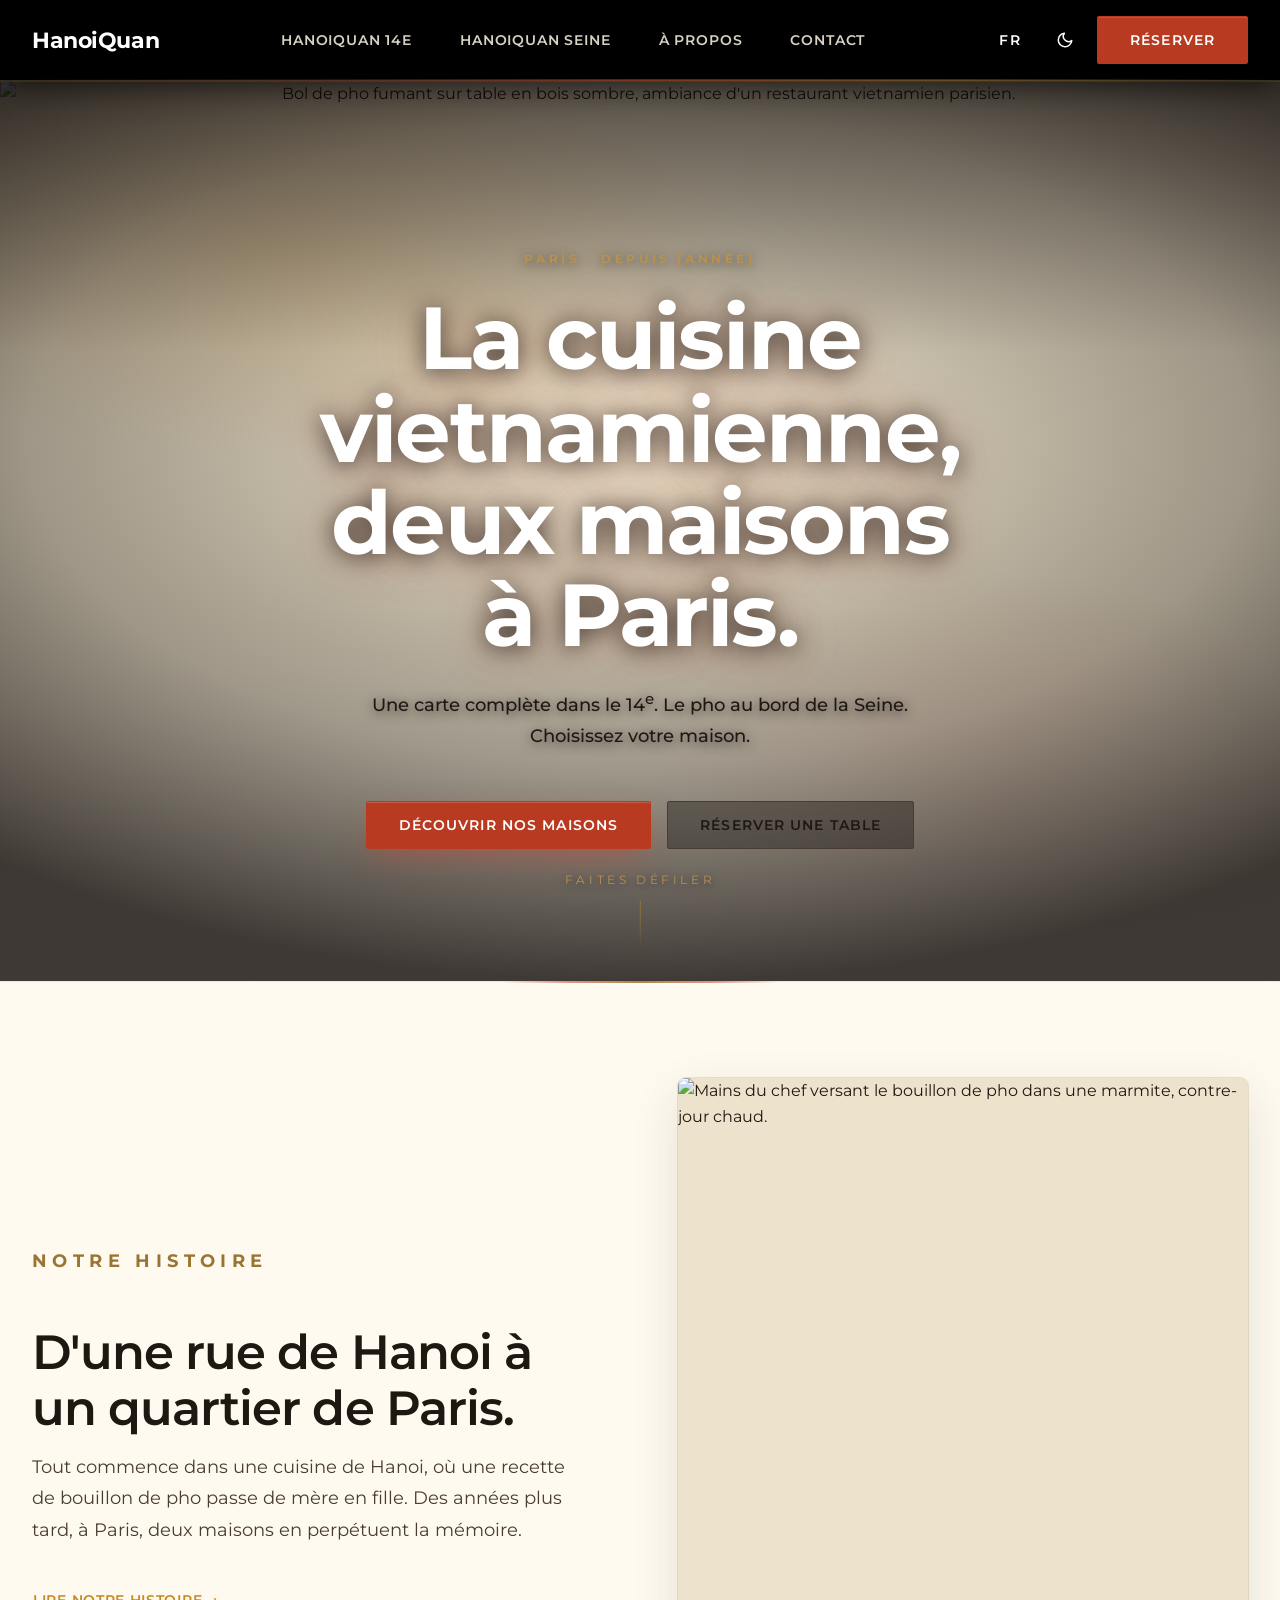
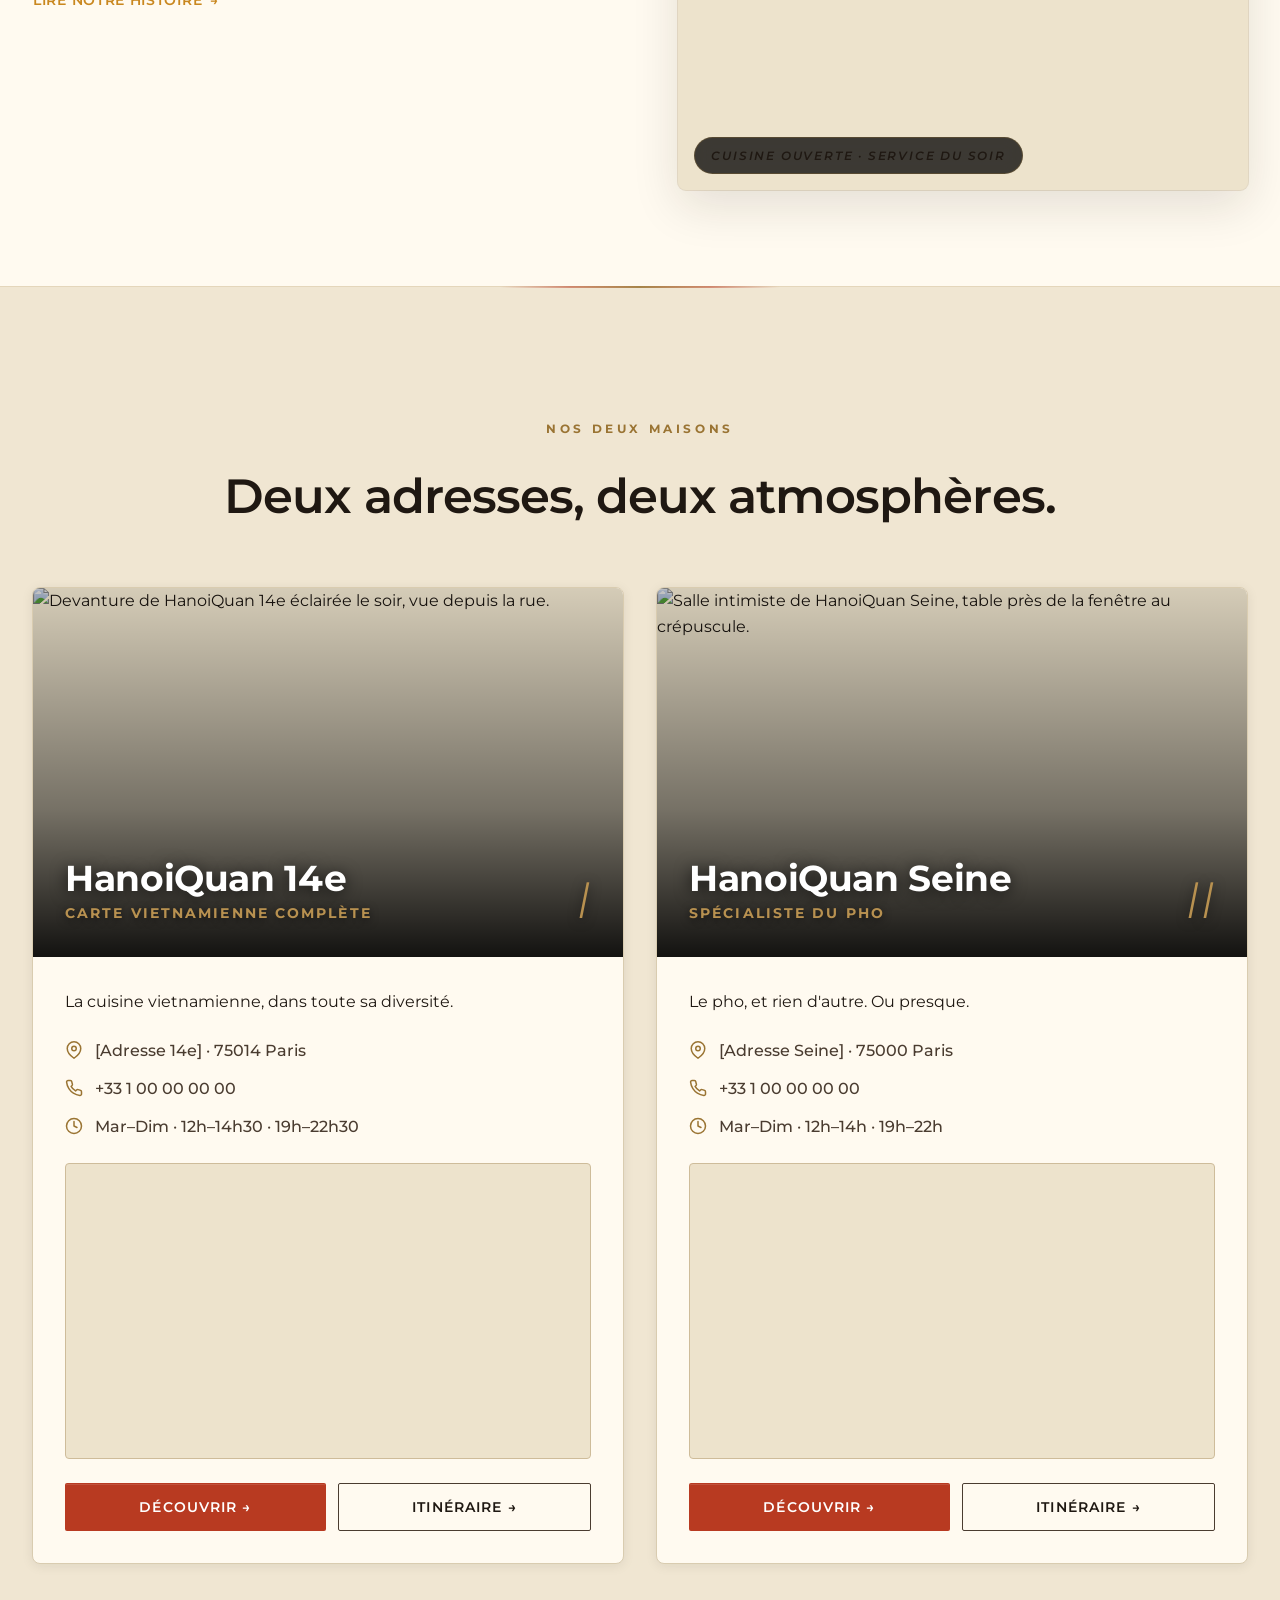
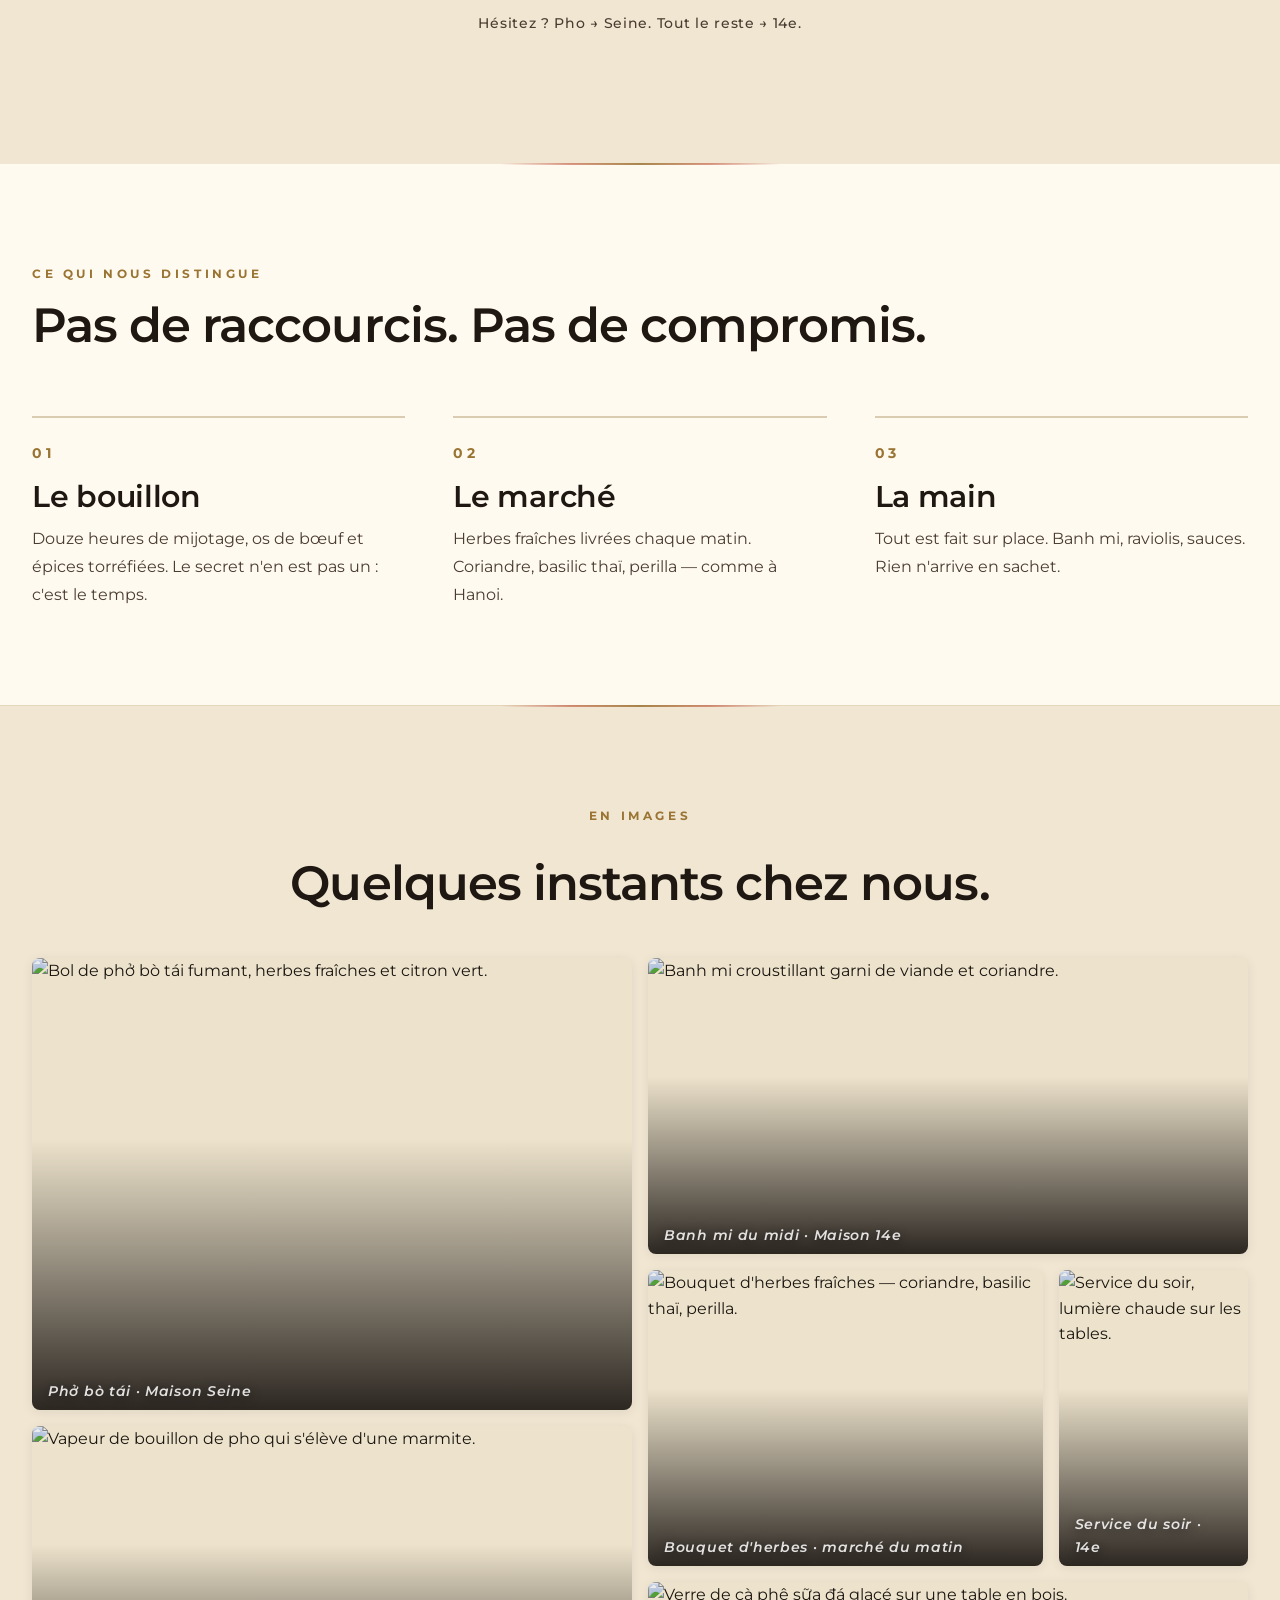
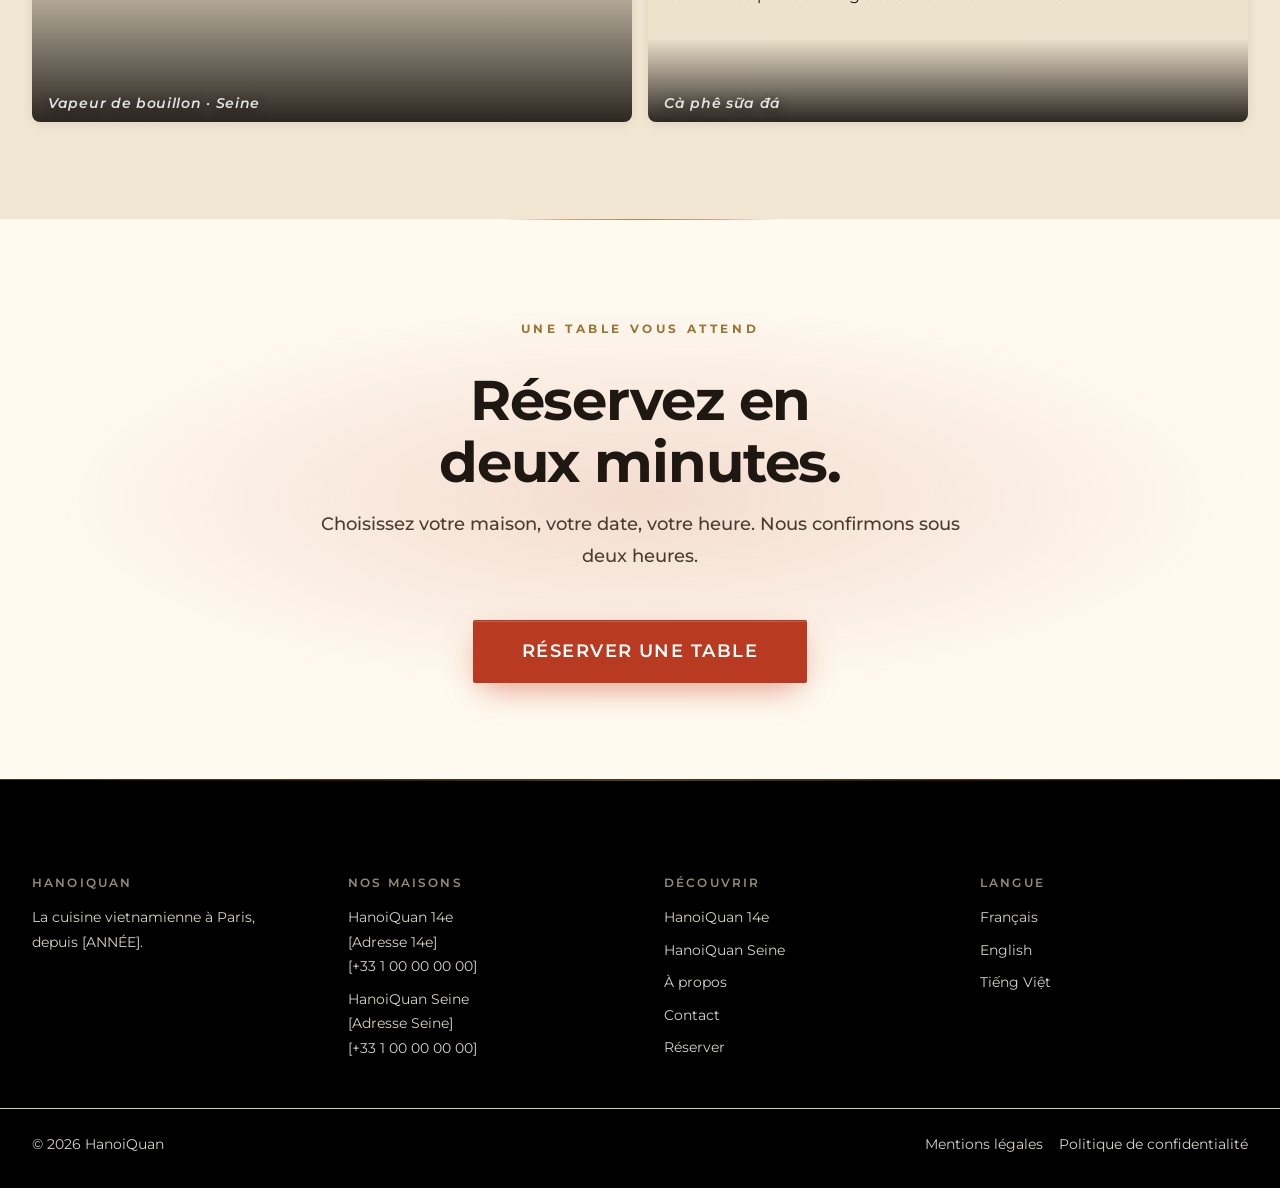
==== index.html @ 3be4f63a "Initial commit: HanoiQuan static site Multilingual (FR/EN/VI) static site for HanoiQuan — Vietnamese" ====
<!DOCTYPE html>
<html lang="fr" data-theme="dark">
<head>
  <meta charset="UTF-8">
  <meta name="viewport" content="width=device-width, initial-scale=1">
  <meta name="theme-color" content="#1A1310">
  <title>HanoiQuan · Restaurant vietnamien à Paris — 14e & Seine</title>
  <meta name="description" data-i18n-attr="content:meta.home.description" content="Deux maisons, une même cuisine vietnamienne. HanoiQuan 14e pour la carte complète, HanoiQuan Seine pour le pho. Réservez votre table à Paris.">

  <link rel="canonical" href="https://hanoiquan.fr/">
  <link rel="alternate" hreflang="fr" href="https://hanoiquan.fr/">
  <link rel="alternate" hreflang="en" href="https://hanoiquan.fr/en/">
  <link rel="alternate" hreflang="vi" href="https://hanoiquan.fr/vi/">
  <link rel="alternate" hreflang="x-default" href="https://hanoiquan.fr/">

  <meta property="og:type" content="website">
  <meta property="og:title" content="HanoiQuan — La cuisine vietnamienne à Paris">
  <meta property="og:description" content="Deux maisons, une même cuisine vietnamienne. Réservez votre table.">
  <meta property="og:url" content="https://hanoiquan.fr/">
  <meta property="og:locale" content="fr_FR">
  <meta property="og:locale:alternate" content="en_US">
  <meta property="og:locale:alternate" content="vi_VN">
  <meta property="og:site_name" content="HanoiQuan">
  <meta name="twitter:card" content="summary_large_image">

  <link rel="icon" type="image/svg+xml" href="/assets/images/favicon.svg">

  <link rel="preconnect" href="https://fonts.googleapis.com">
  <link rel="preconnect" href="https://fonts.gstatic.com" crossorigin>
  <link rel="stylesheet" href="https://fonts.googleapis.com/css2?family=Montserrat:ital,wght@0,300..900;1,300..900&display=swap">

  <link rel="stylesheet" href="/assets/css/base.css">
  <link rel="stylesheet" href="/assets/css/home.css">

  <script>
    /* Set theme + color-scheme + meta theme-color BEFORE first paint
       to avoid flash of incorrect theme. */
    (function () {
      try {
        var t = localStorage.getItem('hanoiquan-theme')
          || (window.matchMedia('(prefers-color-scheme: light)').matches ? 'light' : 'dark');
        var root = document.documentElement;
        root.setAttribute('data-theme', t);
        root.style.colorScheme = t;
        if (t === 'light') {
          var meta = document.querySelector('meta[name="theme-color"]');
          if (meta) meta.setAttribute('content', '#F7F1E3');
        }
      } catch (e) {
        document.documentElement.setAttribute('data-theme', 'dark');
      }
    })();
  </script>

  <script type="application/ld+json">
  {
    "@context": "https://schema.org",
    "@graph": [
      {
        "@type": "Organization",
        "@id": "https://hanoiquan.fr/#organization",
        "name": "HanoiQuan",
        "url": "https://hanoiquan.fr/",
        "description": "Cuisine vietnamienne à Paris — deux maisons.",
        "sameAs": []
      },
      {
        "@type": "WebSite",
        "@id": "https://hanoiquan.fr/#website",
        "url": "https://hanoiquan.fr/",
        "name": "HanoiQuan",
        "inLanguage": ["fr-FR", "en-US", "vi-VN"],
        "publisher": { "@id": "https://hanoiquan.fr/#organization" }
      },
      {
        "@type": "Restaurant",
        "@id": "https://hanoiquan.fr/14e/#restaurant",
        "name": "HanoiQuan 14e",
        "url": "https://hanoiquan.fr/14e/",
        "servesCuisine": "Vietnamese",
        "priceRange": "€€",
        "address": {
          "@type": "PostalAddress",
          "streetAddress": "[Adresse 14e]",
          "postalCode": "75014",
          "addressLocality": "Paris",
          "addressCountry": "FR"
        },
        "telephone": "+33-1-00-00-00-00",
        "openingHoursSpecification": [
          { "@type": "OpeningHoursSpecification", "dayOfWeek": ["Tuesday","Wednesday","Thursday","Friday","Saturday","Sunday"], "opens": "12:00", "closes": "14:30" },
          { "@type": "OpeningHoursSpecification", "dayOfWeek": ["Tuesday","Wednesday","Thursday","Friday","Saturday","Sunday"], "opens": "19:00", "closes": "22:30" }
        ],
        "acceptsReservations": true,
        "parentOrganization": { "@id": "https://hanoiquan.fr/#organization" }
      },
      {
        "@type": "Restaurant",
        "@id": "https://hanoiquan.fr/seine/#restaurant",
        "name": "HanoiQuan Seine",
        "url": "https://hanoiquan.fr/seine/",
        "servesCuisine": "Vietnamese",
        "priceRange": "€€",
        "address": {
          "@type": "PostalAddress",
          "streetAddress": "[Adresse Seine]",
          "postalCode": "75000",
          "addressLocality": "Paris",
          "addressCountry": "FR"
        },
        "telephone": "+33-1-00-00-00-00",
        "openingHoursSpecification": [
          { "@type": "OpeningHoursSpecification", "dayOfWeek": ["Tuesday","Wednesday","Thursday","Friday","Saturday","Sunday"], "opens": "12:00", "closes": "14:00" },
          { "@type": "OpeningHoursSpecification", "dayOfWeek": ["Tuesday","Wednesday","Thursday","Friday","Saturday","Sunday"], "opens": "19:00", "closes": "22:00" }
        ],
        "acceptsReservations": true,
        "parentOrganization": { "@id": "https://hanoiquan.fr/#organization" }
      }
    ]
  }
  </script>
</head>
<body data-page="home">
  <a class="skip-link" href="#main" data-i18n="common.skipLink">Aller au contenu principal</a>

  <header class="site-header">
    <div class="site-header__inner">
      <a href="/" class="logo" data-i18n-attr="aria-label:common.logoAria" aria-label="HanoiQuan — accueil">HanoiQuan</a>

      <button class="nav-toggle" data-i18n-attr="aria-label:common.nav.menuOpen" aria-label="Ouvrir le menu" aria-expanded="false" aria-controls="nav-main">☰</button>

      <nav class="nav-main" id="nav-main" data-i18n-attr="aria-label:common.nav.label" aria-label="Principal">
        <ul>
          <li><a href="/14e/" data-i18n="common.nav.branch14e">HanoiQuan 14e</a></li>
          <li><a href="/seine/" data-i18n="common.nav.branchSeine">HanoiQuan Seine</a></li>
          <li><a href="/about/" data-i18n="common.nav.about">À propos</a></li>
          <li><a href="/contact/" data-i18n="common.nav.contact">Contact</a></li>
        </ul>
      </nav>

      <div class="site-header__actions">
        <div class="lang-switcher">
          <button class="lang-switcher__toggle" data-i18n-attr="aria-label:common.lang.switch" aria-label="Changer de langue" aria-haspopup="true" aria-expanded="false">FR</button>
          <ul class="lang-switcher__menu" role="menu">
            <li><button data-lang="fr" role="menuitem" data-i18n="common.lang.fr">Français</button></li>
            <li><button data-lang="en" role="menuitem" data-i18n="common.lang.en">English</button></li>
            <li><button data-lang="vi" role="menuitem" data-i18n="common.lang.vi">Tiếng Việt</button></li>
          </ul>
        </div>
        <button class="theme-toggle" type="button" aria-label="Activer le thème clair" aria-pressed="false">
          <svg class="theme-toggle__icon theme-toggle__icon--sun" viewBox="0 0 24 24" width="18" height="18" fill="none" stroke="currentColor" stroke-width="2" stroke-linecap="round" stroke-linejoin="round" aria-hidden="true" focusable="false">
            <circle cx="12" cy="12" r="4"/>
            <path d="M12 2v2M12 20v2M4.93 4.93l1.41 1.41M17.66 17.66l1.41 1.41M2 12h2M20 12h2M4.93 19.07l1.41-1.41M17.66 6.34l1.41-1.41"/>
          </svg>
          <svg class="theme-toggle__icon theme-toggle__icon--moon" viewBox="0 0 24 24" width="18" height="18" fill="none" stroke="currentColor" stroke-width="2" stroke-linecap="round" stroke-linejoin="round" aria-hidden="true" focusable="false">
            <path d="M21 12.79A9 9 0 1 1 11.21 3 7 7 0 0 0 21 12.79z"/>
          </svg>
        </button>
        <a href="/reservation/" class="btn btn--primary" data-i18n="common.nav.reserve">Réserver</a>
      </div>
    </div>
  </header>

  <main id="main">

    <!-- 1 · Hero -->
    <section class="home-hero" data-reveal aria-labelledby="hero-title">
      <div class="home-hero__media">
        <img
          src="https://images.unsplash.com/photo-1582878826629-29b7ad1cdc43?auto=format&fit=crop&w=2400&q=85"
          onerror="this.onerror=null;this.src='https://picsum.photos/seed/hanoiquan-hero/2400/1400'"
          alt="Bol de pho fumant sur table en bois sombre, ambiance d'un restaurant vietnamien parisien."
          data-i18n-attr="alt:pages.home.hero.imageAlt"
          loading="eager"
          decoding="async"
          fetchpriority="high">
      </div>
      <div class="container home-hero__content">
        <p class="overline" data-i18n="pages.home.hero.eyebrow">Paris · depuis [ANNÉE]</p>
        <h1 id="hero-title" data-i18n="pages.home.hero.h1">La cuisine vietnamienne, deux maisons à Paris.</h1>
        <p class="lead home-hero__sub" data-i18n-html="pages.home.hero.subHtml">Une carte complète dans le 14<sup>e</sup>. Le pho au bord de la Seine. Choisissez votre maison.</p>
        <div class="home-hero__cta">
          <a href="#branches" class="btn btn--primary" data-i18n="pages.home.hero.ctaPrimary">Découvrir nos maisons</a>
          <a href="/reservation/" class="btn btn--ghost" data-i18n="pages.home.hero.ctaSecondary">Réserver une table</a>
        </div>
      </div>
      <a href="#story" class="home-hero__scroll" data-i18n-attr="aria-label:pages.home.hero.scrollHint" aria-label="Faites défiler">
        <span data-i18n="pages.home.hero.scrollHint">Faites défiler</span>
        <span class="home-hero__scroll-line" aria-hidden="true"></span>
      </a>
    </section>

    <!-- 2 · Brand story -->
    <section id="story" class="home-story" data-reveal aria-labelledby="story-title">
      <div class="container home-story__inner">
        <div class="home-story__text">
          <p class="overline" data-i18n="pages.home.story.overline">Notre histoire</p>
          <h2 id="story-title" data-i18n="pages.home.story.h2">D'une rue de Hanoi à un quartier de Paris.</h2>
          <p data-i18n="pages.home.story.body">Tout commence dans une cuisine de Hanoi, où une recette de bouillon de pho passe de mère en fille. Des années plus tard, à Paris, deux maisons en perpétuent la mémoire.</p>
          <a href="/about/" class="btn btn--text" data-i18n="pages.home.story.cta">Lire notre histoire</a>
        </div>
        <figure class="home-story__media">
          <img
            src="https://images.unsplash.com/photo-1525755662778-989d0524087e?auto=format&fit=crop&w=1400&q=85"
            onerror="this.onerror=null;this.src='https://picsum.photos/seed/hanoiquan-story/1400/1750'"
            alt="Mains du chef versant le bouillon de pho dans une marmite, contre-jour chaud."
            data-i18n-attr="alt:pages.home.story.imageAlt"
            loading="lazy"
            decoding="async">
          <figcaption data-i18n="pages.home.story.figcaption">Cuisine ouverte · service du soir</figcaption>
        </figure>
      </div>
    </section>

    <!-- 3 · Houses — branches + maps + addresses combined -->
    <section id="branches" class="home-houses" data-reveal aria-labelledby="houses-title">
      <div class="home-houses__head">
        <p class="overline" data-i18n="pages.home.branches.overline">Nos deux maisons</p>
        <h2 id="houses-title" data-i18n="pages.home.branches.h2">Deux adresses, deux atmosphères.</h2>
      </div>

      <div class="home-houses__grid">

        <article class="house-card" aria-labelledby="hc-14e-title">
          <div class="house-card__hero">
            <img
              src="https://images.unsplash.com/photo-1559339352-11d035aa65de?auto=format&fit=crop&w=1600&q=85"
              onerror="this.onerror=null;this.src='https://picsum.photos/seed/hanoiquan-14e/1600/1000'"
              alt="Devanture de HanoiQuan 14e éclairée le soir, vue depuis la rue."
              data-i18n-attr="alt:pages.home.branches.imageAlt14e"
              loading="lazy" decoding="async">
            <div class="house-card__hero-body">
              <div>
                <h3 id="hc-14e-title" class="house-card__title" data-i18n="pages.home.branches.card14eTitle">HanoiQuan 14e</h3>
                <p class="house-card__tagline" data-i18n="pages.home.locations.tagline14e">Carte vietnamienne complète</p>
              </div>
              <span class="house-card__num" aria-hidden="true">I</span>
            </div>
          </div>

          <div class="house-card__body">
            <p class="house-card__description" data-i18n="pages.home.branches.card14eTagline">La cuisine vietnamienne, dans toute sa diversité.</p>

            <div class="house-card__info">
              <div>
                <svg width="18" height="18" viewBox="0 0 24 24" fill="none" stroke="currentColor" stroke-width="2" stroke-linecap="round" stroke-linejoin="round" aria-hidden="true"><path d="M21 10c0 7-9 13-9 13s-9-6-9-13a9 9 0 0 1 18 0z"/><circle cx="12" cy="10" r="3"/></svg>
                <span>[Adresse 14e] · 75014 Paris</span>
              </div>
              <div>
                <svg width="18" height="18" viewBox="0 0 24 24" fill="none" stroke="currentColor" stroke-width="2" stroke-linecap="round" stroke-linejoin="round" aria-hidden="true"><path d="M22 16.92v3a2 2 0 0 1-2.18 2 19.79 19.79 0 0 1-8.63-3.07 19.5 19.5 0 0 1-6-6 19.79 19.79 0 0 1-3.07-8.67A2 2 0 0 1 4.11 2h3a2 2 0 0 1 2 1.72c.13.96.37 1.9.72 2.81a2 2 0 0 1-.45 2.11L8.09 9.91a16 16 0 0 0 6 6l1.27-1.27a2 2 0 0 1 2.11-.45c.91.35 1.85.59 2.81.72A2 2 0 0 1 22 16.92z"/></svg>
                <span>+33 1 00 00 00 00</span>
              </div>
              <div>
                <svg width="18" height="18" viewBox="0 0 24 24" fill="none" stroke="currentColor" stroke-width="2" stroke-linecap="round" stroke-linejoin="round" aria-hidden="true"><circle cx="12" cy="12" r="10"/><path d="M12 6v6l4 2"/></svg>
                <span data-i18n="pages.home.locations.hours">Mar–Dim · 12h–14h30 · 19h–22h30</span>
              </div>
            </div>

            <div class="house-card__map">
              <iframe
                src="https://www.google.com/maps?q=Restaurant+vietnamien+Paris+14&output=embed"
                title="Carte HanoiQuan 14e"
                loading="lazy"
                referrerpolicy="no-referrer-when-downgrade"
                allowfullscreen></iframe>
            </div>

            <div class="house-card__ctas">
              <a href="/14e/" class="btn btn--primary" data-i18n="pages.home.branches.discover">Découvrir →</a>
              <a href="https://www.google.com/maps/search/?api=1&query=Restaurant+vietnamien+Paris+14" target="_blank" rel="noopener" class="btn btn--ghost" data-i18n="pages.home.locations.directions">Itinéraire →</a>
            </div>
          </div>
        </article>

        <article class="house-card" aria-labelledby="hc-seine-title">
          <div class="house-card__hero">
            <img
              src="https://images.unsplash.com/photo-1576577445504-6af96477db52?auto=format&fit=crop&w=1600&q=85"
              onerror="this.onerror=null;this.src='https://picsum.photos/seed/hanoiquan-seine/1600/1000'"
              alt="Salle intimiste de HanoiQuan Seine, table près de la fenêtre au crépuscule."
              data-i18n-attr="alt:pages.home.branches.imageAltSeine"
              loading="lazy" decoding="async">
            <div class="house-card__hero-body">
              <div>
                <h3 id="hc-seine-title" class="house-card__title" data-i18n="pages.home.branches.cardSeineTitle">HanoiQuan Seine</h3>
                <p class="house-card__tagline" data-i18n="pages.home.locations.taglineSeine">Spécialiste du pho</p>
              </div>
              <span class="house-card__num" aria-hidden="true">II</span>
            </div>
          </div>

          <div class="house-card__body">
            <p class="house-card__description" data-i18n="pages.home.branches.cardSeineTagline">Le pho, et rien d'autre. Ou presque.</p>

            <div class="house-card__info">
              <div>
                <svg width="18" height="18" viewBox="0 0 24 24" fill="none" stroke="currentColor" stroke-width="2" stroke-linecap="round" stroke-linejoin="round" aria-hidden="true"><path d="M21 10c0 7-9 13-9 13s-9-6-9-13a9 9 0 0 1 18 0z"/><circle cx="12" cy="10" r="3"/></svg>
                <span>[Adresse Seine] · 75000 Paris</span>
              </div>
              <div>
                <svg width="18" height="18" viewBox="0 0 24 24" fill="none" stroke="currentColor" stroke-width="2" stroke-linecap="round" stroke-linejoin="round" aria-hidden="true"><path d="M22 16.92v3a2 2 0 0 1-2.18 2 19.79 19.79 0 0 1-8.63-3.07 19.5 19.5 0 0 1-6-6 19.79 19.79 0 0 1-3.07-8.67A2 2 0 0 1 4.11 2h3a2 2 0 0 1 2 1.72c.13.96.37 1.9.72 2.81a2 2 0 0 1-.45 2.11L8.09 9.91a16 16 0 0 0 6 6l1.27-1.27a2 2 0 0 1 2.11-.45c.91.35 1.85.59 2.81.72A2 2 0 0 1 22 16.92z"/></svg>
                <span>+33 1 00 00 00 00</span>
              </div>
              <div>
                <svg width="18" height="18" viewBox="0 0 24 24" fill="none" stroke="currentColor" stroke-width="2" stroke-linecap="round" stroke-linejoin="round" aria-hidden="true"><circle cx="12" cy="12" r="10"/><path d="M12 6v6l4 2"/></svg>
                <span data-i18n="pages.home.locations.hoursSeine">Mar–Dim · 12h–14h · 19h–22h</span>
              </div>
            </div>

            <div class="house-card__map">
              <iframe
                src="https://www.google.com/maps?q=Restaurant+pho+Paris+Seine&output=embed"
                title="Carte HanoiQuan Seine"
                loading="lazy"
                referrerpolicy="no-referrer-when-downgrade"
                allowfullscreen></iframe>
            </div>

            <div class="house-card__ctas">
              <a href="/seine/" class="btn btn--primary" data-i18n="pages.home.branches.discover">Découvrir →</a>
              <a href="https://www.google.com/maps/search/?api=1&query=Restaurant+pho+Paris+Seine" target="_blank" rel="noopener" class="btn btn--ghost" data-i18n="pages.home.locations.directions">Itinéraire →</a>
            </div>
          </div>
        </article>

      </div>

      <p class="home-houses__help" data-i18n="pages.home.branches.helpLine">Hésitez ? Pho → Seine. Tout le reste → 14e.</p>
    </section>

    <!-- 4 · Signature experience -->
    <section class="home-signature" data-reveal aria-labelledby="sig-title">
      <div class="container">
        <p class="overline" data-i18n="pages.home.signature.overline">Ce qui nous distingue</p>
        <h2 id="sig-title" data-i18n="pages.home.signature.h2">Pas de raccourcis. Pas de compromis.</h2>
        <div class="home-signature__cols">
          <article class="signature-col">
            <span class="signature-col__num" aria-hidden="true"></span>
            <h3 data-i18n="pages.home.signature.brothTitle">Le bouillon</h3>
            <p data-i18n="pages.home.signature.brothBody">Douze heures de mijotage, os de bœuf et épices torréfiées. Le secret n'en est pas un&nbsp;: c'est le temps.</p>
          </article>
          <article class="signature-col">
            <span class="signature-col__num" aria-hidden="true"></span>
            <h3 data-i18n="pages.home.signature.marketTitle">Le marché</h3>
            <p data-i18n="pages.home.signature.marketBody">Herbes fraîches livrées chaque matin. Coriandre, basilic thaï, perilla — comme à Hanoi.</p>
          </article>
          <article class="signature-col">
            <span class="signature-col__num" aria-hidden="true"></span>
            <h3 data-i18n="pages.home.signature.handTitle">La main</h3>
            <p data-i18n="pages.home.signature.handBody">Tout est fait sur place. Banh mi, raviolis, sauces. Rien n'arrive en sachet.</p>
          </article>
        </div>
      </div>
    </section>

    <!-- 5 · Bento gallery -->
    <section class="home-gallery" data-reveal aria-labelledby="gal-title">
      <div class="container home-gallery__head">
        <p class="overline" data-i18n="pages.home.gallery.overline">En images</p>
        <h2 id="gal-title" data-i18n="pages.home.gallery.h2">Quelques instants chez nous.</h2>
      </div>
      <div class="home-bento" role="list">
        <figure class="bento-item" role="listitem">
          <img
            src="https://images.unsplash.com/photo-1583224964978-2c2bb83f1ec3?auto=format&fit=crop&w=1600&q=85"
            onerror="this.onerror=null;this.src='https://picsum.photos/seed/hanoi-pho-tai/1600/1600'"
            alt="Bol de phở bò tái fumant, herbes fraîches et citron vert."
            loading="lazy" decoding="async">
          <figcaption data-i18n="pages.home.gallery.cap1">Phở bò tái · Maison Seine</figcaption>
        </figure>
        <figure class="bento-item" role="listitem">
          <img
            src="https://images.unsplash.com/photo-1558030006-450675393462?auto=format&fit=crop&w=1400&q=85"
            onerror="this.onerror=null;this.src='https://picsum.photos/seed/hanoi-banh-mi/1400/1000'"
            alt="Banh mi croustillant garni de viande et coriandre."
            loading="lazy" decoding="async">
          <figcaption data-i18n="pages.home.gallery.cap2">Banh mi du midi · Maison 14e</figcaption>
        </figure>
        <figure class="bento-item" role="listitem">
          <img
            src="https://images.unsplash.com/photo-1515872474884-c6dca87a4b4d?auto=format&fit=crop&w=1200&q=85"
            onerror="this.onerror=null;this.src='https://picsum.photos/seed/hanoi-herbs/1000/1400'"
            alt="Bouquet d'herbes fraîches — coriandre, basilic thaï, perilla."
            loading="lazy" decoding="async">
          <figcaption data-i18n="pages.home.gallery.cap3">Bouquet d'herbes · marché du matin</figcaption>
        </figure>
        <figure class="bento-item" role="listitem">
          <img
            src="https://images.unsplash.com/photo-1414235077428-338989a2e8c0?auto=format&fit=crop&w=900&q=85"
            onerror="this.onerror=null;this.src='https://picsum.photos/seed/hanoi-service/600/1200'"
            alt="Service du soir, lumière chaude sur les tables."
            loading="lazy" decoding="async">
          <figcaption data-i18n="pages.home.gallery.cap4">Service du soir · 14e</figcaption>
        </figure>
        <figure class="bento-item" role="listitem">
          <img
            src="https://images.unsplash.com/photo-1569718212165-3a8278d5f624?auto=format&fit=crop&w=1400&q=85"
            onerror="this.onerror=null;this.src='https://picsum.photos/seed/hanoi-broth/1400/1000'"
            alt="Vapeur de bouillon de pho qui s'élève d'une marmite."
            loading="lazy" decoding="async">
          <figcaption data-i18n="pages.home.gallery.cap5">Vapeur de bouillon · Seine</figcaption>
        </figure>
        <figure class="bento-item" role="listitem">
          <img
            src="https://images.unsplash.com/photo-1497636577773-f1231844b336?auto=format&fit=crop&w=1600&q=85"
            onerror="this.onerror=null;this.src='https://picsum.photos/seed/hanoi-coffee/1600/600'"
            alt="Verre de cà phê sữa đá glacé sur une table en bois."
            loading="lazy" decoding="async">
          <figcaption data-i18n="pages.home.gallery.cap6">Cà phê sữa đá</figcaption>
        </figure>
      </div>
    </section>


    <!-- 6 · Reservation CTA -->
    <section class="home-cta" data-reveal aria-labelledby="cta-title">
      <div class="container container--narrow">
        <p class="overline" data-i18n="pages.home.cta.overline">Une table vous attend</p>
        <h2 id="cta-title" data-i18n="pages.home.cta.h2">Réservez en deux minutes.</h2>
        <p class="lead" data-i18n="pages.home.cta.sub">Choisissez votre maison, votre date, votre heure. Nous confirmons sous deux heures.</p>
        <a href="/reservation/" class="btn btn--primary" data-i18n="pages.home.cta.button">Réserver une table</a>
      </div>
    </section>

  </main>

  <footer class="site-footer">
    <div class="site-footer__inner">
      <div class="footer-col">
        <h3 data-i18n="common.footer.brandTitle">HanoiQuan</h3>
        <p data-i18n="common.footer.brandTagline">La cuisine vietnamienne à Paris, depuis [ANNÉE].</p>
      </div>
      <div class="footer-col">
        <h3 data-i18n="common.footer.houses">Nos maisons</h3>
        <ul>
          <li>HanoiQuan 14e<br>[Adresse 14e]<br>[+33 1 00 00 00 00]</li>
          <li>HanoiQuan Seine<br>[Adresse Seine]<br>[+33 1 00 00 00 00]</li>
        </ul>
      </div>
      <div class="footer-col">
        <h3 data-i18n="common.footer.discover">Découvrir</h3>
        <ul>
          <li><a href="/14e/" data-i18n="common.nav.branch14e">HanoiQuan 14e</a></li>
          <li><a href="/seine/" data-i18n="common.nav.branchSeine">HanoiQuan Seine</a></li>
          <li><a href="/about/" data-i18n="common.nav.about">À propos</a></li>
          <li><a href="/contact/" data-i18n="common.nav.contact">Contact</a></li>
          <li><a href="/reservation/" data-i18n="common.nav.reserve">Réserver</a></li>
        </ul>
      </div>
      <div class="footer-col">
        <h3 data-i18n="common.footer.language">Langue</h3>
        <ul>
          <li><a href="/" hreflang="fr" data-i18n="common.lang.fr">Français</a></li>
          <li><a href="/en/" hreflang="en" data-i18n="common.lang.en">English</a></li>
          <li><a href="/vi/" hreflang="vi" data-i18n="common.lang.vi">Tiếng Việt</a></li>
        </ul>
      </div>
    </div>
    <div class="site-footer__bottom">
      <p data-i18n="common.footer.copyright">© 2026 HanoiQuan</p>
      <ul>
        <li><a href="/mentions-legales/" data-i18n="common.footer.legal">Mentions légales</a></li>
        <li><a href="/politique-confidentialite/" data-i18n="common.footer.privacy">Politique de confidentialité</a></li>
      </ul>
    </div>
  </footer>

  <script type="module" src="/assets/js/main.js"></script>
</body>
</html>
---- assets/css/base.css ----
/* ============================================================
   HanoiQuan — Base
   Design tokens · reset · typography · layout · components
   shared across every page.
   ============================================================
   Layer order:
     1. Tokens          (CSS variables, dark default + light)
     2. Reset
     3. Typography
     4. Layout          (container, section)
     5. Utilities
     6. Motion          (reveal, fade, slide)
     7. Header          (sticky, nav, lang, theme, mobile)
     8. Buttons
     9. Cards
    10. Forms
    11. Media           (figure, picture, aspect)
    12. Footer
    13. Reduced motion
   ============================================================ */


/* ============================================================
   1. Tokens — Dark (default)
   Ấm, tương phản cao, không pure black.
   ============================================================ */
:root {
  color-scheme: dark;

  /* Surfaces — header/footer pure đen, content gradient xám→đen */
  --bg-deep:       #000000;     /* header + footer — pure black */
  --bg-base:       #1A1410;     /* content base — warm dark gray */
  --bg-section-a:  #221813;     /* lighter section variant (warm gray) */
  --bg-section-b:  #14100C;     /* darker section variant (near black) */
  --bg-elevated:   #2C201A;     /* card, panel */
  --bg-overlay:    #382820;     /* hover, dropdown */
  --bg-inset:      #0A0705;     /* input, code, deep accents */
  --bg-tint-warm:  rgba(232, 163, 61, 0.06);
  --bg-tint-gold:  rgba(201, 166, 107, 0.05);

  /* Ink — contrast cao hơn cho dễ đọc */
  --ink-primary:   #FBF6EA;     /* ≥ 16:1 vs bg-base */
  --ink-secondary: #DDC9AC;
  --ink-muted:     #998264;
  --ink-on-accent: #FFFFFF;

  /* Accents — gold thêm cho luxury */
  --accent-vermillion:    #C8442B;
  --accent-vermillion-h:  #DC5B40;
  --accent-saffron:       #E8A33D;
  --accent-saffron-soft:  #F0BC6E;
  --accent-gold:          #C9A66B;     /* luxury accent */
  --accent-gold-soft:     #DEC08D;
  --accent-jade:          #5B8C7B;
  --accent-rice:          #EFE3C8;

  /* Borders */
  --border-subtle: #3A2D24;
  --border-strong: #5A4636;
  --border-accent: var(--accent-vermillion);

  /* Shadow & glow */
  --shadow-warm:   0 8px 24px rgba(200, 68, 43, 0.18);
  --shadow-soft:   0 2px 12px rgba(0, 0, 0, 0.35);
  --shadow-deep:   0 16px 48px rgba(0, 0, 0, 0.5);

  /* Typography stacks — unified on Montserrat */
  --font-display: "Montserrat", system-ui, -apple-system, "Segoe UI", sans-serif;
  --font-body:    "Montserrat", system-ui, -apple-system, "Segoe UI", sans-serif;
  --font-accent:  "Montserrat", system-ui, -apple-system, "Segoe UI", sans-serif;
  --font-mono:    "Montserrat", system-ui, -apple-system, "Segoe UI", sans-serif;

  /* Type scale (modular 1.25, fluid) */
  --fs-display:  clamp(3rem, 7vw, 6rem);
  --fs-h1:       clamp(2.5rem, 5vw, 4rem);
  --fs-h2:       clamp(2rem, 4vw, 3rem);
  --fs-h3:       clamp(1.5rem, 3vw, 2rem);
  --fs-h4:       1.5rem;
  --fs-body-lg:  1.125rem;
  --fs-body:     1rem;
  --fs-caption:  0.875rem;
  --fs-overline: 0.75rem;

  /* Line heights */
  --lh-tight:   1.1;
  --lh-snug:    1.25;
  --lh-base:    1.6;
  --lh-relaxed: 1.75;

  /* Spacing scale */
  --space-2xs: 0.25rem;
  --space-xs:  0.5rem;
  --space-sm:  0.75rem;
  --space-md:  1rem;
  --space-lg:  1.5rem;
  --space-xl:  2rem;
  --space-2xl: 3rem;
  --space-3xl: 4rem;
  --space-4xl: 6rem;
  --space-5xl: 8rem;

  /* Layout */
  --container-max:    1280px;
  --container-narrow: 720px;
  --container-wide:   1440px;
  --gutter:           clamp(1rem, 4vw, 2rem);

  /* Radius — vuông vắn, không quá tròn */
  --radius-xs:   2px;
  --radius-sm:   4px;
  --radius-md:   8px;
  --radius-lg:   16px;
  --radius-pill: 999px;

  /* Motion */
  --motion-instant: 100ms;
  --motion-fast:    200ms;
  --motion-base:    300ms;
  --motion-medium:  500ms;
  --motion-slow:    800ms;
  --motion-cinema: 1200ms;

  --ease-standard:    cubic-bezier(0.4, 0, 0.2, 1);
  --ease-emphasized:  cubic-bezier(0.65, 0, 0.35, 1);
  --ease-expo-out:    cubic-bezier(0.16, 1, 0.3, 1);
  --ease-decelerate:  cubic-bezier(0, 0, 0.2, 1);
  --ease-accelerate:  cubic-bezier(0.4, 0, 1, 1);

  /* Z-index scale */
  --z-base:    1;
  --z-sticky:  100;
  --z-header:  200;
  --z-drawer:  300;
  --z-modal:   400;
  --z-toast:   500;
}

/* ---------- Light mode override ---------- */
[data-theme="light"] {
  color-scheme: light;

  --bg-deep:       #000000;     /* header/footer luôn đen tuyền */
  --bg-base:       #F7F1E3;
  --bg-section-a:  #FFFAF0;
  --bg-section-b:  #F0E6D2;
  --bg-elevated:   #FFFAF0;
  --bg-overlay:    #F0E6D2;
  --bg-inset:      #EDE3CC;
  --bg-tint-warm:  rgba(184, 58, 33, 0.05);
  --bg-tint-gold:  rgba(154, 116, 51, 0.05);

  --ink-primary:   #1F1812;
  --ink-secondary: #4A3C30;
  --ink-muted:     #7A6A55;
  --ink-on-accent: #FFFFFF;
  /* Header/footer is dark in light mode → invert ink for those surfaces */
  --ink-on-deep-primary:   #FBF6EA;
  --ink-on-deep-secondary: #DDC9AC;
  --ink-on-deep-muted:     #998264;

  --accent-vermillion:    #B83A21;
  --accent-vermillion-h:  #C8442B;
  --accent-saffron:       #C9871F;
  --accent-saffron-soft:  #E0A04A;
  --accent-gold:          #9A7433;
  --accent-gold-soft:     #B89150;
  --accent-jade:          #3F6D5C;

  --border-subtle: #D9CCB0;
  --border-strong: #A89579;

  --shadow-warm:   0 8px 24px rgba(184, 58, 33, 0.15);
  --shadow-soft:   0 2px 12px rgba(31, 24, 18, 0.08);
  --shadow-deep:   0 16px 48px rgba(31, 24, 18, 0.12);
}


/* ============================================================
   2. Reset
   ============================================================ */
*, *::before, *::after { box-sizing: border-box; }
* { margin: 0; }

html {
  scroll-behavior: smooth;
  -webkit-text-size-adjust: 100%;
  text-size-adjust: 100%;
  scroll-padding-top: 80px;
}

body {
  min-height: 100vh;
  line-height: var(--lh-base);
  font-family: var(--font-body);
  font-size: var(--fs-body);
  font-weight: 400;
  color: var(--ink-primary);
  background:
    radial-gradient(ellipse 80% 50% at 50% 0%, color-mix(in srgb, var(--accent-gold) 5%, transparent) 0%, transparent 60%),
    linear-gradient(180deg, #2A1F18 0%, var(--bg-base) 35%, var(--bg-section-b) 100%);
  background-attachment: fixed;
  -webkit-font-smoothing: antialiased;
  -moz-osx-font-smoothing: grayscale;
  text-rendering: optimizeLegibility;
  font-synthesis: none;
  transition: background var(--motion-base) var(--ease-standard),
              color      var(--motion-base) var(--ease-standard);
}

img, picture, video, canvas, svg {
  display: block;
  max-width: 100%;
  height: auto;
}

input, button, textarea, select { font: inherit; color: inherit; }
button { background: none; border: none; cursor: pointer; padding: 0; color: inherit; }
a { color: inherit; text-decoration: none; }
ul, ol { list-style: none; padding: 0; }

h1, h2, h3, h4, h5, h6 {
  font-family: var(--font-display);
  font-weight: 600;
  line-height: var(--lh-tight);
  letter-spacing: -0.01em;
  color: var(--ink-primary);
}

p { line-height: var(--lh-base); }

::selection {
  background: var(--accent-vermillion);
  color: var(--ink-on-accent);
}


/* ============================================================
   3. Typography helpers
   ============================================================ */
.overline {
  display: inline-block;
  font-family: var(--font-body);
  font-size: var(--fs-overline);
  text-transform: uppercase;
  letter-spacing: 0.18em;
  color: var(--ink-muted);
  font-weight: 600;
  margin-bottom: var(--space-md);
}

.eyebrow {
  font-family: var(--font-mono);
  font-size: var(--fs-overline);
  letter-spacing: 0.15em;
  color: var(--accent-saffron);
  text-transform: uppercase;
}

.lead {
  font-size: var(--fs-body-lg);
  color: var(--ink-secondary);
  line-height: var(--lh-relaxed);
  max-width: 60ch;
}

.display {
  font-family: var(--font-display);
  font-size: var(--fs-display);
  font-weight: 300;
  font-style: italic;
  line-height: var(--lh-tight);
}

.handwritten {
  font-family: var(--font-accent);
  font-weight: 400;
}

.mono {
  font-family: var(--font-mono);
  letter-spacing: 0;
}

blockquote {
  font-family: var(--font-display);
  font-style: italic;
  font-size: var(--fs-h3);
  color: var(--accent-saffron);
  border-left: 2px solid var(--accent-vermillion);
  padding-left: var(--space-lg);
  margin-block: var(--space-xl);
  max-width: 30ch;
}


/* ============================================================
   4. Layout
   ============================================================ */
.container {
  width: 100%;
  max-width: var(--container-max);
  margin-inline: auto;
  padding-inline: var(--gutter);
}
.container--narrow { max-width: var(--container-narrow); }
.container--wide   { max-width: var(--container-wide); }

section { padding-block: var(--space-4xl); }
section.section--tight { padding-block: var(--space-2xl); }
section.section--loose { padding-block: var(--space-5xl); }

/* Block separator on home — clear gold/vermillion divider line between sections */
[data-page="home"] main > section + section {
  position: relative;
  border-top: 1px solid color-mix(in srgb, var(--accent-gold) 14%, transparent);
}
[data-page="home"] main > section + section::before {
  content: '';
  position: absolute;
  top: -1px;
  left: 50%;
  transform: translateX(-50%);
  width: clamp(140px, 22vw, 280px);
  height: 2px;
  background: linear-gradient(
    90deg,
    transparent 0%,
    color-mix(in srgb, var(--accent-vermillion) 60%, transparent) 25%,
    var(--accent-gold) 50%,
    color-mix(in srgb, var(--accent-vermillion) 60%, transparent) 75%,
    transparent 100%
  );
  opacity: 0.85;
  pointer-events: none;
}


/* ============================================================
   5. Utilities
   ============================================================ */
.u-sr-only {
  position: absolute;
  width: 1px; height: 1px;
  padding: 0; margin: -1px;
  overflow: hidden;
  clip: rect(0, 0, 0, 0);
  white-space: nowrap;
  border: 0;
}

.u-text-center { text-align: center; }
.u-text-balance { text-wrap: balance; }
.u-text-pretty  { text-wrap: pretty; }

.u-flow > * + * { margin-top: var(--space-md); }
.u-flow-lg > * + * { margin-top: var(--space-lg); }

.u-stack {
  display: flex;
  flex-direction: column;
  gap: var(--space-md);
}
.u-row {
  display: flex;
  gap: var(--space-md);
  flex-wrap: wrap;
  align-items: center;
}

/* Responsive show/hide */
@media (max-width: 767px) {
  .u-hide-mobile { display: none !important; }
}
@media (min-width: 768px) {
  .u-show-mobile-only { display: none !important; }
}
@media (max-width: 1023px) {
  .u-hide-tablet-down { display: none !important; }
}
@media (min-width: 1024px) {
  .u-hide-desktop { display: none !important; }
}

/* Skip link */
.skip-link {
  position: absolute;
  top: -100px; left: var(--space-md);
  padding: var(--space-sm) var(--space-md);
  background: var(--accent-vermillion);
  color: var(--ink-on-accent);
  border-radius: var(--radius-xs);
  font-weight: 600;
  font-size: var(--fs-caption);
  z-index: 1000;
  transition: top var(--motion-fast) var(--ease-standard);
}
.skip-link:focus {
  top: var(--space-md);
  outline: 2px solid var(--accent-saffron);
  outline-offset: 3px;
}

/* Focus */
:focus-visible {
  outline: 2px solid var(--accent-saffron);
  outline-offset: 3px;
  border-radius: var(--radius-xs);
}
:focus:not(:focus-visible) { outline: none; }


/* ============================================================
   6. Motion primitives
   ============================================================ */

/* Reveal — JS adds .is-revealed when in view */
[data-reveal] {
  opacity: 0;
  transform: translateY(48px) scale(0.98);
  filter: blur(6px);
  transition: opacity var(--motion-cinema) var(--ease-expo-out),
              transform var(--motion-cinema) var(--ease-expo-out),
              filter var(--motion-slow) var(--ease-expo-out);
  will-change: opacity, transform, filter;
}
[data-reveal].is-revealed {
  opacity: 1;
  transform: none;
  filter: blur(0);
}

/* Stagger children */
[data-reveal-stagger] > * {
  opacity: 0;
  transform: translateY(16px);
  transition: opacity var(--motion-medium) var(--ease-expo-out),
              transform var(--motion-medium) var(--ease-expo-out);
}
[data-reveal-stagger].is-revealed > * {
  opacity: 1;
  transform: none;
}
[data-reveal-stagger].is-revealed > *:nth-child(1) { transition-delay: 0ms; }
[data-reveal-stagger].is-revealed > *:nth-child(2) { transition-delay: 80ms; }
[data-reveal-stagger].is-revealed > *:nth-child(3) { transition-delay: 160ms; }
[data-reveal-stagger].is-revealed > *:nth-child(4) { transition-delay: 240ms; }
[data-reveal-stagger].is-revealed > *:nth-child(5) { transition-delay: 320ms; }
[data-reveal-stagger].is-revealed > *:nth-child(6) { transition-delay: 400ms; }

/* Standalone fade / slide variants */
.fade-in {
  animation: fadeIn var(--motion-medium) var(--ease-decelerate) both;
}
.slide-up {
  animation: slideUp var(--motion-medium) var(--ease-expo-out) both;
}

@keyframes fadeIn {
  from { opacity: 0; }
  to   { opacity: 1; }
}
@keyframes slideUp {
  from { opacity: 0; transform: translateY(24px); }
  to   { opacity: 1; transform: none; }
}


/* ============================================================
   7. Header
   ============================================================ */
.site-header {
  position: sticky;
  top: 0;
  z-index: var(--z-header);
  background: #000000;
  color: #FFFFFF;
  border-bottom: 1px solid color-mix(in srgb, var(--accent-gold) 22%, #1a1a1a);
  box-shadow: 0 1px 0 0 color-mix(in srgb, var(--accent-gold) 18%, transparent),
              0 12px 32px -10px rgba(0, 0, 0, 0.7);
  transition: border-color var(--motion-base) var(--ease-standard),
              box-shadow var(--motion-base) var(--ease-standard),
              padding var(--motion-base) var(--ease-standard);
}
/* Force white-ink palette inside header regardless of theme */
.site-header {
  --ink-primary:   #FFFFFF;
  --ink-secondary: #D8D2C4;
  --ink-muted:     #948A7A;
}
.site-header .logo,
.site-header .nav-main a,
.site-header .lang-switcher__toggle,
.site-header .theme-toggle,
.site-header .nav-toggle { color: #FFFFFF; }
.site-header .nav-main a { color: #D8D2C4; }
.site-header .nav-main a:hover,
.site-header .nav-main a[aria-current="page"] { color: #FFFFFF; }
/* Accent gradient hairline always visible at the bottom — strongest signal of separation */
.site-header::after {
  content: '';
  position: absolute;
  left: 0; right: 0; bottom: -1px;
  height: 2px;
  background: linear-gradient(
    90deg,
    transparent 0%,
    color-mix(in srgb, var(--accent-vermillion) 40%, transparent) 25%,
    var(--accent-vermillion) 50%,
    color-mix(in srgb, var(--accent-saffron) 60%, transparent) 75%,
    transparent 100%
  );
  opacity: 0.55;
  pointer-events: none;
  transition: opacity var(--motion-base) var(--ease-standard);
}
.site-header.is-scrolled {
  background: #000000;
  border-bottom-color: color-mix(in srgb, var(--accent-gold) 35%, #1a1a1a);
  box-shadow: 0 1px 0 0 color-mix(in srgb, var(--accent-gold) 28%, transparent),
              0 18px 44px -14px rgba(0, 0, 0, 0.85),
              0 4px 12px -4px rgba(200, 68, 43, 0.22);
}
.site-header.is-scrolled::after { opacity: 1; }

.site-header__inner {
  display: flex;
  align-items: center;
  justify-content: space-between;
  gap: var(--space-md);
  padding: var(--space-md) var(--gutter);
  max-width: var(--container-wide);
  margin-inline: auto;
  transition: padding var(--motion-base) var(--ease-standard);
}
.site-header.is-scrolled .site-header__inner {
  padding-block: var(--space-sm);
}

.logo {
  font-family: var(--font-display);
  font-size: 1.35rem;
  font-weight: 700;
  letter-spacing: -0.02em;
  color: var(--ink-primary);
  white-space: nowrap;
  transition: color var(--motion-fast) var(--ease-standard);
}
.logo:hover { color: var(--accent-vermillion); }

/* Main nav */
.nav-main ul {
  display: flex;
  gap: var(--space-md);
}
.nav-main a {
  position: relative;
  display: inline-block;
  font-size: var(--fs-caption);
  font-weight: 600;
  letter-spacing: 0.06em;
  text-transform: uppercase;
  color: var(--ink-secondary);
  padding: var(--space-xs) var(--space-md);
  border-radius: var(--radius-pill);
  transition: color var(--motion-fast) var(--ease-standard),
              background var(--motion-fast) var(--ease-standard);
}
/* Animated underline that slides in from the left on hover */
.nav-main a::before {
  content: '';
  position: absolute;
  left: var(--space-md);
  right: var(--space-md);
  bottom: 2px;
  height: 2px;
  background: var(--accent-vermillion);
  transform: scaleX(0);
  transform-origin: left center;
  transition: transform var(--motion-base) var(--ease-emphasized);
  border-radius: 2px;
}
.nav-main a:hover {
  color: var(--ink-primary);
  background: color-mix(in srgb, var(--accent-vermillion) 8%, transparent);
}
.nav-main a:hover::before { transform: scaleX(1); }

.nav-main a[aria-current="page"] {
  color: var(--ink-primary);
  background: color-mix(in srgb, var(--accent-vermillion) 12%, transparent);
}
.nav-main a[aria-current="page"]::before {
  transform: scaleX(1);
  background: linear-gradient(90deg, var(--accent-vermillion), var(--accent-saffron));
  height: 2px;
}

.site-header__actions {
  display: flex;
  align-items: center;
  gap: var(--space-sm);
}

/* Language switcher */
.lang-switcher { position: relative; }
.lang-switcher__toggle {
  padding: var(--space-xs) var(--space-sm);
  font-size: var(--fs-caption);
  font-weight: 600;
  text-transform: uppercase;
  letter-spacing: 0.1em;
  color: var(--ink-secondary);
  border-radius: var(--radius-xs);
  transition: color var(--motion-fast), background var(--motion-fast);
}
.lang-switcher__toggle:hover {
  color: var(--ink-primary);
  background: var(--bg-overlay);
}
.lang-switcher__menu {
  position: absolute;
  top: calc(100% + var(--space-xs));
  right: 0;
  min-width: 160px;
  background: var(--bg-elevated);
  border: 1px solid var(--border-subtle);
  border-radius: var(--radius-sm);
  padding: var(--space-xs);
  display: none;
  list-style: none;
  box-shadow: var(--shadow-soft);
}
.lang-switcher.is-open .lang-switcher__menu { display: block; }
.lang-switcher__menu button {
  display: block;
  width: 100%;
  padding: var(--space-sm);
  text-align: left;
  font-size: var(--fs-caption);
  border-radius: var(--radius-xs);
  color: var(--ink-secondary);
  transition: background var(--motion-fast), color var(--motion-fast);
}
.lang-switcher__menu button:hover {
  background: var(--bg-overlay);
  color: var(--ink-primary);
}

/* Theme toggle
 * Contains two SVG icons; CSS reveals the one matching the
 * NEXT theme (sun in dark mode → click to go light, etc). */
.theme-toggle {
  position: relative;
  width: 40px; height: 40px;
  border-radius: var(--radius-pill);
  display: inline-flex;
  align-items: center; justify-content: center;
  color: var(--ink-secondary);
  transition: background var(--motion-fast) var(--ease-standard),
              color      var(--motion-fast) var(--ease-standard);
}
.theme-toggle:hover {
  background: var(--bg-overlay);
  color: var(--ink-primary);
}
.theme-toggle__icon {
  display: none;
  transition: transform var(--motion-base) var(--ease-emphasized);
}
.theme-toggle:hover .theme-toggle__icon {
  transform: rotate(15deg);
}
[data-theme="dark"]  .theme-toggle__icon--sun  { display: block; }
[data-theme="light"] .theme-toggle__icon--moon { display: block; }

/* Mobile nav toggle */
.nav-toggle {
  display: none;
  width: 40px; height: 40px;
  align-items: center; justify-content: center;
  color: var(--ink-primary);
  font-size: 1.25rem;
}

@media (max-width: 767px) {
  .nav-toggle { display: inline-flex; }
  .nav-main {
    position: fixed;
    inset: 0;
    background: var(--bg-base);
    padding: var(--space-5xl) var(--gutter) var(--space-xl);
    transform: translateX(100%);
    transition: transform var(--motion-base) var(--ease-emphasized);
    z-index: var(--z-drawer);
    overflow-y: auto;
  }
  .nav-main.is-open { transform: translateX(0); }
  .nav-main ul {
    flex-direction: column;
    gap: var(--space-lg);
  }
  .nav-main a {
    font-size: var(--fs-h4);
    color: var(--ink-primary);
    font-family: var(--font-display);
  }
  .site-header__actions .btn { display: none; }
}


/* ============================================================
   8. Buttons
   ============================================================ */
.btn {
  display: inline-flex;
  align-items: center;
  justify-content: center;
  gap: var(--space-xs);
  padding: var(--space-sm) var(--space-xl);
  min-height: 44px;
  font-family: var(--font-body);
  font-size: var(--fs-caption);
  font-weight: 600;
  letter-spacing: 0.08em;
  text-transform: uppercase;
  border: 1px solid transparent;
  border-radius: var(--radius-xs);
  cursor: pointer;
  white-space: nowrap;
  transition: background var(--motion-fast) var(--ease-standard),
              color      var(--motion-fast) var(--ease-standard),
              transform  var(--motion-fast) var(--ease-emphasized),
              box-shadow var(--motion-fast) var(--ease-standard),
              border-color var(--motion-fast) var(--ease-standard);
}

.btn:active { transform: translateY(1px); }
.btn:disabled,
.btn[aria-disabled="true"] {
  opacity: 0.5;
  cursor: not-allowed;
  pointer-events: none;
}

.btn--primary {
  background: var(--accent-vermillion);
  color: var(--ink-on-accent);
  box-shadow: inset 0 1px 0 rgba(255, 255, 255, 0.12);
}
.btn--primary:hover {
  background: var(--accent-vermillion-h);
  transform: translateY(-2px);
  box-shadow: var(--shadow-warm), inset 0 1px 0 rgba(255, 255, 255, 0.12);
}

.btn--ghost {
  background: transparent;
  border-color: var(--ink-secondary);
  color: var(--ink-primary);
}
.btn--ghost:hover {
  background: var(--accent-vermillion);
  border-color: var(--accent-vermillion);
  color: var(--ink-on-accent);
}

.btn--text {
  padding: var(--space-xs) 0;
  background: none;
  color: var(--accent-saffron);
  letter-spacing: 0.05em;
}
.btn--text::after {
  content: '→';
  transition: transform var(--motion-fast) var(--ease-emphasized);
}
.btn--text:hover { color: var(--accent-saffron-soft); }
.btn--text:hover::after { transform: translateX(4px); }

.btn--icon {
  width: 40px;
  height: 40px;
  padding: 0;
  border-radius: var(--radius-pill);
  background: var(--bg-overlay);
  color: var(--ink-secondary);
}
.btn--icon:hover {
  background: var(--accent-vermillion);
  color: var(--ink-on-accent);
}


/* ============================================================
   9. Cards (base component)
   ============================================================ */
.card {
  background: var(--bg-elevated);
  border: 1px solid var(--border-subtle);
  border-radius: var(--radius-sm);
  padding: var(--space-xl);
  transition: border-color var(--motion-base) var(--ease-standard),
              transform    var(--motion-base) var(--ease-emphasized),
              box-shadow   var(--motion-base) var(--ease-standard);
}
.card:hover {
  border-color: var(--border-strong);
}

.card--interactive {
  cursor: pointer;
}
.card--interactive:hover {
  transform: translateY(-4px);
  box-shadow: var(--shadow-soft);
  border-color: var(--accent-vermillion);
}

.card--feature {
  background: linear-gradient(180deg, var(--bg-elevated), var(--bg-overlay));
}

.card--quiet {
  background: transparent;
  border-color: var(--border-subtle);
}

.card__title {
  font-size: var(--fs-h4);
  margin-bottom: var(--space-xs);
}
.card__meta {
  font-size: var(--fs-caption);
  color: var(--ink-muted);
  font-family: var(--font-mono);
}
.card__body {
  color: var(--ink-secondary);
  margin-block: var(--space-sm) var(--space-md);
}


/* ============================================================
   10. Forms (base)
   ============================================================ */
.form-grid {
  display: grid;
  gap: var(--space-md);
}
.form-grid--two-col {
  grid-template-columns: 1fr 1fr;
}
@media (max-width: 767px) {
  .form-grid--two-col { grid-template-columns: 1fr; }
}

.form-field {
  display: flex;
  flex-direction: column;
  gap: var(--space-xs);
}
.form-field--span-2 { grid-column: 1 / -1; }

.form-field label {
  font-size: var(--fs-caption);
  font-weight: 600;
  color: var(--ink-secondary);
  letter-spacing: 0.02em;
}
.form-field label .req {
  color: var(--accent-vermillion);
  margin-left: 2px;
}

.form-field input,
.form-field textarea,
.form-field select {
  width: 100%;
  padding: var(--space-sm) var(--space-md);
  min-height: 44px;
  background: var(--bg-inset);
  border: 1px solid var(--border-subtle);
  border-radius: var(--radius-sm);
  color: var(--ink-primary);
  font-size: var(--fs-body);
  line-height: var(--lh-snug);
  transition: border-color var(--motion-fast),
              background var(--motion-fast);
}
.form-field input::placeholder,
.form-field textarea::placeholder {
  color: var(--ink-muted);
  opacity: 1;
}
.form-field input:focus,
.form-field textarea:focus,
.form-field select:focus {
  outline: none;
  border-color: var(--accent-vermillion);
  background: var(--bg-base);
}
.form-field textarea {
  min-height: 120px;
  resize: vertical;
  font-family: var(--font-body);
}

.form-field__help {
  font-size: var(--fs-overline);
  color: var(--ink-muted);
  margin-top: var(--space-2xs);
}
.form-field__error {
  font-size: var(--fs-caption);
  color: var(--accent-vermillion);
  display: none;
}
.form-field.has-error input,
.form-field.has-error textarea,
.form-field.has-error select {
  border-color: var(--accent-vermillion);
}
.form-field.has-error .form-field__error { display: block; }

.form-checkbox {
  display: flex;
  align-items: flex-start;
  gap: var(--space-sm);
  font-size: var(--fs-caption);
  color: var(--ink-secondary);
  cursor: pointer;
}
.form-checkbox input {
  width: 18px; height: 18px;
  margin-top: 3px;
  accent-color: var(--accent-vermillion);
}

.form-submit { margin-top: var(--space-lg); }


/* ============================================================
   11. Media (figure, picture, aspect)
   ============================================================ */
.media {
  position: relative;
  overflow: hidden;
  background: var(--bg-overlay);
  border-radius: var(--radius-sm);
}
.media img,
.media picture,
.media video {
  width: 100%;
  height: 100%;
  object-fit: cover;
  display: block;
}
.media--portrait { aspect-ratio: 4 / 5; }
.media--square   { aspect-ratio: 1 / 1; }
.media--landscape { aspect-ratio: 16 / 10; }
.media--cinema   { aspect-ratio: 21 / 9; }

.media--zoom img {
  transition: transform var(--motion-medium) var(--ease-emphasized);
}
.media--zoom:hover img { transform: scale(1.05); }

figure { margin: 0; }
figcaption {
  margin-top: var(--space-sm);
  font-family: var(--font-mono);
  font-size: var(--fs-overline);
  font-style: italic;
  color: var(--ink-muted);
  letter-spacing: 0.05em;
}


/* ============================================================
   12. Footer
   ============================================================ */
.site-footer {
  padding-block: var(--space-4xl) var(--space-xl);
  background: #000000;
  color: #FFFFFF;
  border-top: 1px solid color-mix(in srgb, var(--accent-gold) 30%, #1a1a1a);
  position: relative;
  /* Force white-ink palette inside footer regardless of theme */
  --ink-primary:   #FFFFFF;
  --ink-secondary: #D8D2C4;
  --ink-muted:     #948A7A;
}
.site-footer h3,
.site-footer p,
.site-footer li,
.site-footer a { color: #D8D2C4; }
.site-footer h3 { color: #FFFFFF; }
.site-footer a:hover { color: var(--accent-gold-soft); }
.site-footer::before {
  content: '';
  position: absolute;
  top: 0; left: 0; right: 0;
  height: 1px;
  background: linear-gradient(
    90deg,
    transparent 0%,
    color-mix(in srgb, var(--accent-vermillion) 50%, transparent) 30%,
    var(--accent-gold) 50%,
    color-mix(in srgb, var(--accent-vermillion) 50%, transparent) 70%,
    transparent 100%
  );
  opacity: 0.6;
}
.site-footer__inner {
  display: grid;
  grid-template-columns: repeat(auto-fit, minmax(220px, 1fr));
  gap: var(--space-2xl);
  max-width: var(--container-max);
  margin-inline: auto;
  padding-inline: var(--gutter);
}
.footer-col h3 {
  font-family: var(--font-body);
  font-size: var(--fs-overline);
  text-transform: uppercase;
  letter-spacing: 0.18em;
  color: var(--ink-muted);
  margin-bottom: var(--space-md);
  font-weight: 600;
}
.footer-col p,
.footer-col li,
.footer-col a {
  color: var(--ink-secondary);
  font-size: var(--fs-caption);
  line-height: var(--lh-relaxed);
}
.footer-col a:hover { color: var(--ink-primary); }
.footer-col ul {
  display: flex;
  flex-direction: column;
  gap: var(--space-xs);
}

.site-footer__bottom {
  display: flex;
  justify-content: space-between;
  flex-wrap: wrap;
  gap: var(--space-md);
  max-width: var(--container-max);
  margin: var(--space-2xl) auto 0;
  padding: var(--space-lg) var(--gutter) 0;
  border-top: 1px solid var(--border-subtle);
  font-size: var(--fs-caption);
  color: var(--ink-muted);
}
.site-footer__bottom ul {
  display: flex;
  gap: var(--space-md);
  flex-wrap: wrap;
}
.site-footer__bottom a:hover { color: var(--ink-primary); }


/* ============================================================
   13. Reduced motion
   ============================================================ */
@media (prefers-reduced-motion: reduce) {
  *, *::before, *::after {
    animation-duration: 0.01ms !important;
    animation-iteration-count: 1 !important;
    transition-duration: 0.01ms !important;
    scroll-behavior: auto !important;
  }
  [data-reveal],
  [data-reveal-stagger] > * {
    opacity: 1 !important;
    transform: none !important;
  }
  .media--zoom:hover img { transform: none; }
  .btn--primary:hover,
  .card--interactive:hover { transform: none; }
}
---- assets/css/home.css ----
/* ============================================================
   HanoiQuan — Home page
   Editorial · cinematic · dual branch portal · 7 sections.
   ============================================================ */


/* ============================================================
   1 · Hero — full-bleed cinematic with real food photo
   ============================================================ */
.home-hero {
  position: relative;
  min-height: 100vh;
  display: grid;
  place-items: center;
  text-align: center;
  padding-block: var(--space-5xl) var(--space-4xl);
  padding-inline: var(--gutter);
  overflow: hidden;
  isolation: isolate;
}

/* Photo wrapper — Ken Burns slow zoom for cinematic feel */
.home-hero__media {
  position: absolute;
  inset: 0;
  z-index: -2;
  overflow: hidden;
  /* fallback warm gradient if image fails to load */
  background:
    radial-gradient(ellipse 60% 40% at 22% 18%, rgba(232, 163, 61, 0.22) 0%, transparent 60%),
    radial-gradient(ellipse 50% 50% at 78% 82%, rgba(200, 68, 43, 0.18) 0%, transparent 55%),
    var(--bg-inset);
}
.home-hero__media img {
  width: 100%;
  height: 100%;
  object-fit: cover;
  object-position: center;
  display: block;
  animation: heroKenBurns 24s ease-in-out infinite alternate;
  transform-origin: center;
}
@keyframes heroKenBurns {
  0%   { transform: scale(1.05) translate(0, 0); }
  100% { transform: scale(1.18) translate(-2%, -2%); }
}

/* Layered overlay: warm wash + bottom fade into bg-base */
.home-hero__media::after {
  content: "";
  position: absolute;
  inset: 0;
  background:
    radial-gradient(ellipse 80% 60% at 50% 40%, transparent 0%, rgba(11, 6, 4, 0.35) 60%, rgba(11, 6, 4, 0.78) 100%),
    linear-gradient(180deg, rgba(11, 6, 4, 0.45) 0%, transparent 30%, transparent 60%, var(--bg-base) 100%);
  pointer-events: none;
}

.home-hero__content {
  max-width: 64ch;
  margin-inline: auto;
  position: relative;
  z-index: 1;
}

.home-hero .overline {
  color: var(--accent-gold-soft);
  margin-bottom: var(--space-lg);
  font-weight: 700;
  letter-spacing: 0.3em;
  text-shadow: 0 2px 12px rgba(0, 0, 0, 0.6);
}

.home-hero h1 {
  font-family: var(--font-display);
  font-size: clamp(2.75rem, 7vw, 5.5rem);
  font-weight: 700;
  line-height: 1.05;
  letter-spacing: -0.02em;
  margin-bottom: var(--space-lg);
  text-wrap: balance;
  color: #FFFFFF;
  text-shadow:
    0 2px 24px rgba(0, 0, 0, 0.7),
    0 4px 48px rgba(200, 68, 43, 0.35);
}

.home-hero__sub {
  margin: 0 auto var(--space-2xl);
  max-width: 52ch;
  text-wrap: pretty;
  color: var(--ink-primary);
  font-size: var(--fs-body-lg);
  font-weight: 500;
  text-shadow: 0 2px 12px rgba(0, 0, 0, 0.7);
}

.home-hero__cta {
  display: flex;
  gap: var(--space-md);
  justify-content: center;
  flex-wrap: wrap;
}
.home-hero__cta .btn--primary {
  box-shadow:
    inset 0 1px 0 rgba(255, 255, 255, 0.18),
    0 12px 32px -8px rgba(200, 68, 43, 0.55),
    0 0 0 0 color-mix(in srgb, var(--accent-vermillion) 60%, transparent);
  transition: transform var(--motion-base) var(--ease-emphasized),
              box-shadow var(--motion-base) var(--ease-standard),
              background var(--motion-base) var(--ease-standard);
}
.home-hero__cta .btn--primary:hover {
  transform: translateY(-3px) scale(1.02);
  box-shadow:
    inset 0 1px 0 rgba(255, 255, 255, 0.18),
    0 18px 44px -8px rgba(200, 68, 43, 0.7),
    0 0 0 6px color-mix(in srgb, var(--accent-vermillion) 18%, transparent);
}
.home-hero__cta .btn--ghost {
  backdrop-filter: blur(8px);
  -webkit-backdrop-filter: blur(8px);
  background: rgba(11, 6, 4, 0.35);
}

/* Scroll indicator */
.home-hero__scroll {
  position: absolute;
  bottom: var(--space-xl);
  left: 50%;
  transform: translateX(-50%);
  display: inline-flex;
  flex-direction: column;
  align-items: center;
  gap: var(--space-sm);
  font-family: var(--font-mono);
  font-size: var(--fs-overline);
  letter-spacing: 0.3em;
  text-transform: uppercase;
  color: var(--accent-gold-soft);
  text-decoration: none;
  text-shadow: 0 2px 8px rgba(0, 0, 0, 0.6);
  z-index: 1;
}
.home-hero__scroll:hover { color: var(--accent-saffron); }
.home-hero__scroll-line {
  display: block;
  width: 1px;
  height: 48px;
  background: linear-gradient(to bottom, var(--accent-gold), transparent);
  animation: heroScrollHint 2.4s var(--ease-standard) infinite;
  transform-origin: top;
}
@keyframes heroScrollHint {
  0%   { transform: scaleY(0); transform-origin: top; }
  50%  { transform: scaleY(1); transform-origin: top; }
  51%  { transform: scaleY(1); transform-origin: bottom; }
  100% { transform: scaleY(0); transform-origin: bottom; }
}


/* ============================================================
   2 · Brand story — editorial 2-column
   ============================================================ */
.home-story {
  background: var(--bg-section-a);
  position: relative;
  padding-block: var(--space-4xl);
}
.home-story__inner {
  display: grid;
  grid-template-columns: 1fr 1fr;
  gap: clamp(2rem, 6vw, 5rem);
  align-items: center;
}
.home-story__text {
  max-width: 50ch;
}
.home-story__text .overline {
  color: var(--accent-gold);
  font-weight: 700;
  letter-spacing: 0.3em;
}
.home-story__text h2 {
  font-size: clamp(2rem, 4vw, 3rem);
  font-weight: 600;
  line-height: 1.15;
  letter-spacing: -0.02em;
  color: var(--ink-primary);
  margin-block: var(--space-md);
  text-wrap: balance;
}
.home-story__text p {
  color: var(--ink-secondary);
  font-size: var(--fs-body-lg);
  font-weight: 400;
  line-height: var(--lh-relaxed);
  margin-bottom: var(--space-xl);
}

.home-story__media {
  position: relative;
  aspect-ratio: 4 / 5;
  border-radius: var(--radius-md);
  overflow: hidden;
  box-shadow:
    var(--shadow-deep),
    0 0 0 1px color-mix(in srgb, var(--accent-gold) 18%, transparent);
  background: var(--bg-inset);
  isolation: isolate;
}
.home-story__media img {
  width: 100%;
  height: 100%;
  object-fit: cover;
  display: block;
  transition: transform var(--motion-cinema) var(--ease-expo-out);
}
.home-story__media:hover img { transform: scale(1.06); }

.home-story__media figcaption {
  position: absolute;
  bottom: var(--space-md);
  left: var(--space-md);
  font-family: var(--font-mono);
  font-size: var(--fs-overline);
  font-weight: 600;
  letter-spacing: 0.15em;
  text-transform: uppercase;
  color: var(--ink-primary);
  background: color-mix(in srgb, var(--bg-deep) 75%, transparent);
  padding: var(--space-xs) var(--space-md);
  border-radius: var(--radius-pill);
  border: 1px solid color-mix(in srgb, var(--accent-gold) 30%, transparent);
  backdrop-filter: blur(8px);
  margin: 0;
  z-index: 1;
}

@media (max-width: 767px) {
  .home-story__inner { grid-template-columns: 1fr; }
}


/* ============================================================
   3 · Houses — branch + map + address combined
   ============================================================ */
.home-houses {
  padding-block: var(--space-5xl);
  position: relative;
  background: var(--bg-section-b);
}
.home-houses__head { text-align: center; margin-bottom: var(--space-3xl); }
.home-houses__head .overline {
  color: var(--accent-gold);
  font-weight: 700;
  letter-spacing: 0.3em;
}
.home-houses__head h2 {
  font-size: clamp(2rem, 4vw, 3rem);
  font-weight: 600;
  letter-spacing: -0.02em;
  color: var(--ink-primary);
  margin-top: var(--space-md);
  text-wrap: balance;
}

.home-houses__grid {
  max-width: var(--container-wide);
  margin-inline: auto;
  padding-inline: var(--gutter);
  display: grid;
  grid-template-columns: 1fr 1fr;
  gap: var(--space-xl);
}
.home-houses__help {
  text-align: center;
  margin-top: var(--space-2xl);
  font-family: var(--font-mono);
  font-size: var(--fs-caption);
  font-weight: 500;
  letter-spacing: 0.05em;
  color: var(--ink-secondary);
}
@media (max-width: 899px) {
  .home-houses__grid { grid-template-columns: 1fr; }
}

/* House card: image hero + body (info + map + CTAs) */
.house-card {
  position: relative;
  display: flex;
  flex-direction: column;
  border: 1px solid var(--border-subtle);
  border-radius: var(--radius-md);
  overflow: hidden;
  background: var(--bg-elevated);
  box-shadow: var(--shadow-soft);
  transition: border-color var(--motion-base) var(--ease-standard),
              transform    var(--motion-base) var(--ease-emphasized),
              box-shadow   var(--motion-base) var(--ease-standard);
}
.house-card:hover {
  border-color: var(--accent-gold);
  transform: translateY(-6px);
  box-shadow:
    var(--shadow-deep),
    0 0 0 1px color-mix(in srgb, var(--accent-gold) 40%, transparent),
    0 24px 64px -20px rgba(200, 68, 43, 0.4);
}

/* Image hero */
.house-card__hero {
  position: relative;
  aspect-ratio: 16 / 10;
  overflow: hidden;
  isolation: isolate;
  background: var(--bg-inset);
}
.house-card__hero img {
  width: 100%;
  height: 100%;
  object-fit: cover;
  display: block;
  transition: transform var(--motion-cinema) var(--ease-expo-out),
              filter    var(--motion-base)   var(--ease-standard);
  filter: saturate(0.95) brightness(0.85);
}
.house-card:hover .house-card__hero img {
  transform: scale(1.06);
  filter: saturate(1.15) brightness(1);
}
.house-card__hero::after {
  content: '';
  position: absolute;
  inset: 0;
  background: linear-gradient(180deg, rgba(0, 0, 0, 0.1) 0%, rgba(0, 0, 0, 0.5) 60%, rgba(0, 0, 0, 0.92) 100%);
  pointer-events: none;
  z-index: 1;
}

.house-card__hero-body {
  position: absolute;
  left: 0; right: 0; bottom: 0;
  padding: var(--space-xl);
  z-index: 2;
  display: flex;
  align-items: flex-end;
  justify-content: space-between;
  gap: var(--space-md);
}
.house-card__num {
  font-family: var(--font-display);
  font-style: italic;
  font-weight: 300;
  font-size: clamp(2.5rem, 4vw, 3.25rem);
  line-height: 1;
  color: var(--accent-gold-soft);
  text-shadow: 0 2px 12px rgba(0, 0, 0, 0.6);
}
.house-card__title {
  font-family: var(--font-display);
  font-size: clamp(1.75rem, 3vw, 2.25rem);
  font-weight: 700;
  letter-spacing: -0.01em;
  margin-bottom: var(--space-2xs);
  color: #FFFFFF;
  text-shadow: 0 2px 16px rgba(0, 0, 0, 0.75);
}
.house-card__tagline {
  color: var(--accent-gold-soft);
  font-size: var(--fs-caption);
  font-weight: 700;
  letter-spacing: 0.15em;
  text-transform: uppercase;
  text-shadow: 0 2px 8px rgba(0, 0, 0, 0.7);
}

/* Body: info + map + CTAs */
.house-card__body {
  padding: var(--space-xl);
  display: flex;
  flex-direction: column;
  gap: var(--space-lg);
}

.house-card__info {
  display: flex;
  flex-direction: column;
  gap: var(--space-sm);
  color: var(--ink-secondary);
  font-weight: 500;
}
.house-card__info > div {
  display: flex;
  align-items: flex-start;
  gap: var(--space-sm);
  font-size: var(--fs-body);
}
.house-card__info svg {
  flex-shrink: 0;
  color: var(--accent-gold);
  margin-top: 3px;
}

.house-card__map {
  position: relative;
  aspect-ratio: 16 / 9;
  border-radius: var(--radius-sm);
  overflow: hidden;
  background: var(--bg-inset);
  border: 1px solid color-mix(in srgb, var(--accent-gold) 18%, var(--border-subtle));
}
.house-card__map iframe {
  width: 100%;
  height: 100%;
  border: 0;
  display: block;
  filter: saturate(1.05);
}

.house-card__ctas {
  display: flex;
  flex-wrap: wrap;
  gap: var(--space-sm);
}
.house-card__ctas .btn {
  flex: 1 1 auto;
  min-width: 140px;
  text-align: center;
  justify-content: center;
}


/* ============================================================
   4 · Signature experience — 3 chapter columns
   ============================================================ */
.home-signature { padding-block: var(--space-4xl); background: var(--bg-section-a); }
.home-signature > .container > .overline {
  color: var(--accent-gold);
  font-weight: 700;
  letter-spacing: 0.3em;
}
.home-signature > .container > h2 {
  font-size: clamp(2rem, 4vw, 3rem);
  font-weight: 600;
  letter-spacing: -0.02em;
  color: var(--ink-primary);
  margin-bottom: var(--space-md);
  text-wrap: balance;
}
.home-signature__cols {
  display: grid;
  grid-template-columns: repeat(3, 1fr);
  gap: var(--space-2xl);
  margin-top: var(--space-3xl);
  counter-reset: sig;
}
.signature-col {
  position: relative;
  padding-top: var(--space-lg);
  border-top: 2px solid var(--border-subtle);
  counter-increment: sig;
  transition: border-color var(--motion-base) var(--ease-standard),
              transform var(--motion-base) var(--ease-emphasized);
}
.signature-col:hover {
  border-top-color: var(--accent-gold);
  transform: translateY(-4px);
}
.signature-col__num {
  display: block;
  font-family: var(--font-mono);
  font-size: var(--fs-caption);
  font-weight: 700;
  letter-spacing: 0.25em;
  color: var(--accent-gold);
  margin-bottom: var(--space-md);
}
.signature-col__num::before {
  content: counter(sig, decimal-leading-zero);
}
.signature-col h3 {
  font-size: clamp(1.5rem, 2.5vw, 1.85rem);
  font-weight: 600;
  letter-spacing: -0.01em;
  color: var(--ink-primary);
  margin-bottom: var(--space-sm);
}
.signature-col p {
  color: var(--ink-secondary);
  font-weight: 400;
  font-size: var(--fs-body);
  line-height: var(--lh-relaxed);
}

@media (max-width: 767px) {
  .home-signature__cols { grid-template-columns: 1fr; gap: var(--space-xl); }
}


/* ============================================================
   5 · Bento gallery — asymmetric grid, no slider
   ============================================================ */
.home-gallery {
  padding-block: var(--space-4xl);
  position: relative;
  background: var(--bg-section-b);
}
.home-gallery__head { margin-bottom: var(--space-2xl); text-align: center; }
.home-gallery__head .overline {
  color: var(--accent-gold);
  font-weight: 700;
  letter-spacing: 0.3em;
}
.home-gallery__head h2 {
  font-size: clamp(2rem, 4vw, 3rem);
  font-weight: 600;
  letter-spacing: -0.02em;
  color: var(--ink-primary);
  margin-top: var(--space-md);
  text-wrap: balance;
}

.home-bento {
  max-width: var(--container-wide);
  margin-inline: auto;
  padding-inline: var(--gutter);
  display: grid;
  grid-template-columns: repeat(6, 1fr);
  grid-auto-rows: 140px;
  gap: var(--space-md);
}

/* 6 tiles — different sizes for an editorial bento */
.bento-item:nth-child(1) { grid-column: span 3; grid-row: span 3; }   /* large hero left */
.bento-item:nth-child(2) { grid-column: span 3; grid-row: span 2; }   /* wide top right */
.bento-item:nth-child(3) { grid-column: span 2; grid-row: span 2; }   /* mid-bottom-1 */
.bento-item:nth-child(4) { grid-column: span 1; grid-row: span 2; }   /* slim portrait */
.bento-item:nth-child(5) { grid-column: span 3; grid-row: span 2; }   /* wide bottom */
.bento-item:nth-child(6) { grid-column: span 3; grid-row: span 1; }   /* full-width banner */

.bento-item {
  position: relative;
  margin: 0;
  border-radius: var(--radius-md);
  overflow: hidden;
  box-shadow: var(--shadow-soft);
  isolation: isolate;
  background: var(--bg-inset);
  cursor: pointer;
  transition: transform var(--motion-base) var(--ease-emphasized),
              box-shadow var(--motion-base) var(--ease-standard);
}
.bento-item:hover {
  transform: translateY(-6px) scale(1.01);
  box-shadow:
    var(--shadow-deep),
    0 0 0 1px color-mix(in srgb, var(--accent-gold) 40%, transparent);
  z-index: 2;
}
.bento-item img {
  position: absolute;
  inset: 0;
  width: 100%;
  height: 100%;
  object-fit: cover;
  display: block;
  transition: transform var(--motion-cinema) var(--ease-expo-out),
              filter    var(--motion-base)   var(--ease-standard);
  filter: saturate(0.95) brightness(0.92);
}
.bento-item:hover img {
  transform: scale(1.1);
  filter: saturate(1.2) brightness(1.05);
}
.bento-item::after {
  content: '';
  position: absolute;
  inset: 0;
  background: linear-gradient(180deg, transparent 40%, rgba(11, 6, 4, 0.85) 100%);
  pointer-events: none;
  transition: background var(--motion-base) var(--ease-standard);
}
.bento-item:hover::after {
  background: linear-gradient(180deg, rgba(200, 68, 43, 0.1) 0%, rgba(11, 6, 4, 0.92) 100%);
}

.bento-item figcaption {
  position: absolute;
  left: var(--space-md);
  right: var(--space-md);
  bottom: var(--space-md);
  font-family: var(--font-body);
  font-size: var(--fs-caption);
  font-weight: 600;
  letter-spacing: 0.05em;
  color: #FFFFFF;
  text-shadow: 0 2px 12px rgba(0, 0, 0, 0.8);
  transform: translateY(8px);
  opacity: 0.85;
  transition: transform var(--motion-base) var(--ease-emphasized),
              opacity   var(--motion-base) var(--ease-standard);
  z-index: 1;
}
.bento-item:hover figcaption {
  transform: translateY(0);
  opacity: 1;
}

@media (max-width: 1023px) {
  .home-bento { grid-template-columns: repeat(4, 1fr); grid-auto-rows: 120px; }
  .bento-item:nth-child(1) { grid-column: span 4; grid-row: span 3; }
  .bento-item:nth-child(2) { grid-column: span 2; grid-row: span 2; }
  .bento-item:nth-child(3) { grid-column: span 2; grid-row: span 2; }
  .bento-item:nth-child(4) { grid-column: span 2; grid-row: span 2; }
  .bento-item:nth-child(5) { grid-column: span 2; grid-row: span 2; }
  .bento-item:nth-child(6) { grid-column: span 4; grid-row: span 2; }
}
@media (max-width: 599px) {
  .home-bento { grid-template-columns: repeat(2, 1fr); grid-auto-rows: 140px; }
  .bento-item,
  .bento-item:nth-child(n) { grid-column: span 2; grid-row: span 2; }
  .bento-item:nth-child(2),
  .bento-item:nth-child(4),
  .bento-item:nth-child(6) { grid-column: span 1; }
  .bento-item:nth-child(3),
  .bento-item:nth-child(5) { grid-column: span 1; }
}


/* ============================================================
   6 · Reservation CTA — final, centered
   ============================================================ */
.home-cta {
  text-align: center;
  background:
    radial-gradient(ellipse 80% 60% at 50% 50%, color-mix(in srgb, var(--accent-vermillion) 16%, transparent) 0%, transparent 60%),
    var(--bg-section-a);
  position: relative;
  overflow: hidden;
  padding-block: var(--space-4xl);
}
.home-cta::before {
  content: "";
  position: absolute;
  inset: 0;
  z-index: 0;
  background:
    radial-gradient(ellipse at 50% 0%, rgba(201, 166, 107, 0.12) 0%, transparent 60%);
  pointer-events: none;
}
.home-cta > * { position: relative; z-index: 1; }
.home-cta .overline {
  color: var(--accent-gold);
  font-weight: 700;
  letter-spacing: 0.3em;
}
.home-cta h2 {
  font-size: clamp(2.25rem, 5vw, 3.5rem);
  font-weight: 700;
  letter-spacing: -0.02em;
  color: var(--ink-primary);
  margin-block: var(--space-md);
  text-wrap: balance;
}
.home-cta .lead {
  color: var(--ink-secondary);
  margin: 0 auto var(--space-xl);
  font-weight: 500;
}
.home-cta .btn {
  margin-top: var(--space-md);
  font-size: var(--fs-body-lg);
  padding: var(--space-md) var(--space-2xl);
  box-shadow:
    inset 0 1px 0 rgba(255, 255, 255, 0.18),
    0 12px 32px -8px rgba(200, 68, 43, 0.55);
}
.home-cta .btn:hover {
  transform: translateY(-3px) scale(1.02);
  box-shadow:
    inset 0 1px 0 rgba(255, 255, 255, 0.18),
    0 18px 44px -8px rgba(200, 68, 43, 0.7),
    0 0 0 6px color-mix(in srgb, var(--accent-vermillion) 18%, transparent);
}


/* ============================================================
   Reduced motion overrides
   ============================================================ */
@media (prefers-reduced-motion: reduce) {
  .home-hero__media img { animation: none; }
  .home-hero__scroll-line { animation: none; }
  .house-card:hover,
  .signature-col:hover,
  .bento-item:hover { transform: none; }
  .house-card:hover .house-card__hero img,
  .home-story__media:hover img,
  .bento-item:hover img { transform: none; }
}
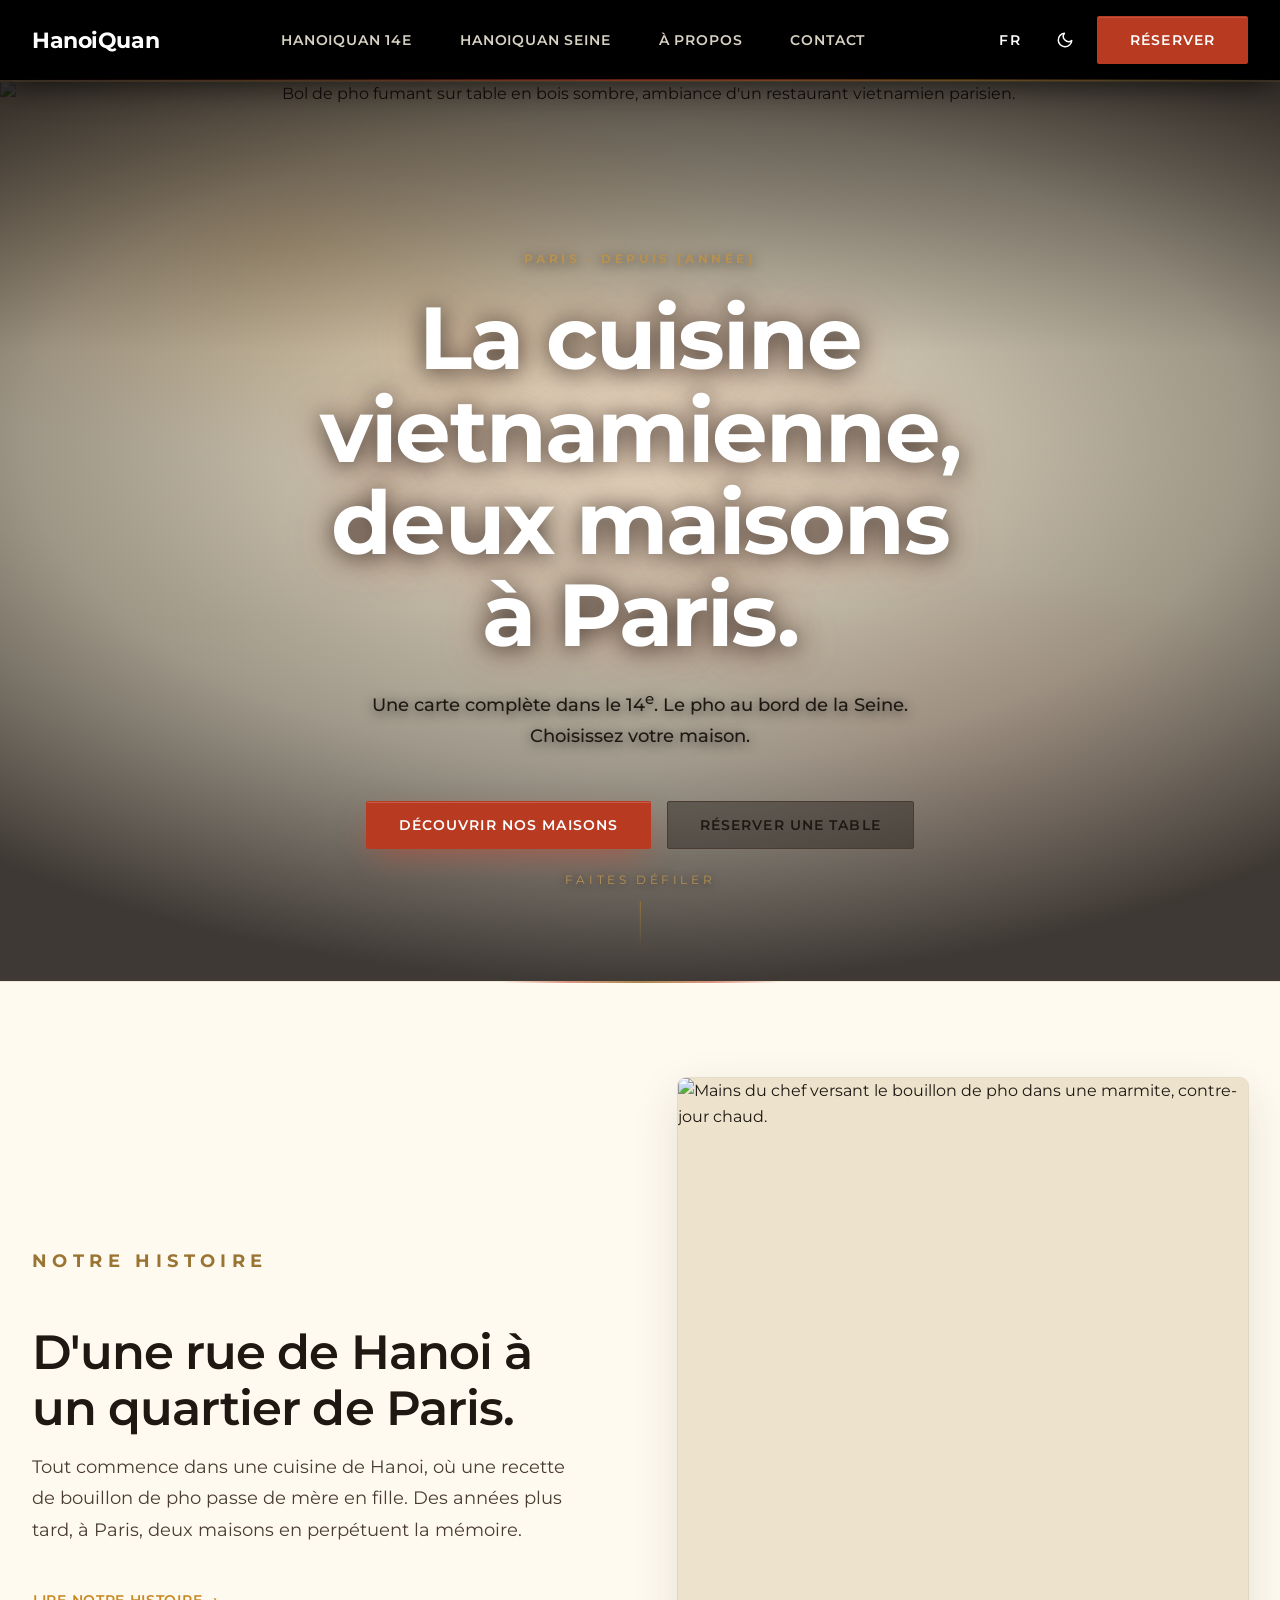
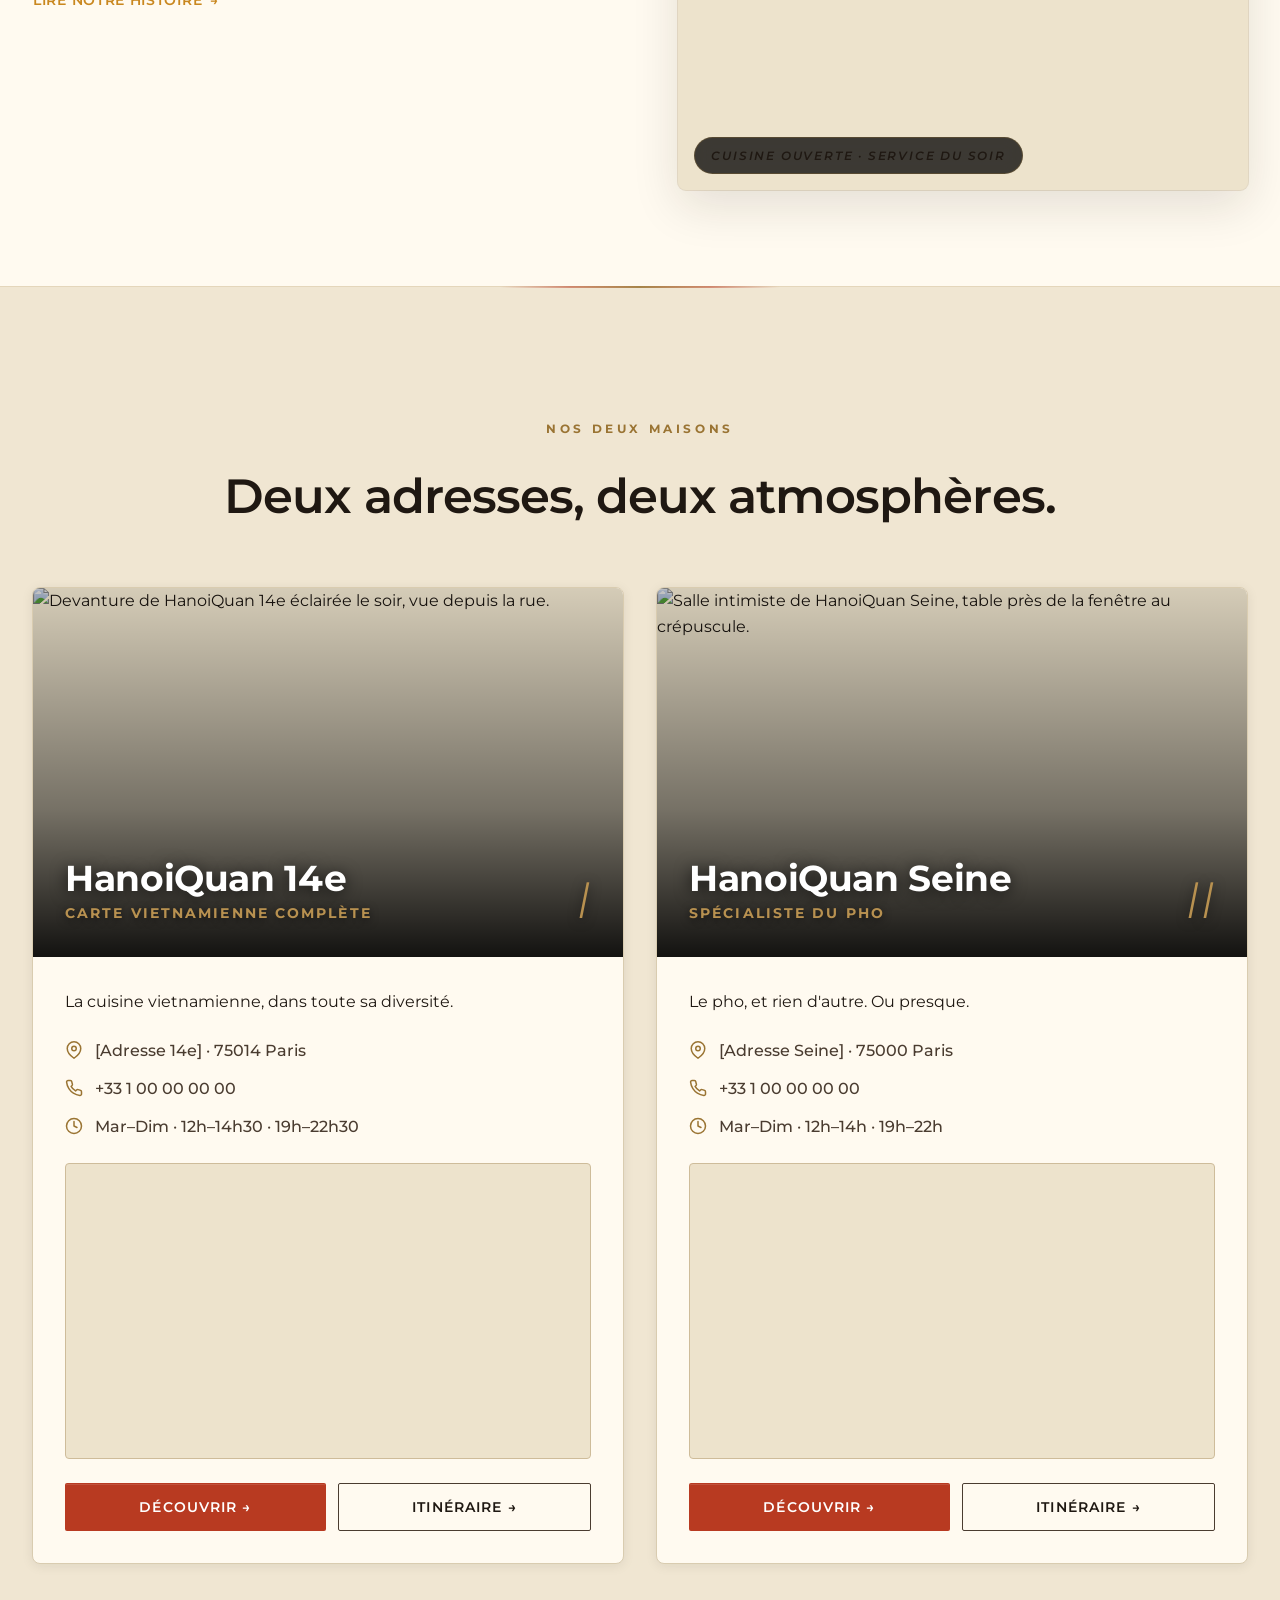
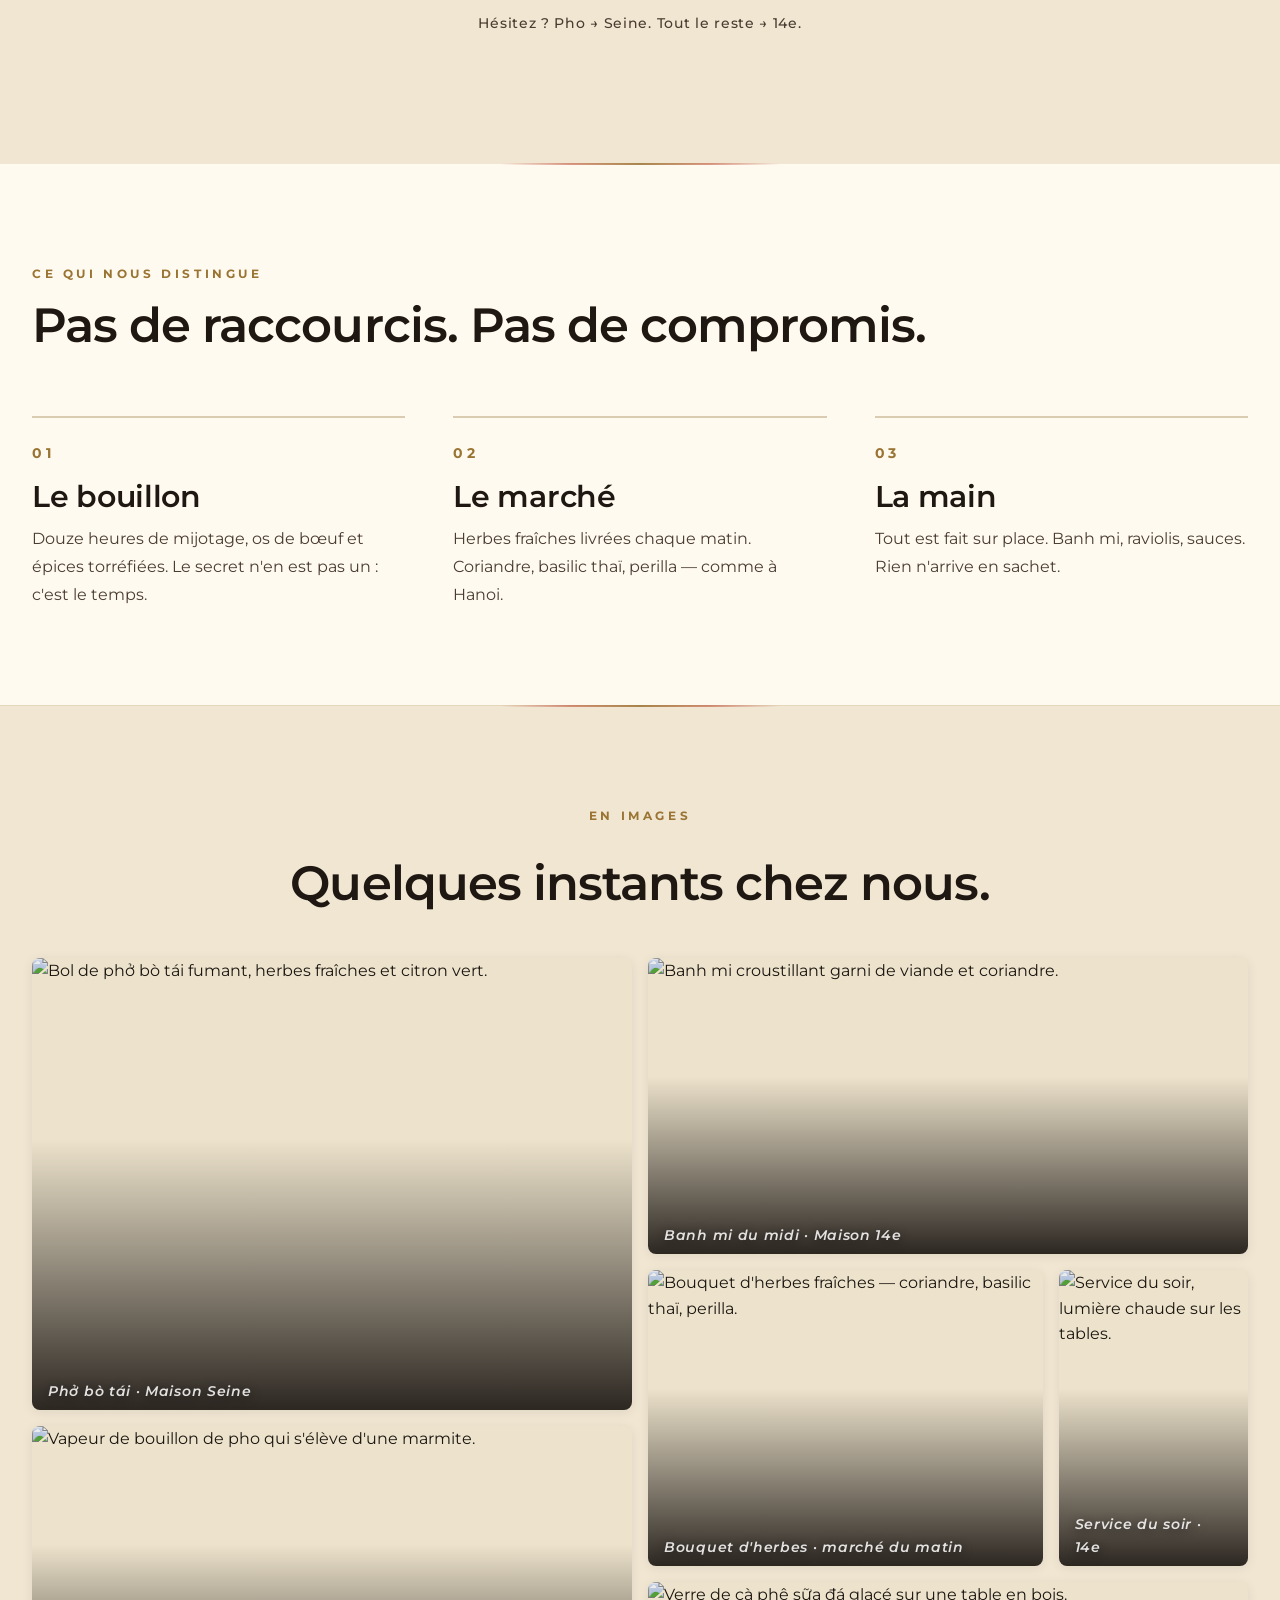
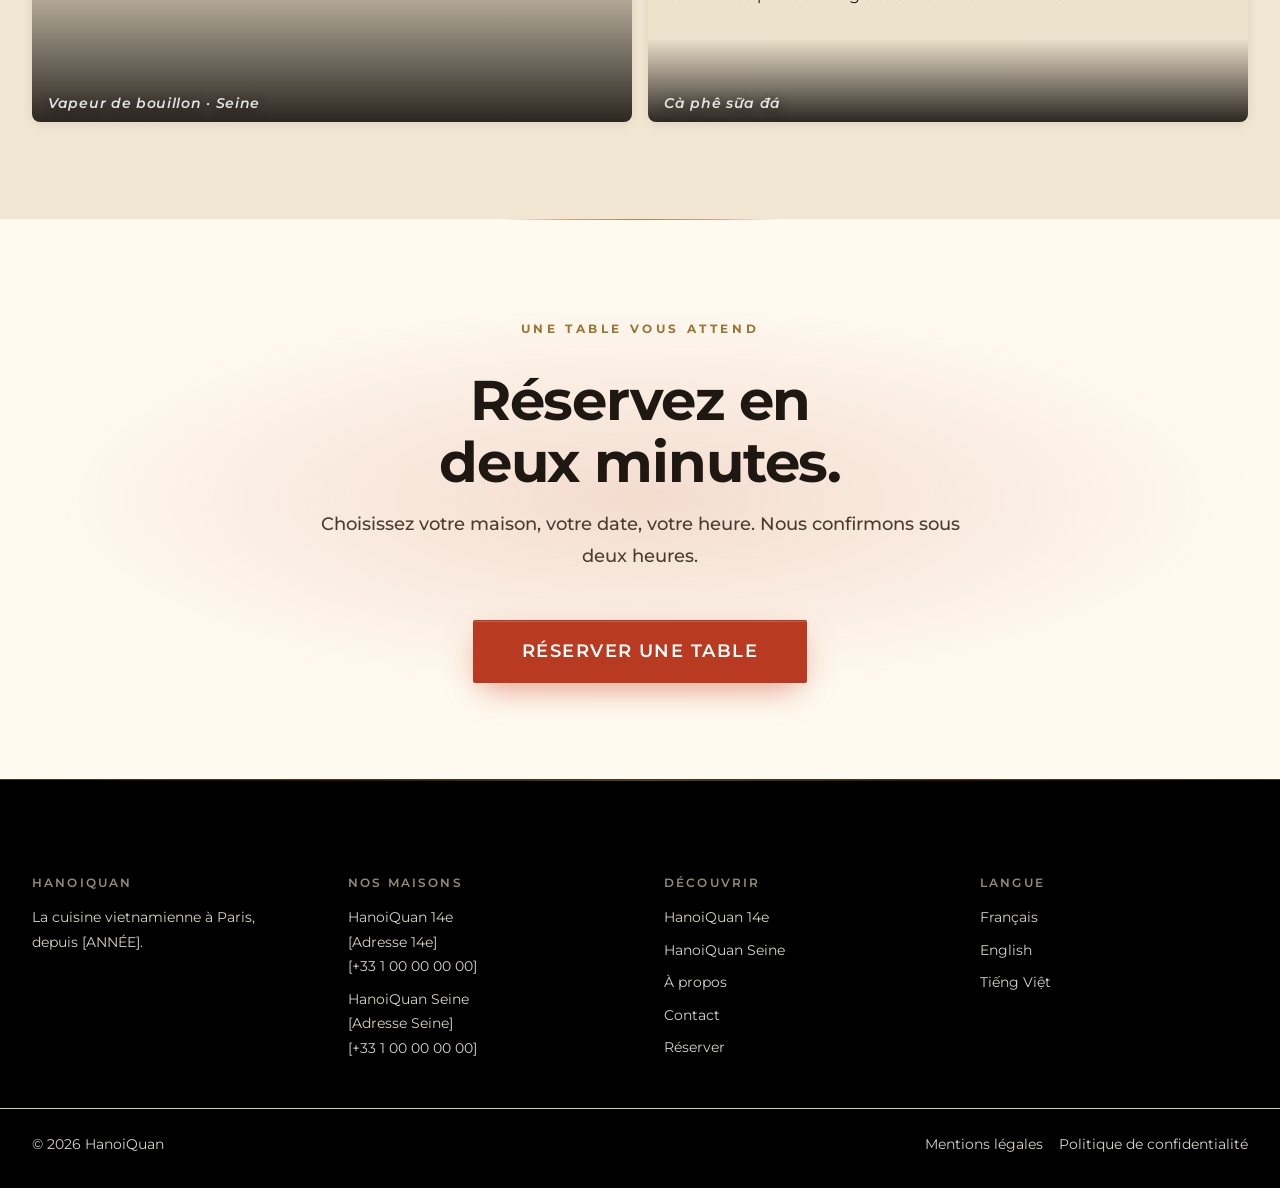
==== commit e17c86bf: "Fix asset paths for GitHub Pages project subpath Pages serves at /hanoiquan/ but absolute /assets/.." ====
--- a/index.html
+++ b/index.html
@@ -3,6 +3,8 @@
 <head>
   <meta charset="UTF-8">
   <meta name="viewport" content="width=device-width, initial-scale=1">
+  <script>/* BASE_HREF_AUTO — set <base> so the site works at root (local, custom domain) AND at /hanoiquan/ on GitHub Pages */(function(){var p=location.pathname,seg=p.split('/').filter(Boolean)[0];var base=(location.hostname.endsWith('github.io')&&seg)?'/'+seg+'/':'/';document.write('<base href="'+base+'">');})();</script>
+
   <meta name="theme-color" content="#1A1310">
   <title>HanoiQuan · Restaurant vietnamien à Paris — 14e & Seine</title>
   <meta name="description" data-i18n-attr="content:meta.home.description" content="Deux maisons, une même cuisine vietnamienne. HanoiQuan 14e pour la carte complète, HanoiQuan Seine pour le pho. Réservez votre table à Paris.">
@@ -23,14 +25,14 @@
   <meta property="og:site_name" content="HanoiQuan">
   <meta name="twitter:card" content="summary_large_image">
 
-  <link rel="icon" type="image/svg+xml" href="/assets/images/favicon.svg">
+  <link rel="icon" type="image/svg+xml" href="assets/images/favicon.svg">
 
   <link rel="preconnect" href="https://fonts.googleapis.com">
   <link rel="preconnect" href="https://fonts.gstatic.com" crossorigin>
   <link rel="stylesheet" href="https://fonts.googleapis.com/css2?family=Montserrat:ital,wght@0,300..900;1,300..900&display=swap">
 
-  <link rel="stylesheet" href="/assets/css/base.css">
-  <link rel="stylesheet" href="/assets/css/home.css">
+  <link rel="stylesheet" href="assets/css/base.css">
+  <link rel="stylesheet" href="assets/css/home.css">
 
   <script>
     /* Set theme + color-scheme + meta theme-color BEFORE first paint
@@ -125,16 +127,16 @@
 
   <header class="site-header">
     <div class="site-header__inner">
-      <a href="/" class="logo" data-i18n-attr="aria-label:common.logoAria" aria-label="HanoiQuan — accueil">HanoiQuan</a>
+      <a href="./" class="logo" data-i18n-attr="aria-label:common.logoAria" aria-label="HanoiQuan — accueil">HanoiQuan</a>
 
       <button class="nav-toggle" data-i18n-attr="aria-label:common.nav.menuOpen" aria-label="Ouvrir le menu" aria-expanded="false" aria-controls="nav-main">☰</button>
 
       <nav class="nav-main" id="nav-main" data-i18n-attr="aria-label:common.nav.label" aria-label="Principal">
         <ul>
-          <li><a href="/14e/" data-i18n="common.nav.branch14e">HanoiQuan 14e</a></li>
-          <li><a href="/seine/" data-i18n="common.nav.branchSeine">HanoiQuan Seine</a></li>
-          <li><a href="/about/" data-i18n="common.nav.about">À propos</a></li>
-          <li><a href="/contact/" data-i18n="common.nav.contact">Contact</a></li>
+          <li><a href="14e/" data-i18n="common.nav.branch14e">HanoiQuan 14e</a></li>
+          <li><a href="seine/" data-i18n="common.nav.branchSeine">HanoiQuan Seine</a></li>
+          <li><a href="about/" data-i18n="common.nav.about">À propos</a></li>
+          <li><a href="contact/" data-i18n="common.nav.contact">Contact</a></li>
         </ul>
       </nav>
 
@@ -156,7 +158,7 @@
             <path d="M21 12.79A9 9 0 1 1 11.21 3 7 7 0 0 0 21 12.79z"/>
           </svg>
         </button>
-        <a href="/reservation/" class="btn btn--primary" data-i18n="common.nav.reserve">Réserver</a>
+        <a href="reservation/" class="btn btn--primary" data-i18n="common.nav.reserve">Réserver</a>
       </div>
     </div>
   </header>
@@ -181,7 +183,7 @@
         <p class="lead home-hero__sub" data-i18n-html="pages.home.hero.subHtml">Une carte complète dans le 14<sup>e</sup>. Le pho au bord de la Seine. Choisissez votre maison.</p>
         <div class="home-hero__cta">
           <a href="#branches" class="btn btn--primary" data-i18n="pages.home.hero.ctaPrimary">Découvrir nos maisons</a>
-          <a href="/reservation/" class="btn btn--ghost" data-i18n="pages.home.hero.ctaSecondary">Réserver une table</a>
+          <a href="reservation/" class="btn btn--ghost" data-i18n="pages.home.hero.ctaSecondary">Réserver une table</a>
         </div>
       </div>
       <a href="#story" class="home-hero__scroll" data-i18n-attr="aria-label:pages.home.hero.scrollHint" aria-label="Faites défiler">
@@ -197,7 +199,7 @@
           <p class="overline" data-i18n="pages.home.story.overline">Notre histoire</p>
           <h2 id="story-title" data-i18n="pages.home.story.h2">D'une rue de Hanoi à un quartier de Paris.</h2>
           <p data-i18n="pages.home.story.body">Tout commence dans une cuisine de Hanoi, où une recette de bouillon de pho passe de mère en fille. Des années plus tard, à Paris, deux maisons en perpétuent la mémoire.</p>
-          <a href="/about/" class="btn btn--text" data-i18n="pages.home.story.cta">Lire notre histoire</a>
+          <a href="about/" class="btn btn--text" data-i18n="pages.home.story.cta">Lire notre histoire</a>
         </div>
         <figure class="home-story__media">
           <img
@@ -266,7 +268,7 @@
             </div>
 
             <div class="house-card__ctas">
-              <a href="/14e/" class="btn btn--primary" data-i18n="pages.home.branches.discover">Découvrir →</a>
+              <a href="14e/" class="btn btn--primary" data-i18n="pages.home.branches.discover">Découvrir →</a>
               <a href="https://www.google.com/maps/search/?api=1&query=Restaurant+vietnamien+Paris+14" target="_blank" rel="noopener" class="btn btn--ghost" data-i18n="pages.home.locations.directions">Itinéraire →</a>
             </div>
           </div>
@@ -317,7 +319,7 @@
             </div>
 
             <div class="house-card__ctas">
-              <a href="/seine/" class="btn btn--primary" data-i18n="pages.home.branches.discover">Découvrir →</a>
+              <a href="seine/" class="btn btn--primary" data-i18n="pages.home.branches.discover">Découvrir →</a>
               <a href="https://www.google.com/maps/search/?api=1&query=Restaurant+pho+Paris+Seine" target="_blank" rel="noopener" class="btn btn--ghost" data-i18n="pages.home.locations.directions">Itinéraire →</a>
             </div>
           </div>
@@ -418,7 +420,7 @@
         <p class="overline" data-i18n="pages.home.cta.overline">Une table vous attend</p>
         <h2 id="cta-title" data-i18n="pages.home.cta.h2">Réservez en deux minutes.</h2>
         <p class="lead" data-i18n="pages.home.cta.sub">Choisissez votre maison, votre date, votre heure. Nous confirmons sous deux heures.</p>
-        <a href="/reservation/" class="btn btn--primary" data-i18n="pages.home.cta.button">Réserver une table</a>
+        <a href="reservation/" class="btn btn--primary" data-i18n="pages.home.cta.button">Réserver une table</a>
       </div>
     </section>
 
@@ -440,31 +442,31 @@
       <div class="footer-col">
         <h3 data-i18n="common.footer.discover">Découvrir</h3>
         <ul>
-          <li><a href="/14e/" data-i18n="common.nav.branch14e">HanoiQuan 14e</a></li>
-          <li><a href="/seine/" data-i18n="common.nav.branchSeine">HanoiQuan Seine</a></li>
-          <li><a href="/about/" data-i18n="common.nav.about">À propos</a></li>
-          <li><a href="/contact/" data-i18n="common.nav.contact">Contact</a></li>
-          <li><a href="/reservation/" data-i18n="common.nav.reserve">Réserver</a></li>
+          <li><a href="14e/" data-i18n="common.nav.branch14e">HanoiQuan 14e</a></li>
+          <li><a href="seine/" data-i18n="common.nav.branchSeine">HanoiQuan Seine</a></li>
+          <li><a href="about/" data-i18n="common.nav.about">À propos</a></li>
+          <li><a href="contact/" data-i18n="common.nav.contact">Contact</a></li>
+          <li><a href="reservation/" data-i18n="common.nav.reserve">Réserver</a></li>
         </ul>
       </div>
       <div class="footer-col">
         <h3 data-i18n="common.footer.language">Langue</h3>
         <ul>
-          <li><a href="/" hreflang="fr" data-i18n="common.lang.fr">Français</a></li>
-          <li><a href="/en/" hreflang="en" data-i18n="common.lang.en">English</a></li>
-          <li><a href="/vi/" hreflang="vi" data-i18n="common.lang.vi">Tiếng Việt</a></li>
+          <li><a href="./" hreflang="fr" data-i18n="common.lang.fr">Français</a></li>
+          <li><a href="en/" hreflang="en" data-i18n="common.lang.en">English</a></li>
+          <li><a href="vi/" hreflang="vi" data-i18n="common.lang.vi">Tiếng Việt</a></li>
         </ul>
       </div>
     </div>
     <div class="site-footer__bottom">
       <p data-i18n="common.footer.copyright">© 2026 HanoiQuan</p>
       <ul>
-        <li><a href="/mentions-legales/" data-i18n="common.footer.legal">Mentions légales</a></li>
-        <li><a href="/politique-confidentialite/" data-i18n="common.footer.privacy">Politique de confidentialité</a></li>
+        <li><a href="mentions-legales/" data-i18n="common.footer.legal">Mentions légales</a></li>
+        <li><a href="politique-confidentialite/" data-i18n="common.footer.privacy">Politique de confidentialité</a></li>
       </ul>
     </div>
   </footer>
 
-  <script type="module" src="/assets/js/main.js"></script>
+  <script type="module" src="assets/js/main.js"></script>
 </body>
 </html>
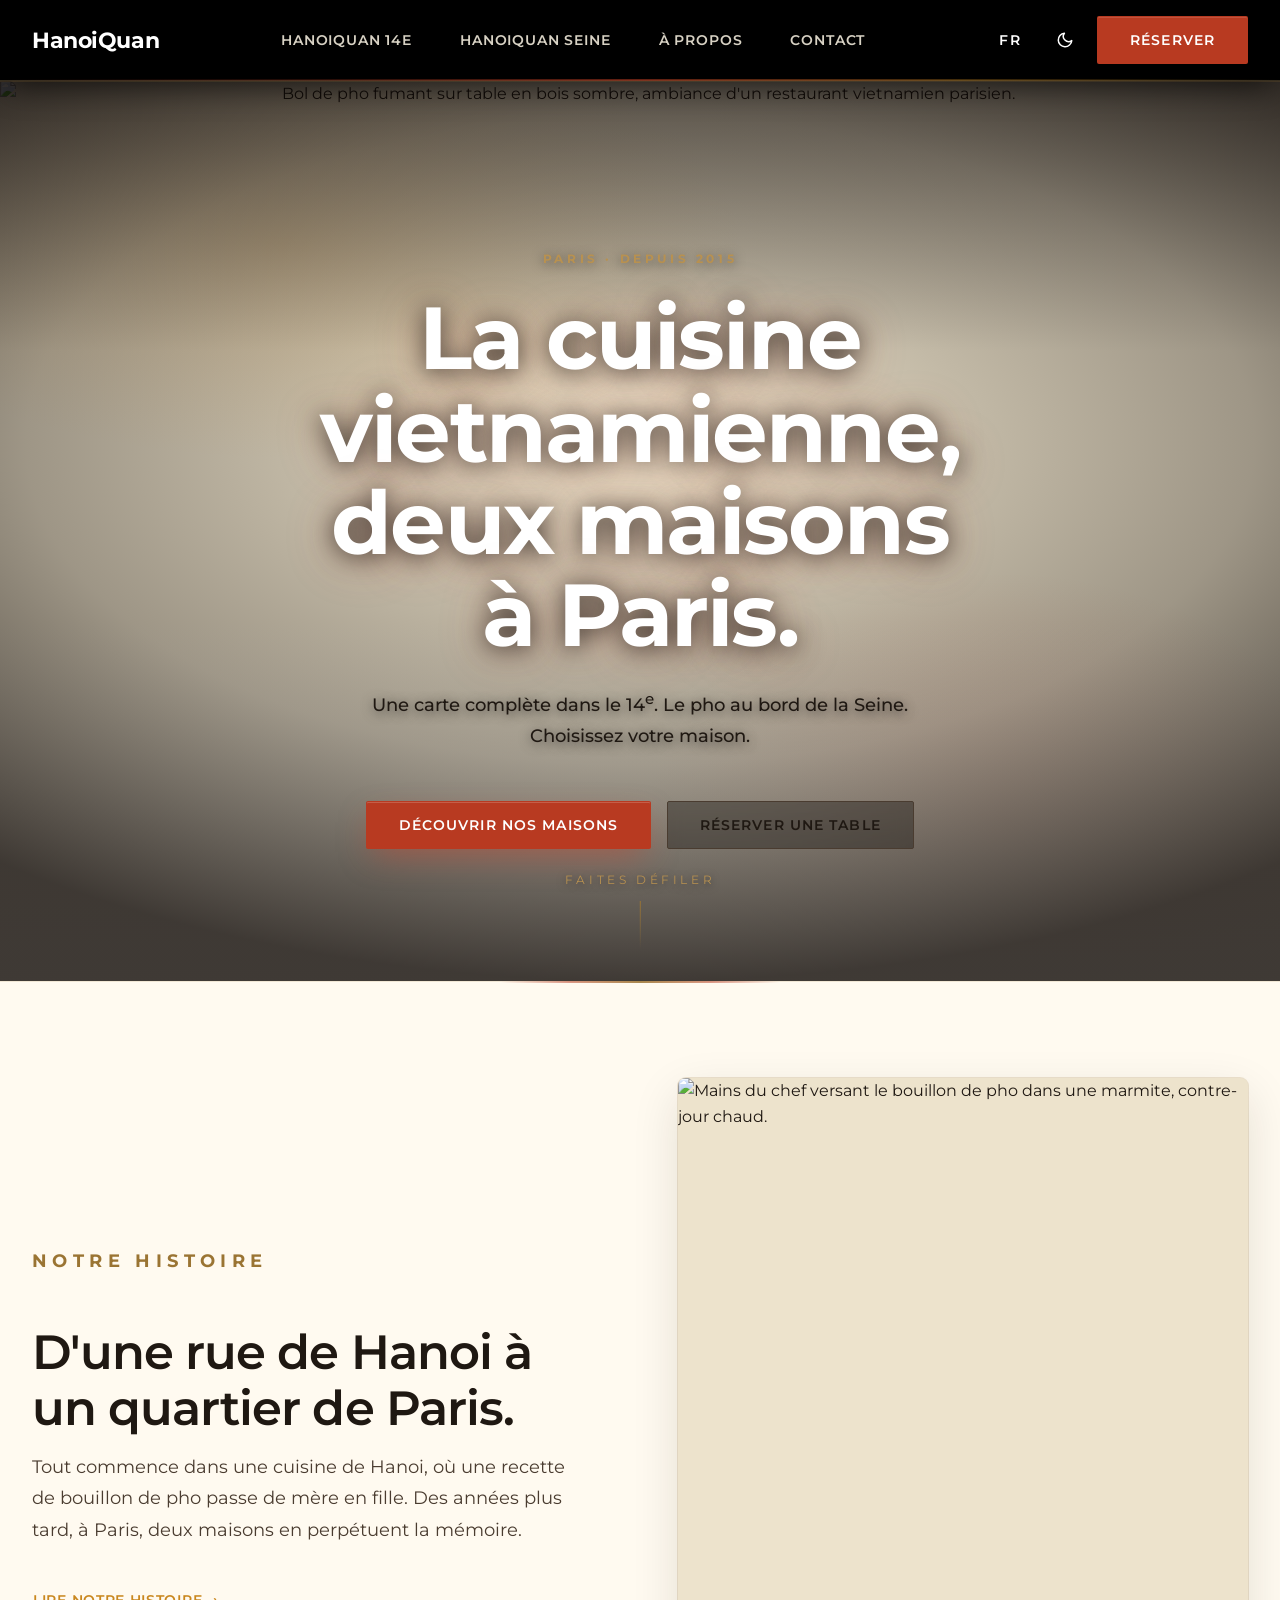
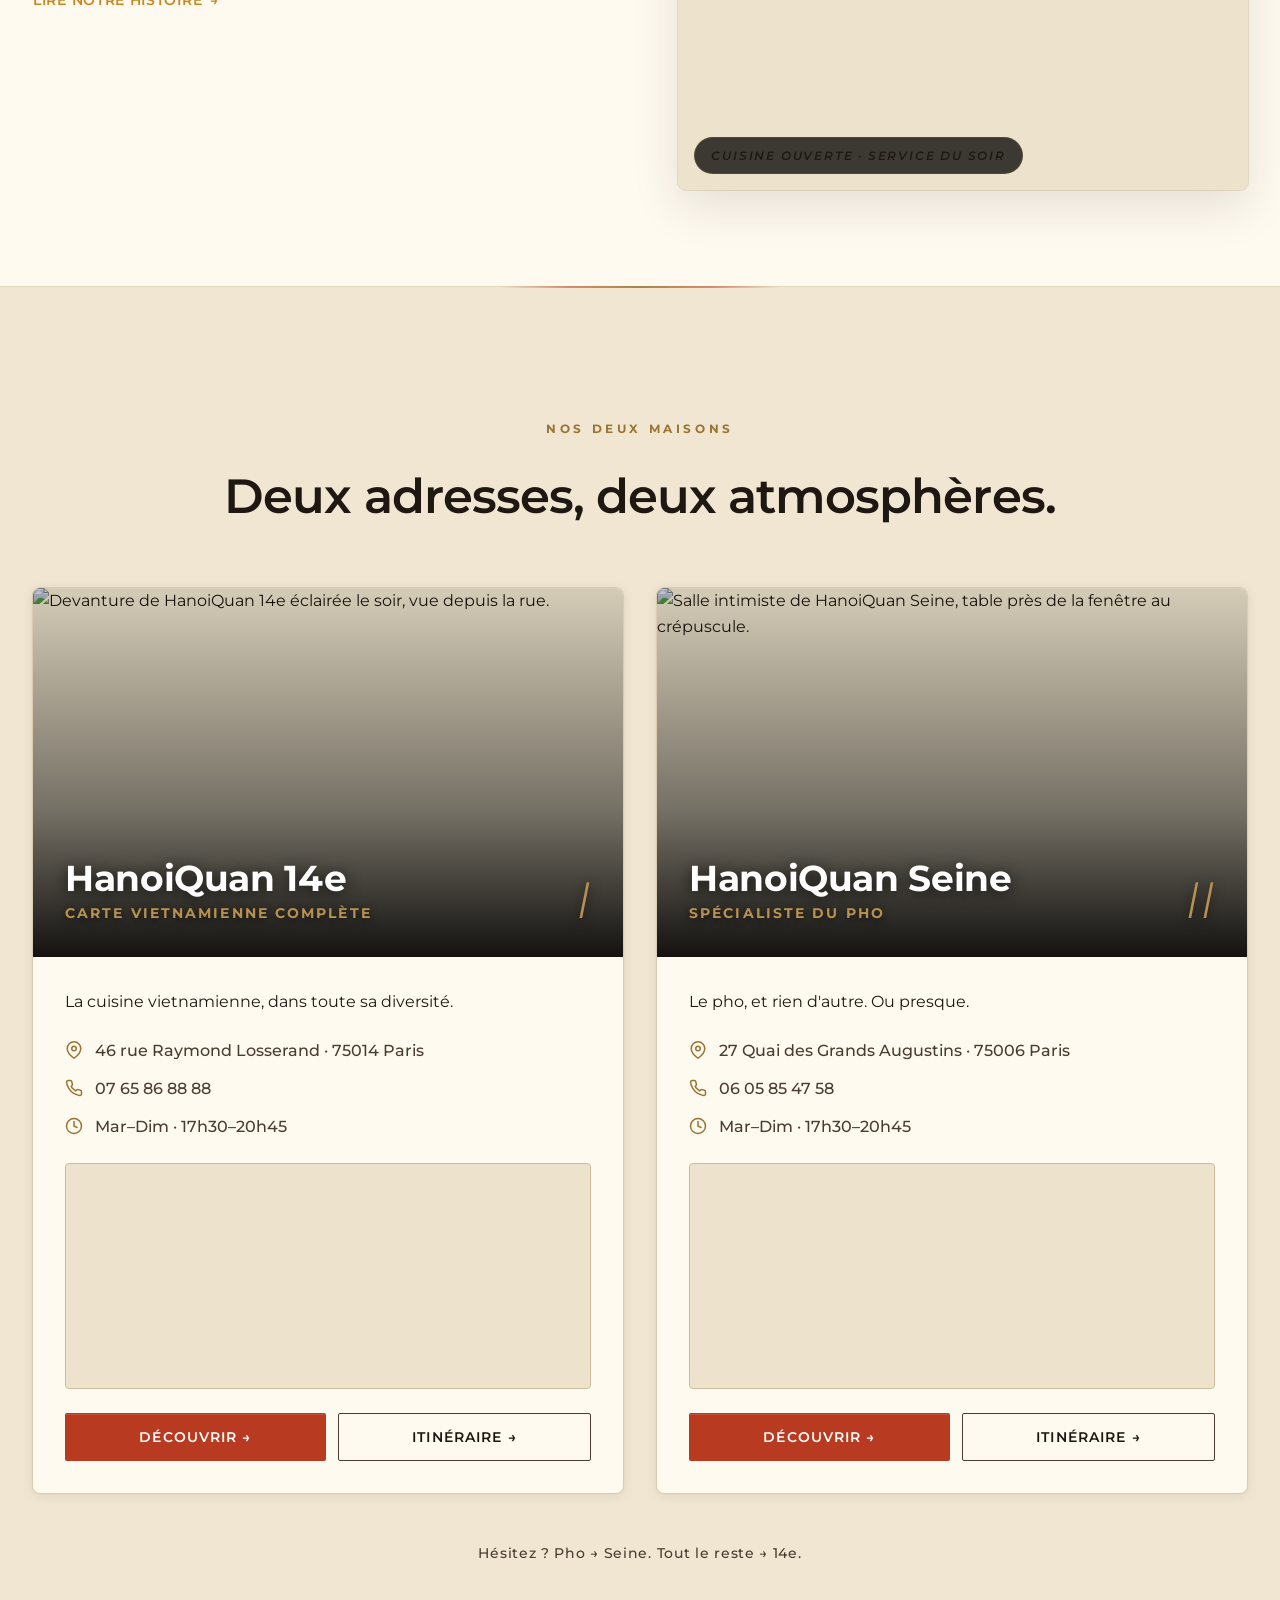
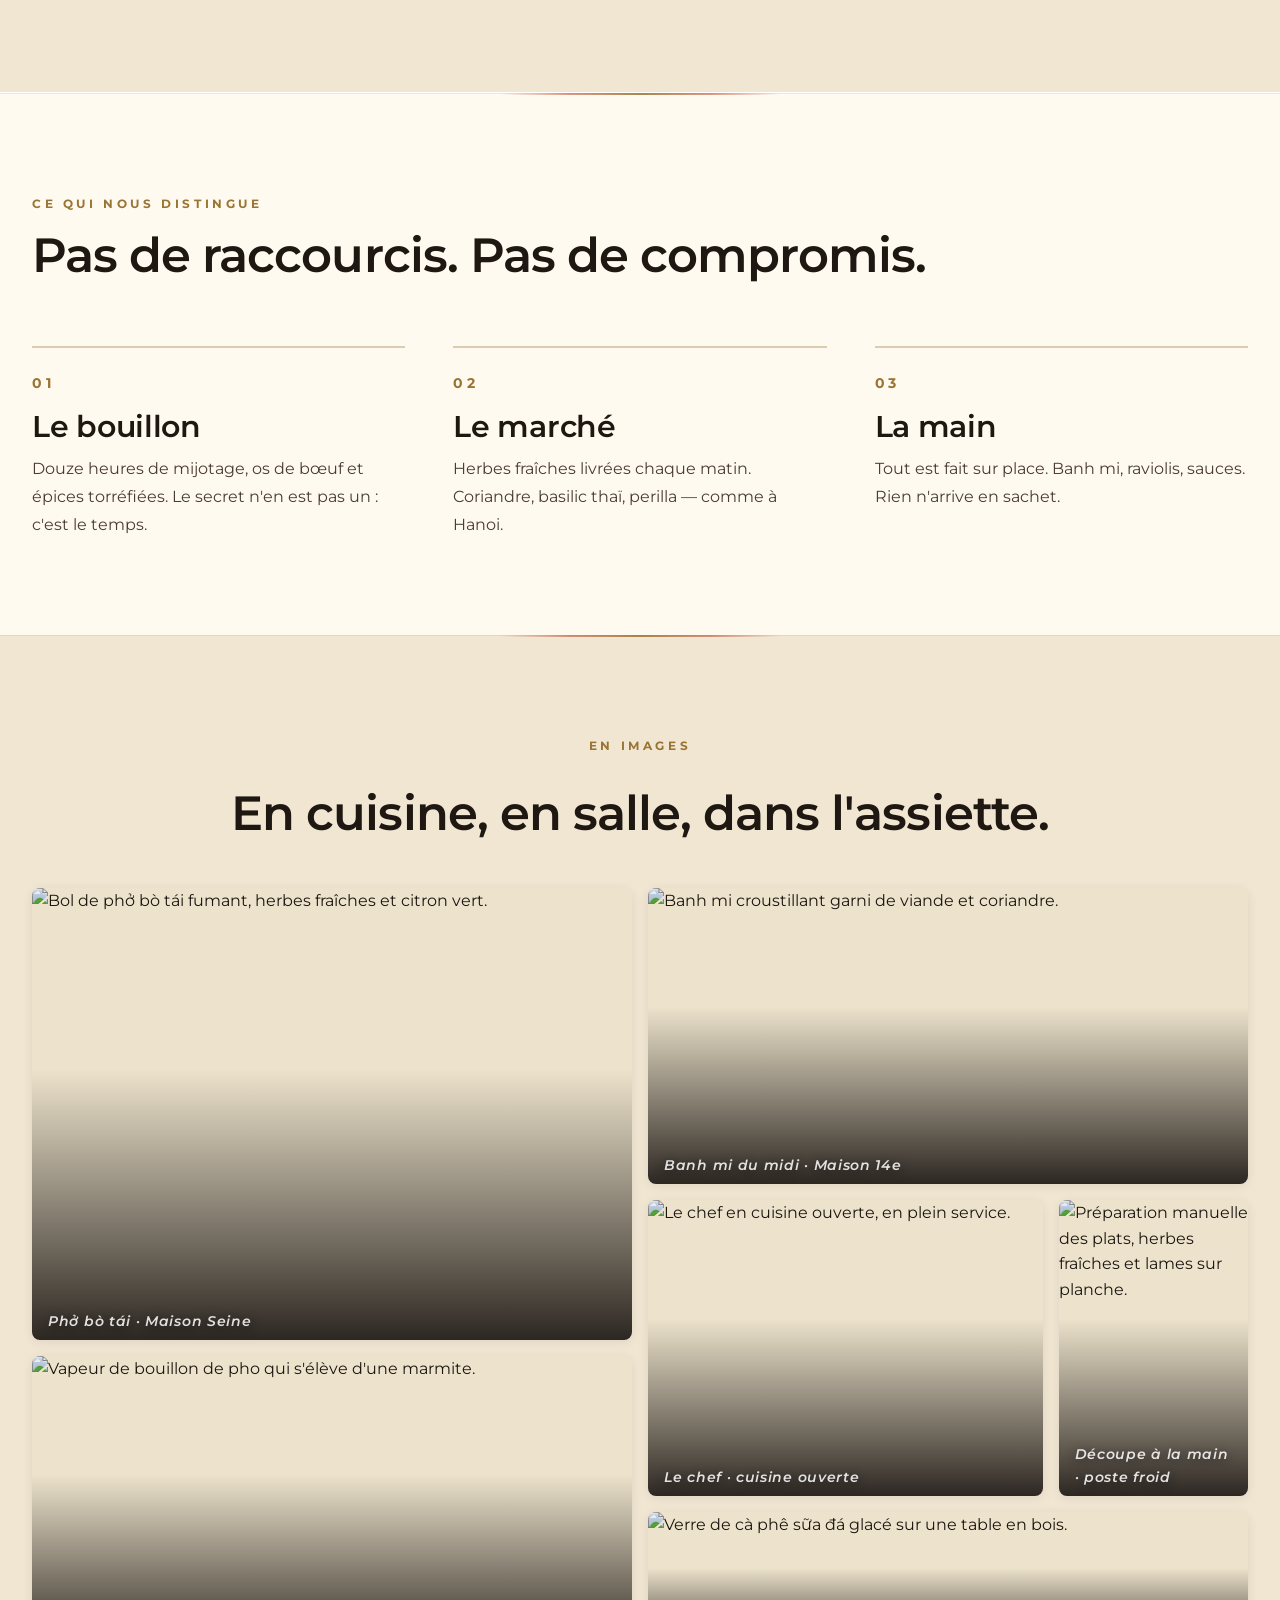
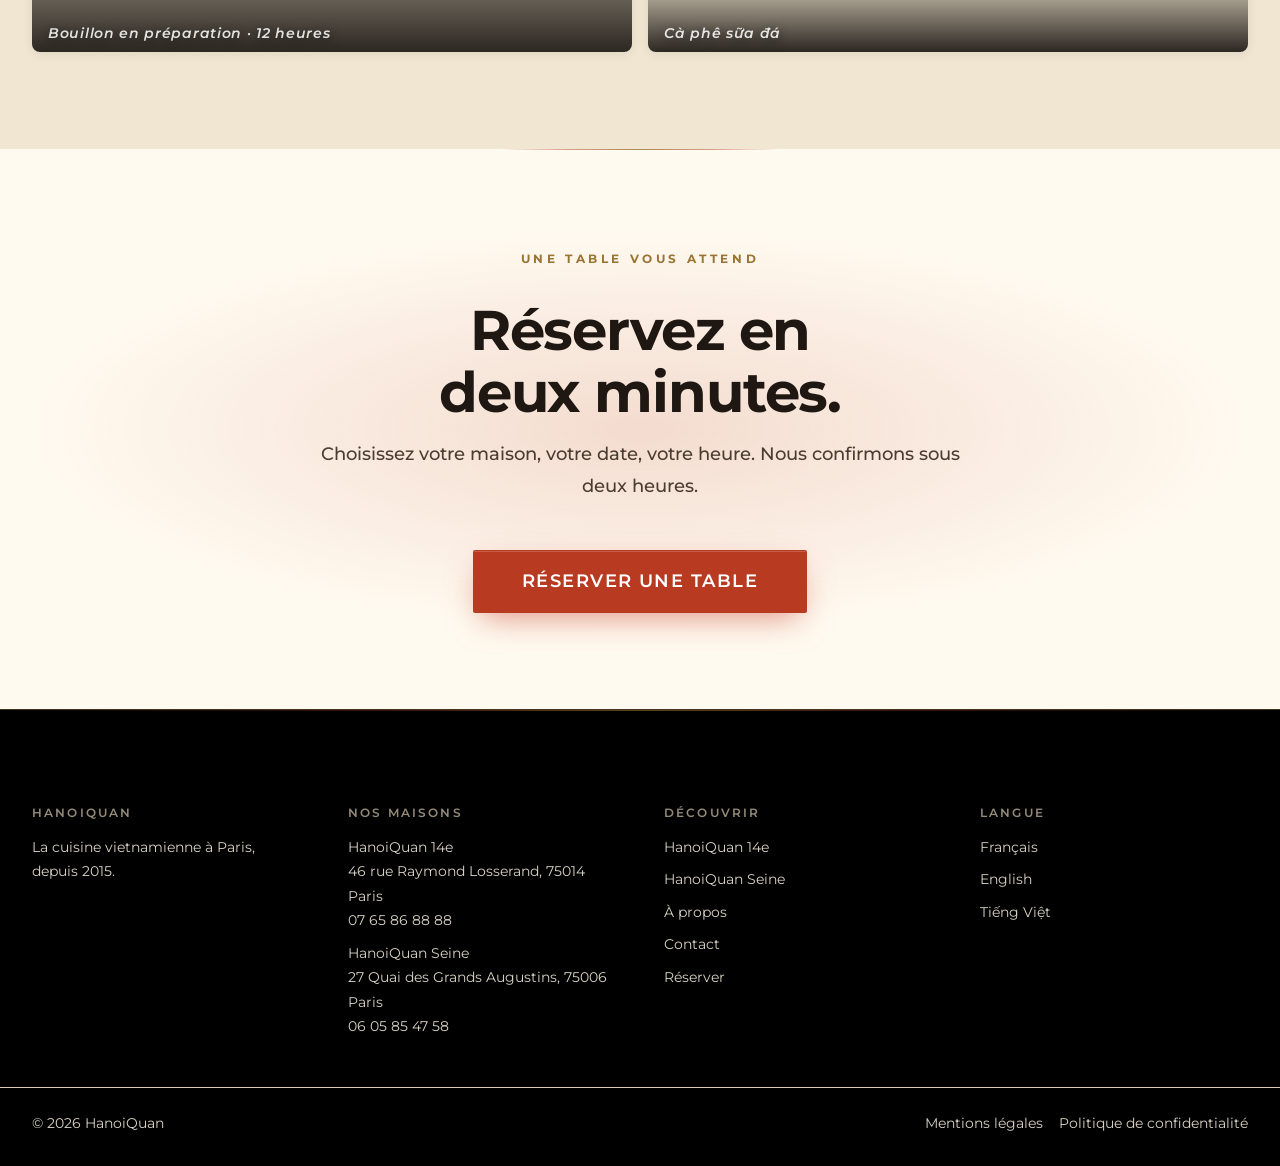
==== commit 0b03359c: "Update real branch addresses, redesign 14e page - Replace all placeholder addresses/phones/hours wit" ====
--- a/index.html
+++ b/index.html
@@ -83,15 +83,14 @@
         "priceRange": "€€",
         "address": {
           "@type": "PostalAddress",
-          "streetAddress": "[Adresse 14e]",
+          "streetAddress": "46 rue Raymond Losserand",
           "postalCode": "75014",
           "addressLocality": "Paris",
           "addressCountry": "FR"
         },
-        "telephone": "+33-1-00-00-00-00",
+        "telephone": "+33-7-65-86-88-88",
         "openingHoursSpecification": [
-          { "@type": "OpeningHoursSpecification", "dayOfWeek": ["Tuesday","Wednesday","Thursday","Friday","Saturday","Sunday"], "opens": "12:00", "closes": "14:30" },
-          { "@type": "OpeningHoursSpecification", "dayOfWeek": ["Tuesday","Wednesday","Thursday","Friday","Saturday","Sunday"], "opens": "19:00", "closes": "22:30" }
+          { "@type": "OpeningHoursSpecification", "dayOfWeek": ["Tuesday","Wednesday","Thursday","Friday","Saturday","Sunday"], "opens": "17:30", "closes": "20:45" }
         ],
         "acceptsReservations": true,
         "parentOrganization": { "@id": "https://hanoiquan.fr/#organization" }
@@ -105,15 +104,14 @@
         "priceRange": "€€",
         "address": {
           "@type": "PostalAddress",
-          "streetAddress": "[Adresse Seine]",
-          "postalCode": "75000",
+          "streetAddress": "27 Quai des Grands Augustins",
+          "postalCode": "75006",
           "addressLocality": "Paris",
           "addressCountry": "FR"
         },
-        "telephone": "+33-1-00-00-00-00",
+        "telephone": "+33-6-05-85-47-58",
         "openingHoursSpecification": [
-          { "@type": "OpeningHoursSpecification", "dayOfWeek": ["Tuesday","Wednesday","Thursday","Friday","Saturday","Sunday"], "opens": "12:00", "closes": "14:00" },
-          { "@type": "OpeningHoursSpecification", "dayOfWeek": ["Tuesday","Wednesday","Thursday","Friday","Saturday","Sunday"], "opens": "19:00", "closes": "22:00" }
+          { "@type": "OpeningHoursSpecification", "dayOfWeek": ["Tuesday","Wednesday","Thursday","Friday","Saturday","Sunday"], "opens": "17:30", "closes": "20:45" }
         ],
         "acceptsReservations": true,
         "parentOrganization": { "@id": "https://hanoiquan.fr/#organization" }
@@ -178,7 +176,7 @@
           fetchpriority="high">
       </div>
       <div class="container home-hero__content">
-        <p class="overline" data-i18n="pages.home.hero.eyebrow">Paris · depuis [ANNÉE]</p>
+        <p class="overline" data-i18n="pages.home.hero.eyebrow">Paris · depuis 2015</p>
         <h1 id="hero-title" data-i18n="pages.home.hero.h1">La cuisine vietnamienne, deux maisons à Paris.</h1>
         <p class="lead home-hero__sub" data-i18n-html="pages.home.hero.subHtml">Une carte complète dans le 14<sup>e</sup>. Le pho au bord de la Seine. Choisissez votre maison.</p>
         <div class="home-hero__cta">
@@ -246,21 +244,21 @@
             <div class="house-card__info">
               <div>
                 <svg width="18" height="18" viewBox="0 0 24 24" fill="none" stroke="currentColor" stroke-width="2" stroke-linecap="round" stroke-linejoin="round" aria-hidden="true"><path d="M21 10c0 7-9 13-9 13s-9-6-9-13a9 9 0 0 1 18 0z"/><circle cx="12" cy="10" r="3"/></svg>
-                <span>[Adresse 14e] · 75014 Paris</span>
+                <span>46 rue Raymond Losserand · 75014 Paris</span>
               </div>
               <div>
                 <svg width="18" height="18" viewBox="0 0 24 24" fill="none" stroke="currentColor" stroke-width="2" stroke-linecap="round" stroke-linejoin="round" aria-hidden="true"><path d="M22 16.92v3a2 2 0 0 1-2.18 2 19.79 19.79 0 0 1-8.63-3.07 19.5 19.5 0 0 1-6-6 19.79 19.79 0 0 1-3.07-8.67A2 2 0 0 1 4.11 2h3a2 2 0 0 1 2 1.72c.13.96.37 1.9.72 2.81a2 2 0 0 1-.45 2.11L8.09 9.91a16 16 0 0 0 6 6l1.27-1.27a2 2 0 0 1 2.11-.45c.91.35 1.85.59 2.81.72A2 2 0 0 1 22 16.92z"/></svg>
-                <span>+33 1 00 00 00 00</span>
+                <span><a href="tel:+33765868888">07 65 86 88 88</a></span>
               </div>
               <div>
                 <svg width="18" height="18" viewBox="0 0 24 24" fill="none" stroke="currentColor" stroke-width="2" stroke-linecap="round" stroke-linejoin="round" aria-hidden="true"><circle cx="12" cy="12" r="10"/><path d="M12 6v6l4 2"/></svg>
-                <span data-i18n="pages.home.locations.hours">Mar–Dim · 12h–14h30 · 19h–22h30</span>
+                <span data-i18n="pages.home.locations.hours">Mar–Dim · 17h30–20h45</span>
               </div>
             </div>
 
             <div class="house-card__map">
               <iframe
-                src="https://www.google.com/maps?q=Restaurant+vietnamien+Paris+14&output=embed"
+                src="https://www.google.com/maps?q=46+rue+Raymond+Losserand+75014+Paris&output=embed"
                 title="Carte HanoiQuan 14e"
                 loading="lazy"
                 referrerpolicy="no-referrer-when-downgrade"
@@ -269,7 +267,7 @@
 
             <div class="house-card__ctas">
               <a href="14e/" class="btn btn--primary" data-i18n="pages.home.branches.discover">Découvrir →</a>
-              <a href="https://www.google.com/maps/search/?api=1&query=Restaurant+vietnamien+Paris+14" target="_blank" rel="noopener" class="btn btn--ghost" data-i18n="pages.home.locations.directions">Itinéraire →</a>
+              <a href="https://www.google.com/maps/search/?api=1&query=46+rue+Raymond+Losserand+75014+Paris" target="_blank" rel="noopener" class="btn btn--ghost" data-i18n="pages.home.locations.directions">Itinéraire →</a>
             </div>
           </div>
         </article>
@@ -297,21 +295,21 @@
             <div class="house-card__info">
               <div>
                 <svg width="18" height="18" viewBox="0 0 24 24" fill="none" stroke="currentColor" stroke-width="2" stroke-linecap="round" stroke-linejoin="round" aria-hidden="true"><path d="M21 10c0 7-9 13-9 13s-9-6-9-13a9 9 0 0 1 18 0z"/><circle cx="12" cy="10" r="3"/></svg>
-                <span>[Adresse Seine] · 75000 Paris</span>
+                <span>27 Quai des Grands Augustins · 75006 Paris</span>
               </div>
               <div>
                 <svg width="18" height="18" viewBox="0 0 24 24" fill="none" stroke="currentColor" stroke-width="2" stroke-linecap="round" stroke-linejoin="round" aria-hidden="true"><path d="M22 16.92v3a2 2 0 0 1-2.18 2 19.79 19.79 0 0 1-8.63-3.07 19.5 19.5 0 0 1-6-6 19.79 19.79 0 0 1-3.07-8.67A2 2 0 0 1 4.11 2h3a2 2 0 0 1 2 1.72c.13.96.37 1.9.72 2.81a2 2 0 0 1-.45 2.11L8.09 9.91a16 16 0 0 0 6 6l1.27-1.27a2 2 0 0 1 2.11-.45c.91.35 1.85.59 2.81.72A2 2 0 0 1 22 16.92z"/></svg>
-                <span>+33 1 00 00 00 00</span>
+                <span><a href="tel:+33605854758">06 05 85 47 58</a></span>
               </div>
               <div>
                 <svg width="18" height="18" viewBox="0 0 24 24" fill="none" stroke="currentColor" stroke-width="2" stroke-linecap="round" stroke-linejoin="round" aria-hidden="true"><circle cx="12" cy="12" r="10"/><path d="M12 6v6l4 2"/></svg>
-                <span data-i18n="pages.home.locations.hoursSeine">Mar–Dim · 12h–14h · 19h–22h</span>
+                <span data-i18n="pages.home.locations.hoursSeine">Mar–Dim · 17h30–20h45</span>
               </div>
             </div>
 
             <div class="house-card__map">
               <iframe
-                src="https://www.google.com/maps?q=Restaurant+pho+Paris+Seine&output=embed"
+                src="https://www.google.com/maps?q=27+Quai+des+Grands+Augustins+75006+Paris&output=embed"
                 title="Carte HanoiQuan Seine"
                 loading="lazy"
                 referrerpolicy="no-referrer-when-downgrade"
@@ -320,7 +318,7 @@
 
             <div class="house-card__ctas">
               <a href="seine/" class="btn btn--primary" data-i18n="pages.home.branches.discover">Découvrir →</a>
-              <a href="https://www.google.com/maps/search/?api=1&query=Restaurant+pho+Paris+Seine" target="_blank" rel="noopener" class="btn btn--ghost" data-i18n="pages.home.locations.directions">Itinéraire →</a>
+              <a href="https://www.google.com/maps/search/?api=1&query=27+Quai+des+Grands+Augustins+75006+Paris" target="_blank" rel="noopener" class="btn btn--ghost" data-i18n="pages.home.locations.directions">Itinéraire →</a>
             </div>
           </div>
         </article>
@@ -364,9 +362,10 @@
       <div class="home-bento" role="list">
         <figure class="bento-item" role="listitem">
           <img
-            src="https://images.unsplash.com/photo-1583224964978-2c2bb83f1ec3?auto=format&fit=crop&w=1600&q=85"
+            src="https://images.unsplash.com/photo-1582878826629-29b7ad1cdc43?auto=format&fit=crop&w=1600&q=85"
             onerror="this.onerror=null;this.src='https://picsum.photos/seed/hanoi-pho-tai/1600/1600'"
             alt="Bol de phở bò tái fumant, herbes fraîches et citron vert."
+            data-i18n-attr="alt:pages.home.gallery.alt1"
             loading="lazy" decoding="async">
           <figcaption data-i18n="pages.home.gallery.cap1">Phở bò tái · Maison Seine</figcaption>
         </figure>
@@ -375,38 +374,43 @@
             src="https://images.unsplash.com/photo-1558030006-450675393462?auto=format&fit=crop&w=1400&q=85"
             onerror="this.onerror=null;this.src='https://picsum.photos/seed/hanoi-banh-mi/1400/1000'"
             alt="Banh mi croustillant garni de viande et coriandre."
+            data-i18n-attr="alt:pages.home.gallery.alt2"
             loading="lazy" decoding="async">
           <figcaption data-i18n="pages.home.gallery.cap2">Banh mi du midi · Maison 14e</figcaption>
         </figure>
         <figure class="bento-item" role="listitem">
           <img
-            src="https://images.unsplash.com/photo-1515872474884-c6dca87a4b4d?auto=format&fit=crop&w=1200&q=85"
-            onerror="this.onerror=null;this.src='https://picsum.photos/seed/hanoi-herbs/1000/1400'"
-            alt="Bouquet d'herbes fraîches — coriandre, basilic thaï, perilla."
-            loading="lazy" decoding="async">
-          <figcaption data-i18n="pages.home.gallery.cap3">Bouquet d'herbes · marché du matin</figcaption>
-        </figure>
-        <figure class="bento-item" role="listitem">
-          <img
-            src="https://images.unsplash.com/photo-1414235077428-338989a2e8c0?auto=format&fit=crop&w=900&q=85"
-            onerror="this.onerror=null;this.src='https://picsum.photos/seed/hanoi-service/600/1200'"
-            alt="Service du soir, lumière chaude sur les tables."
-            loading="lazy" decoding="async">
-          <figcaption data-i18n="pages.home.gallery.cap4">Service du soir · 14e</figcaption>
+            src="https://images.unsplash.com/photo-1577219491135-ce391730fb2c?auto=format&fit=crop&w=1200&q=85"
+            onerror="this.onerror=null;this.src='https://picsum.photos/seed/hanoi-chef/1000/1400'"
+            alt="Le chef en cuisine ouverte, en plein service."
+            data-i18n-attr="alt:pages.home.gallery.alt3"
+            loading="lazy" decoding="async">
+          <figcaption data-i18n="pages.home.gallery.cap3">Le chef · cuisine ouverte</figcaption>
+        </figure>
+        <figure class="bento-item" role="listitem">
+          <img
+            src="https://images.unsplash.com/photo-1556909114-f6e7ad7d3136?auto=format&fit=crop&w=900&q=85"
+            onerror="this.onerror=null;this.src='https://picsum.photos/seed/hanoi-prep/600/1200'"
+            alt="Préparation manuelle des plats, herbes fraîches et lames sur planche."
+            data-i18n-attr="alt:pages.home.gallery.alt4"
+            loading="lazy" decoding="async">
+          <figcaption data-i18n="pages.home.gallery.cap4">Découpe à la main · poste froid</figcaption>
         </figure>
         <figure class="bento-item" role="listitem">
           <img
             src="https://images.unsplash.com/photo-1569718212165-3a8278d5f624?auto=format&fit=crop&w=1400&q=85"
             onerror="this.onerror=null;this.src='https://picsum.photos/seed/hanoi-broth/1400/1000'"
             alt="Vapeur de bouillon de pho qui s'élève d'une marmite."
-            loading="lazy" decoding="async">
-          <figcaption data-i18n="pages.home.gallery.cap5">Vapeur de bouillon · Seine</figcaption>
+            data-i18n-attr="alt:pages.home.gallery.alt5"
+            loading="lazy" decoding="async">
+          <figcaption data-i18n="pages.home.gallery.cap5">Bouillon en préparation · 12 heures</figcaption>
         </figure>
         <figure class="bento-item" role="listitem">
           <img
             src="https://images.unsplash.com/photo-1497636577773-f1231844b336?auto=format&fit=crop&w=1600&q=85"
             onerror="this.onerror=null;this.src='https://picsum.photos/seed/hanoi-coffee/1600/600'"
             alt="Verre de cà phê sữa đá glacé sur une table en bois."
+            data-i18n-attr="alt:pages.home.gallery.alt6"
             loading="lazy" decoding="async">
           <figcaption data-i18n="pages.home.gallery.cap6">Cà phê sữa đá</figcaption>
         </figure>
@@ -430,13 +434,13 @@
     <div class="site-footer__inner">
       <div class="footer-col">
         <h3 data-i18n="common.footer.brandTitle">HanoiQuan</h3>
-        <p data-i18n="common.footer.brandTagline">La cuisine vietnamienne à Paris, depuis [ANNÉE].</p>
+        <p data-i18n="common.footer.brandTagline">La cuisine vietnamienne à Paris, depuis 2015.</p>
       </div>
       <div class="footer-col">
         <h3 data-i18n="common.footer.houses">Nos maisons</h3>
         <ul>
-          <li>HanoiQuan 14e<br>[Adresse 14e]<br>[+33 1 00 00 00 00]</li>
-          <li>HanoiQuan Seine<br>[Adresse Seine]<br>[+33 1 00 00 00 00]</li>
+          <li>HanoiQuan 14e<br>46 rue Raymond Losserand, 75014 Paris<br><a href="tel:+33765868888">07 65 86 88 88</a></li>
+          <li>HanoiQuan Seine<br>27 Quai des Grands Augustins, 75006 Paris<br><a href="tel:+33605854758">06 05 85 47 58</a></li>
         </ul>
       </div>
       <div class="footer-col">
--- a/assets/css/home.css
+++ b/assets/css/home.css
@@ -405,7 +405,7 @@
 
 .house-card__map {
   position: relative;
-  aspect-ratio: 16 / 9;
+  aspect-ratio: 21 / 9;
   border-radius: var(--radius-sm);
   overflow: hidden;
   background: var(--bg-inset);
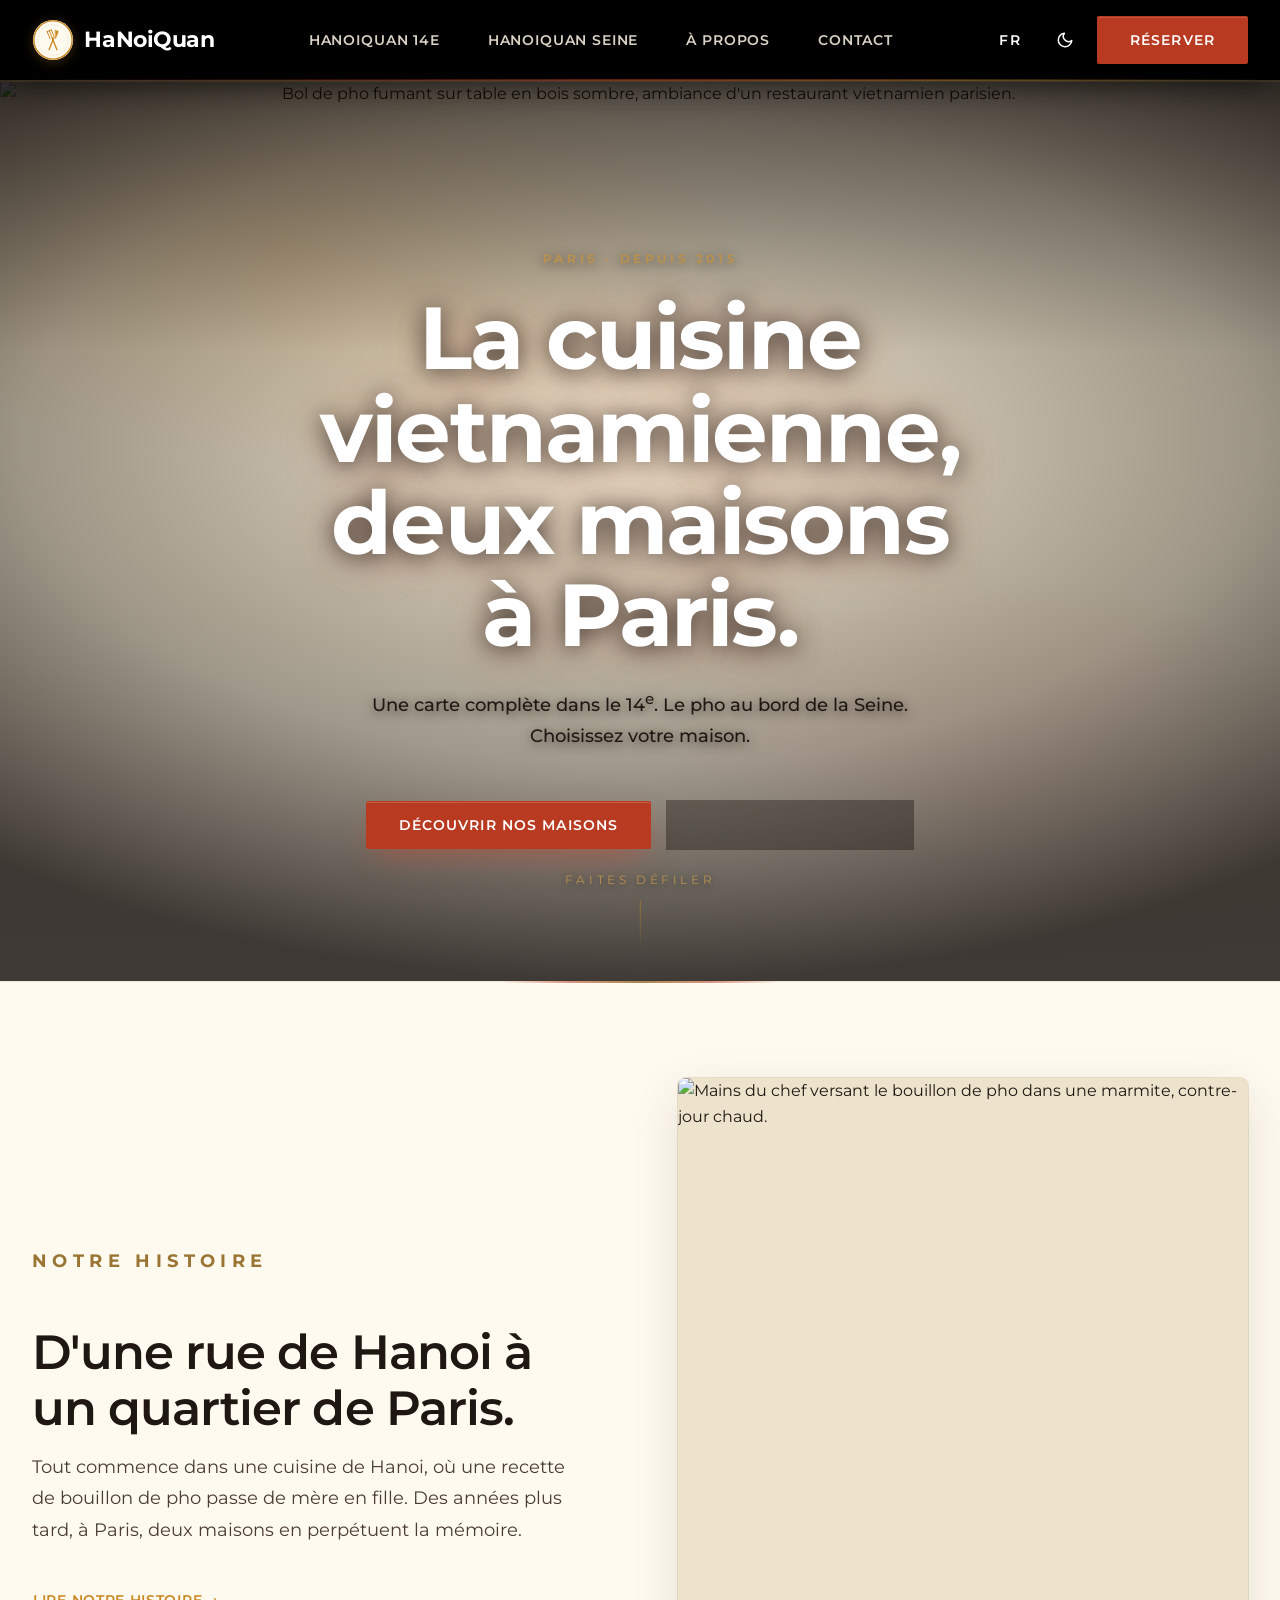
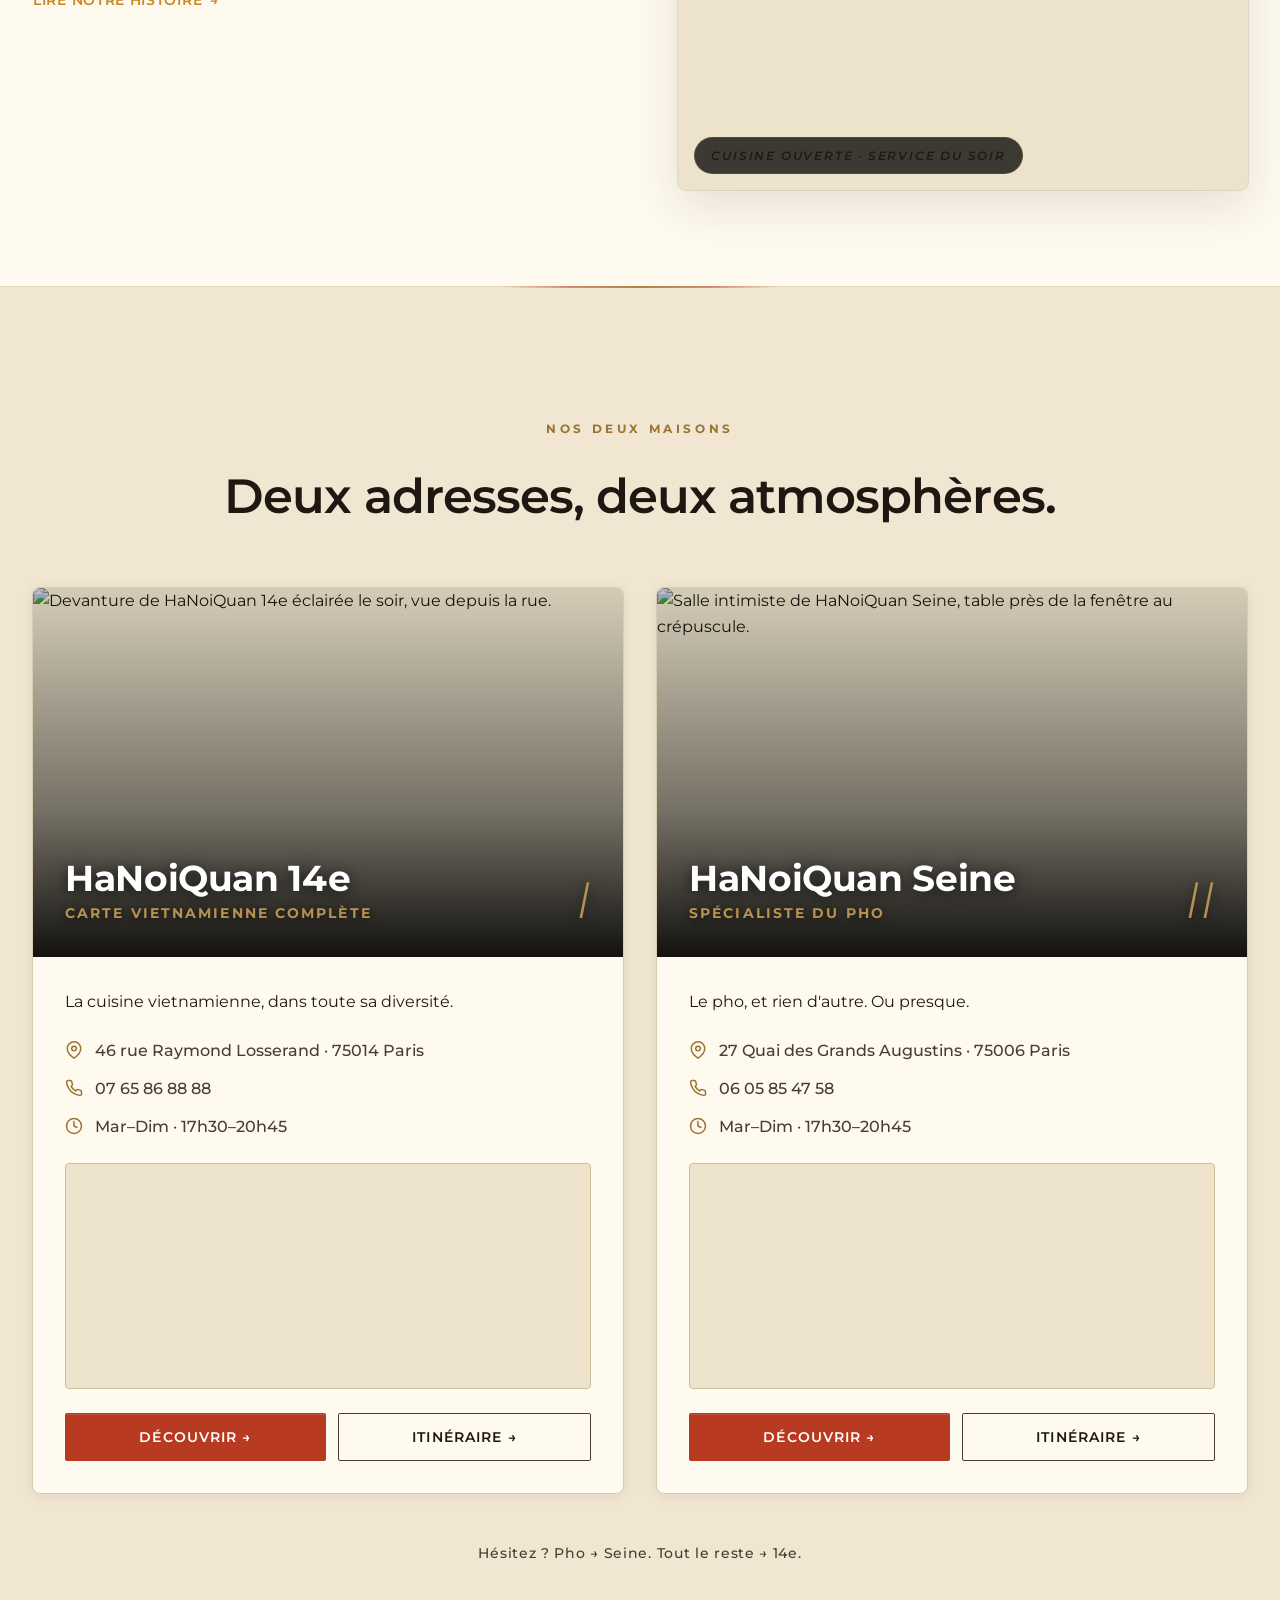
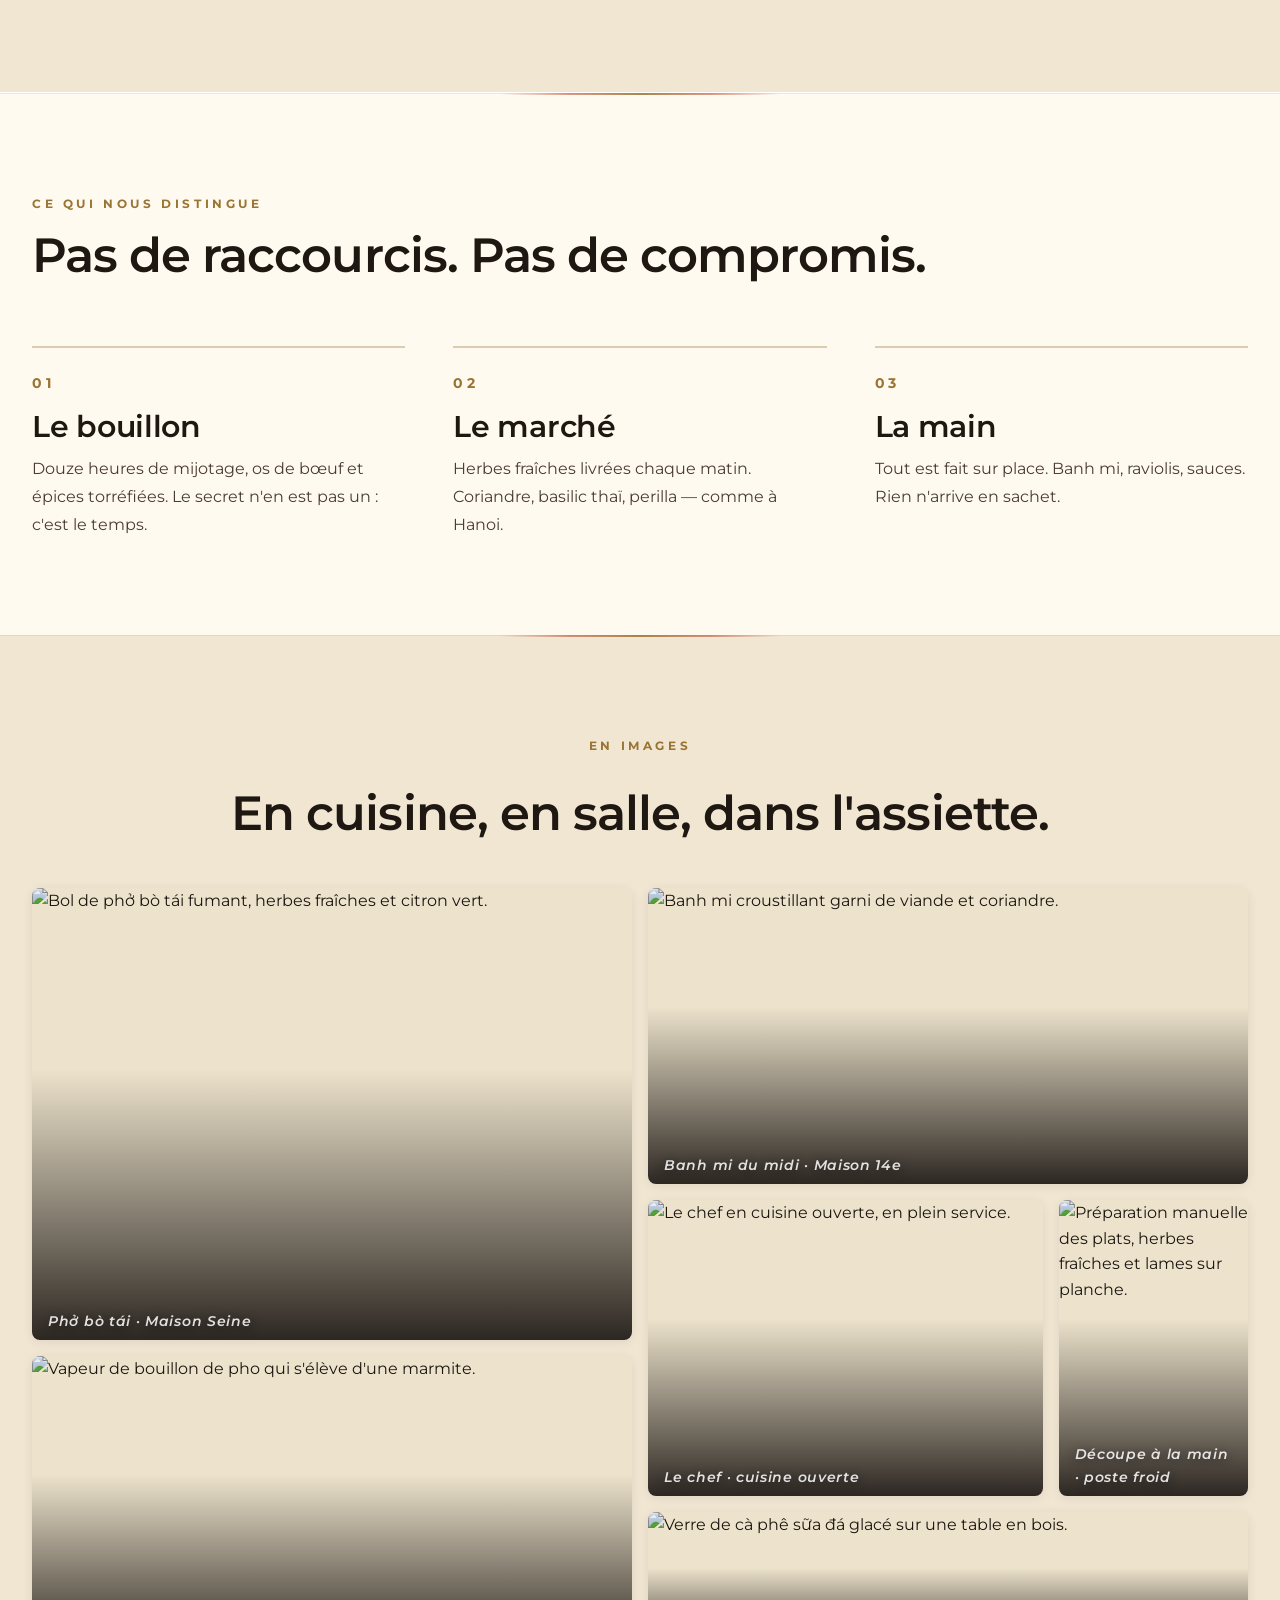
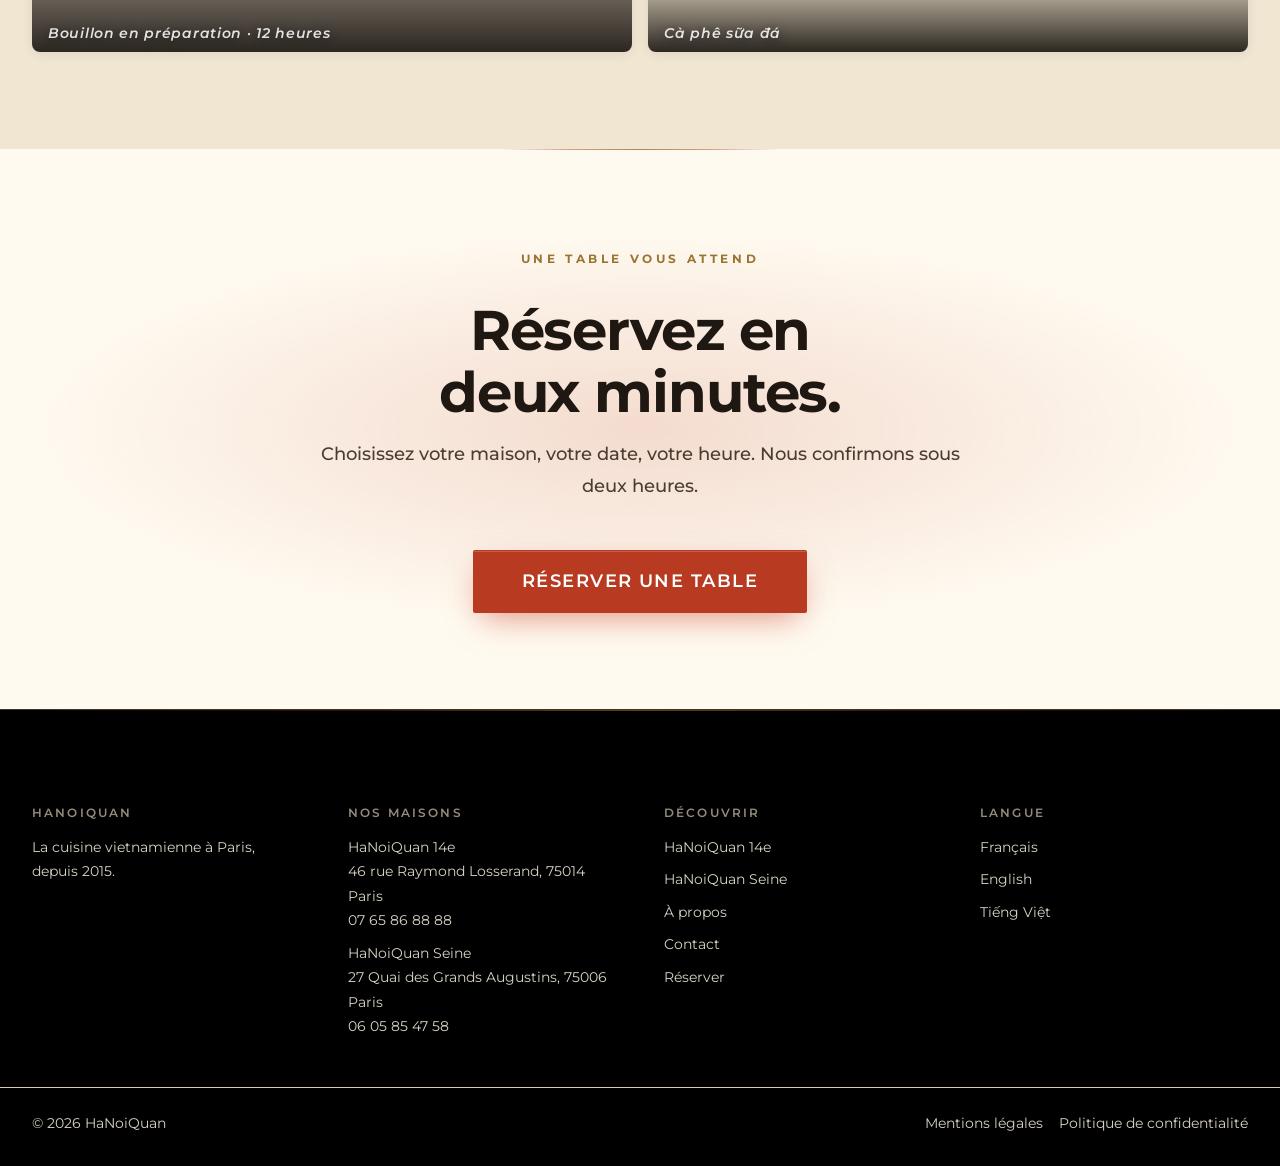
==== commit e3e65886: "Redesign Seine, About, Contact, Reservation; brand → HaNoiQuan; circular logo - Rebuild /seine/ in d" ====
--- a/index.html
+++ b/index.html
@@ -6,8 +6,8 @@
   <script>/* BASE_HREF_AUTO — set <base> so the site works at root (local, custom domain) AND at /hanoiquan/ on GitHub Pages */(function(){var p=location.pathname,seg=p.split('/').filter(Boolean)[0];var base=(location.hostname.endsWith('github.io')&&seg)?'/'+seg+'/':'/';document.write('<base href="'+base+'">');})();</script>
 
   <meta name="theme-color" content="#1A1310">
-  <title>HanoiQuan · Restaurant vietnamien à Paris — 14e & Seine</title>
-  <meta name="description" data-i18n-attr="content:meta.home.description" content="Deux maisons, une même cuisine vietnamienne. HanoiQuan 14e pour la carte complète, HanoiQuan Seine pour le pho. Réservez votre table à Paris.">
+  <title>HaNoiQuan · Restaurant vietnamien à Paris — 14e & Seine</title>
+  <meta name="description" data-i18n-attr="content:meta.home.description" content="Deux maisons, une même cuisine vietnamienne. HaNoiQuan 14e pour la carte complète, HaNoiQuan Seine pour le pho. Réservez votre table à Paris.">
 
   <link rel="canonical" href="https://hanoiquan.fr/">
   <link rel="alternate" hreflang="fr" href="https://hanoiquan.fr/">
@@ -16,13 +16,13 @@
   <link rel="alternate" hreflang="x-default" href="https://hanoiquan.fr/">
 
   <meta property="og:type" content="website">
-  <meta property="og:title" content="HanoiQuan — La cuisine vietnamienne à Paris">
+  <meta property="og:title" content="HaNoiQuan — La cuisine vietnamienne à Paris">
   <meta property="og:description" content="Deux maisons, une même cuisine vietnamienne. Réservez votre table.">
   <meta property="og:url" content="https://hanoiquan.fr/">
   <meta property="og:locale" content="fr_FR">
   <meta property="og:locale:alternate" content="en_US">
   <meta property="og:locale:alternate" content="vi_VN">
-  <meta property="og:site_name" content="HanoiQuan">
+  <meta property="og:site_name" content="HaNoiQuan">
   <meta name="twitter:card" content="summary_large_image">
 
   <link rel="icon" type="image/svg+xml" href="assets/images/favicon.svg">
@@ -61,7 +61,7 @@
       {
         "@type": "Organization",
         "@id": "https://hanoiquan.fr/#organization",
-        "name": "HanoiQuan",
+        "name": "HaNoiQuan",
         "url": "https://hanoiquan.fr/",
         "description": "Cuisine vietnamienne à Paris — deux maisons.",
         "sameAs": []
@@ -70,14 +70,14 @@
         "@type": "WebSite",
         "@id": "https://hanoiquan.fr/#website",
         "url": "https://hanoiquan.fr/",
-        "name": "HanoiQuan",
+        "name": "HaNoiQuan",
         "inLanguage": ["fr-FR", "en-US", "vi-VN"],
         "publisher": { "@id": "https://hanoiquan.fr/#organization" }
       },
       {
         "@type": "Restaurant",
         "@id": "https://hanoiquan.fr/14e/#restaurant",
-        "name": "HanoiQuan 14e",
+        "name": "HaNoiQuan 14e",
         "url": "https://hanoiquan.fr/14e/",
         "servesCuisine": "Vietnamese",
         "priceRange": "€€",
@@ -98,7 +98,7 @@
       {
         "@type": "Restaurant",
         "@id": "https://hanoiquan.fr/seine/#restaurant",
-        "name": "HanoiQuan Seine",
+        "name": "HaNoiQuan Seine",
         "url": "https://hanoiquan.fr/seine/",
         "servesCuisine": "Vietnamese",
         "priceRange": "€€",
@@ -125,14 +125,14 @@
 
   <header class="site-header">
     <div class="site-header__inner">
-      <a href="./" class="logo" data-i18n-attr="aria-label:common.logoAria" aria-label="HanoiQuan — accueil">HanoiQuan</a>
+      <a href="./" class="logo" data-i18n-attr="aria-label:common.logoAria" aria-label="HaNoiQuan — accueil"><svg class="logo__badge" viewBox="0 0 44 44" xmlns="http://www.w3.org/2000/svg" aria-hidden="true" focusable="false"><circle class="logo__badge-bg" cx="22" cy="22" r="21"/><circle cx="22" cy="22" r="20" fill="none" stroke="currentColor" stroke-width="1.4"/><circle cx="22" cy="22" r="16" fill="none" stroke="currentColor" stroke-width="0.5" stroke-dasharray="1.5 1.8" opacity="0.5"/><g transform="translate(22 22)" stroke="currentColor" fill="none" stroke-linecap="round" stroke-linejoin="round"><g transform="rotate(-22)"><line x1="0" y1="-2" x2="0" y2="11" stroke-width="1.4"/><line x1="-2.4" y1="-10.5" x2="-2.4" y2="-2.5" stroke-width="0.9"/><line x1="0" y1="-10.5" x2="0" y2="-2.5" stroke-width="0.9"/><line x1="2.4" y1="-10.5" x2="2.4" y2="-2.5" stroke-width="0.9"/><line x1="-2.4" y1="-10.5" x2="2.4" y2="-10.5" stroke-width="0.9"/></g><g transform="rotate(22)"><line x1="0" y1="-2.5" x2="0" y2="11" stroke-width="1.4"/><path d="M-1.6 -10.5 L 1.9 -10.5 L 1.9 -2.8 Z" fill="currentColor" stroke="currentColor" stroke-width="0.5"/></g></g></svg><span class="logo__text">HaNoiQuan</span></a>
 
       <button class="nav-toggle" data-i18n-attr="aria-label:common.nav.menuOpen" aria-label="Ouvrir le menu" aria-expanded="false" aria-controls="nav-main">☰</button>
 
       <nav class="nav-main" id="nav-main" data-i18n-attr="aria-label:common.nav.label" aria-label="Principal">
         <ul>
-          <li><a href="14e/" data-i18n="common.nav.branch14e">HanoiQuan 14e</a></li>
-          <li><a href="seine/" data-i18n="common.nav.branchSeine">HanoiQuan Seine</a></li>
+          <li><a href="14e/" data-i18n="common.nav.branch14e">HaNoiQuan 14e</a></li>
+          <li><a href="seine/" data-i18n="common.nav.branchSeine">HaNoiQuan Seine</a></li>
           <li><a href="about/" data-i18n="common.nav.about">À propos</a></li>
           <li><a href="contact/" data-i18n="common.nav.contact">Contact</a></li>
         </ul>
@@ -226,12 +226,12 @@
             <img
               src="https://images.unsplash.com/photo-1559339352-11d035aa65de?auto=format&fit=crop&w=1600&q=85"
               onerror="this.onerror=null;this.src='https://picsum.photos/seed/hanoiquan-14e/1600/1000'"
-              alt="Devanture de HanoiQuan 14e éclairée le soir, vue depuis la rue."
+              alt="Devanture de HaNoiQuan 14e éclairée le soir, vue depuis la rue."
               data-i18n-attr="alt:pages.home.branches.imageAlt14e"
               loading="lazy" decoding="async">
             <div class="house-card__hero-body">
               <div>
-                <h3 id="hc-14e-title" class="house-card__title" data-i18n="pages.home.branches.card14eTitle">HanoiQuan 14e</h3>
+                <h3 id="hc-14e-title" class="house-card__title" data-i18n="pages.home.branches.card14eTitle">HaNoiQuan 14e</h3>
                 <p class="house-card__tagline" data-i18n="pages.home.locations.tagline14e">Carte vietnamienne complète</p>
               </div>
               <span class="house-card__num" aria-hidden="true">I</span>
@@ -259,7 +259,7 @@
             <div class="house-card__map">
               <iframe
                 src="https://www.google.com/maps?q=46+rue+Raymond+Losserand+75014+Paris&output=embed"
-                title="Carte HanoiQuan 14e"
+                title="Carte HaNoiQuan 14e"
                 loading="lazy"
                 referrerpolicy="no-referrer-when-downgrade"
                 allowfullscreen></iframe>
@@ -277,12 +277,12 @@
             <img
               src="https://images.unsplash.com/photo-1576577445504-6af96477db52?auto=format&fit=crop&w=1600&q=85"
               onerror="this.onerror=null;this.src='https://picsum.photos/seed/hanoiquan-seine/1600/1000'"
-              alt="Salle intimiste de HanoiQuan Seine, table près de la fenêtre au crépuscule."
+              alt="Salle intimiste de HaNoiQuan Seine, table près de la fenêtre au crépuscule."
               data-i18n-attr="alt:pages.home.branches.imageAltSeine"
               loading="lazy" decoding="async">
             <div class="house-card__hero-body">
               <div>
-                <h3 id="hc-seine-title" class="house-card__title" data-i18n="pages.home.branches.cardSeineTitle">HanoiQuan Seine</h3>
+                <h3 id="hc-seine-title" class="house-card__title" data-i18n="pages.home.branches.cardSeineTitle">HaNoiQuan Seine</h3>
                 <p class="house-card__tagline" data-i18n="pages.home.locations.taglineSeine">Spécialiste du pho</p>
               </div>
               <span class="house-card__num" aria-hidden="true">II</span>
@@ -310,7 +310,7 @@
             <div class="house-card__map">
               <iframe
                 src="https://www.google.com/maps?q=27+Quai+des+Grands+Augustins+75006+Paris&output=embed"
-                title="Carte HanoiQuan Seine"
+                title="Carte HaNoiQuan Seine"
                 loading="lazy"
                 referrerpolicy="no-referrer-when-downgrade"
                 allowfullscreen></iframe>
@@ -433,21 +433,21 @@
   <footer class="site-footer">
     <div class="site-footer__inner">
       <div class="footer-col">
-        <h3 data-i18n="common.footer.brandTitle">HanoiQuan</h3>
+        <h3 data-i18n="common.footer.brandTitle">HaNoiQuan</h3>
         <p data-i18n="common.footer.brandTagline">La cuisine vietnamienne à Paris, depuis 2015.</p>
       </div>
       <div class="footer-col">
         <h3 data-i18n="common.footer.houses">Nos maisons</h3>
         <ul>
-          <li>HanoiQuan 14e<br>46 rue Raymond Losserand, 75014 Paris<br><a href="tel:+33765868888">07 65 86 88 88</a></li>
-          <li>HanoiQuan Seine<br>27 Quai des Grands Augustins, 75006 Paris<br><a href="tel:+33605854758">06 05 85 47 58</a></li>
+          <li>HaNoiQuan 14e<br>46 rue Raymond Losserand, 75014 Paris<br><a href="tel:+33765868888">07 65 86 88 88</a></li>
+          <li>HaNoiQuan Seine<br>27 Quai des Grands Augustins, 75006 Paris<br><a href="tel:+33605854758">06 05 85 47 58</a></li>
         </ul>
       </div>
       <div class="footer-col">
         <h3 data-i18n="common.footer.discover">Découvrir</h3>
         <ul>
-          <li><a href="14e/" data-i18n="common.nav.branch14e">HanoiQuan 14e</a></li>
-          <li><a href="seine/" data-i18n="common.nav.branchSeine">HanoiQuan Seine</a></li>
+          <li><a href="14e/" data-i18n="common.nav.branch14e">HaNoiQuan 14e</a></li>
+          <li><a href="seine/" data-i18n="common.nav.branchSeine">HaNoiQuan Seine</a></li>
           <li><a href="about/" data-i18n="common.nav.about">À propos</a></li>
           <li><a href="contact/" data-i18n="common.nav.contact">Contact</a></li>
           <li><a href="reservation/" data-i18n="common.nav.reserve">Réserver</a></li>
@@ -463,7 +463,7 @@
       </div>
     </div>
     <div class="site-footer__bottom">
-      <p data-i18n="common.footer.copyright">© 2026 HanoiQuan</p>
+      <p data-i18n="common.footer.copyright">© 2026 HaNoiQuan</p>
       <ul>
         <li><a href="mentions-legales/" data-i18n="common.footer.legal">Mentions légales</a></li>
         <li><a href="politique-confidentialite/" data-i18n="common.footer.privacy">Politique de confidentialité</a></li>
--- a/assets/css/base.css
+++ b/assets/css/base.css
@@ -1,5 +1,5 @@
 /* ============================================================
-   HanoiQuan — Base
+   HaNoiQuan — Base
    Design tokens · reset · typography · layout · components
    shared across every page.
    ============================================================
@@ -537,15 +537,49 @@
 }
 
 .logo {
+  display: inline-flex;
+  align-items: center;
+  gap: 0.65rem;
   font-family: var(--font-display);
   font-size: 1.35rem;
   font-weight: 700;
   letter-spacing: -0.02em;
   color: var(--ink-primary);
   white-space: nowrap;
+  text-decoration: none;
   transition: color var(--motion-fast) var(--ease-standard);
 }
-.logo:hover { color: var(--accent-vermillion); }
+.logo__badge {
+  width: 42px;
+  height: 42px;
+  flex-shrink: 0;
+  color: var(--accent-saffron);
+  filter: drop-shadow(0 2px 6px color-mix(in srgb, var(--accent-saffron) 28%, transparent));
+  transition:
+    transform var(--motion-base) var(--ease-emphasized),
+    color     var(--motion-base) var(--ease-standard),
+    filter    var(--motion-base) var(--ease-standard);
+}
+.logo__badge-bg { fill: var(--bg-elevated); }
+.logo__text {
+  font-family: var(--font-display);
+  font-weight: 700;
+  font-size: 1.35rem;
+  letter-spacing: -0.02em;
+  color: var(--ink-primary);
+  line-height: 1;
+}
+.logo:hover .logo__badge {
+  transform: rotate(-8deg) scale(1.05);
+  color: var(--accent-gold);
+  filter: drop-shadow(0 4px 12px color-mix(in srgb, var(--accent-gold) 55%, transparent));
+}
+.logo:hover .logo__text { color: var(--accent-gold); }
+@media (max-width: 540px) {
+  .logo__badge { width: 36px; height: 36px; }
+  .logo__text  { font-size: 1.1rem; }
+  .logo        { gap: 0.5rem; }
+}
 
 /* Main nav */
 .nav-main ul {
--- a/assets/css/home.css
+++ b/assets/css/home.css
@@ -1,5 +1,5 @@
 /* ============================================================
-   HanoiQuan — Home page
+   HaNoiQuan — Home page
    Editorial · cinematic · dual branch portal · 7 sections.
    ============================================================ */
 
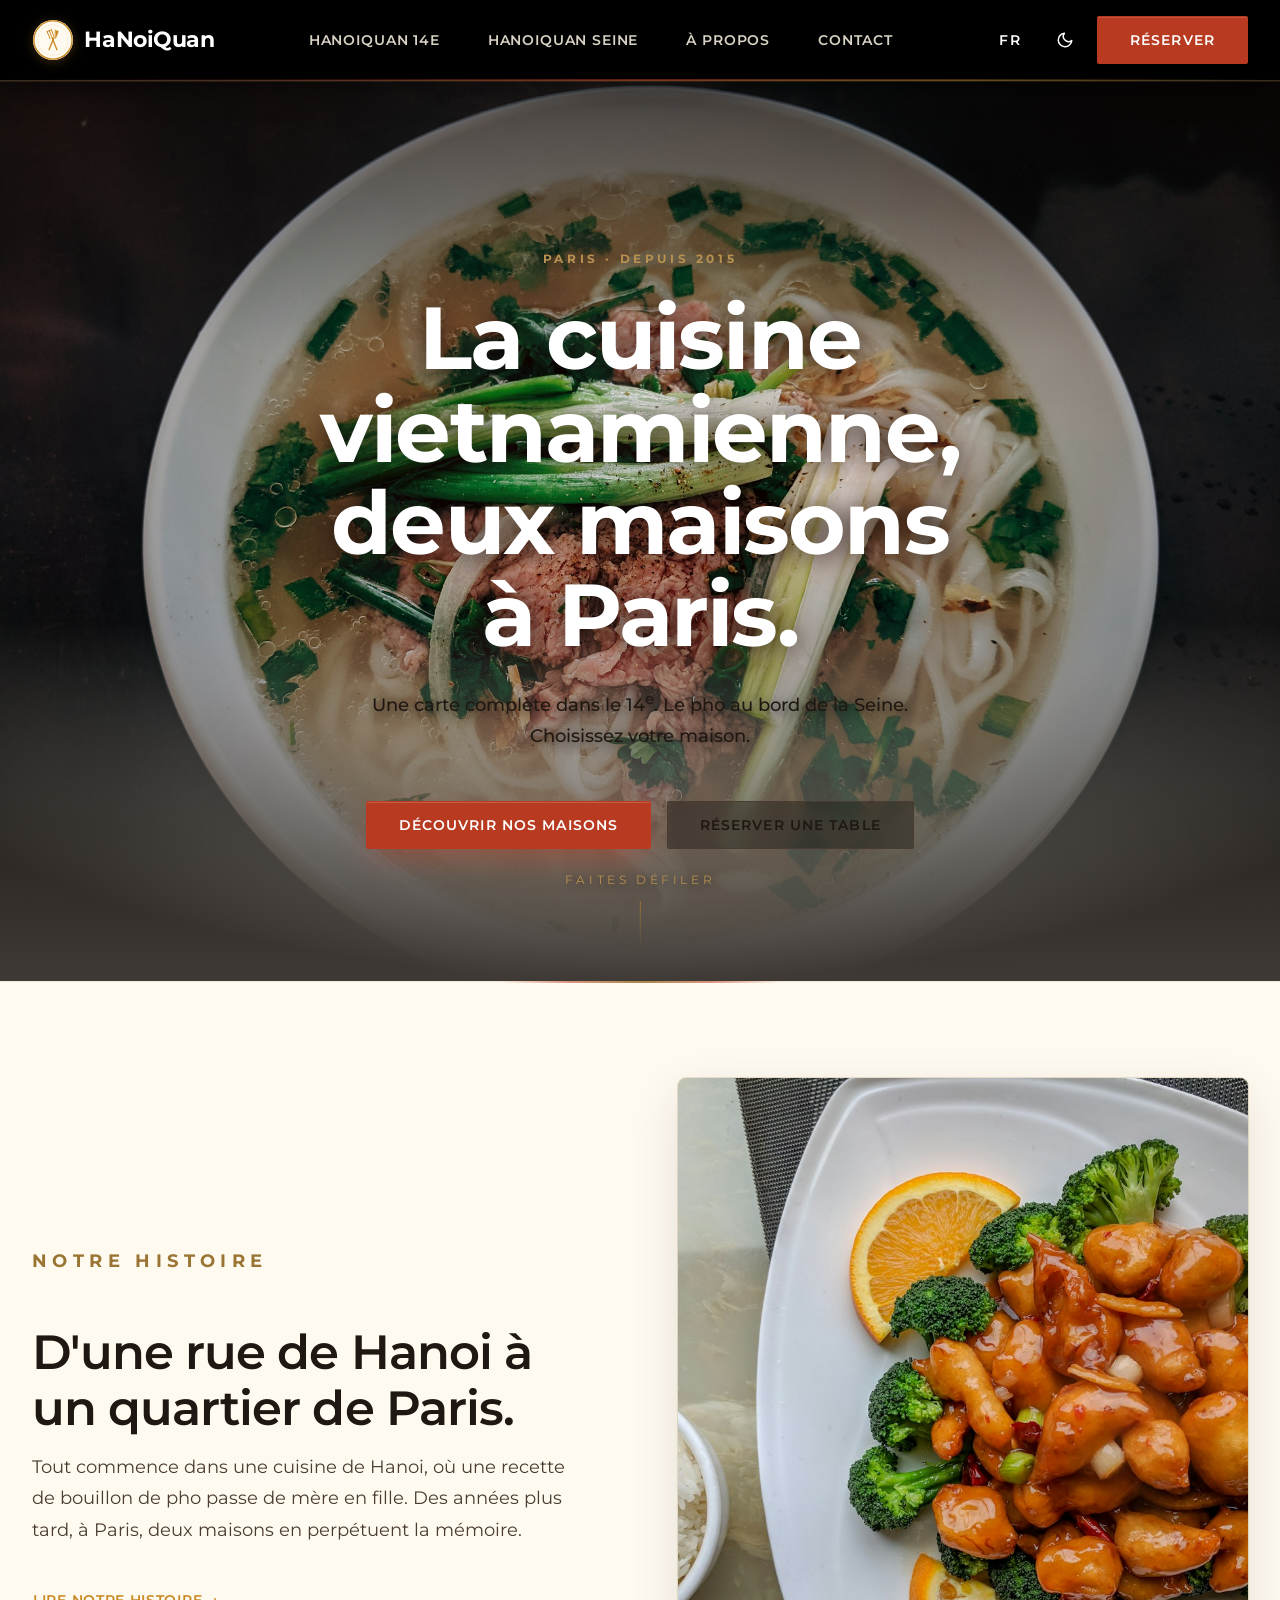
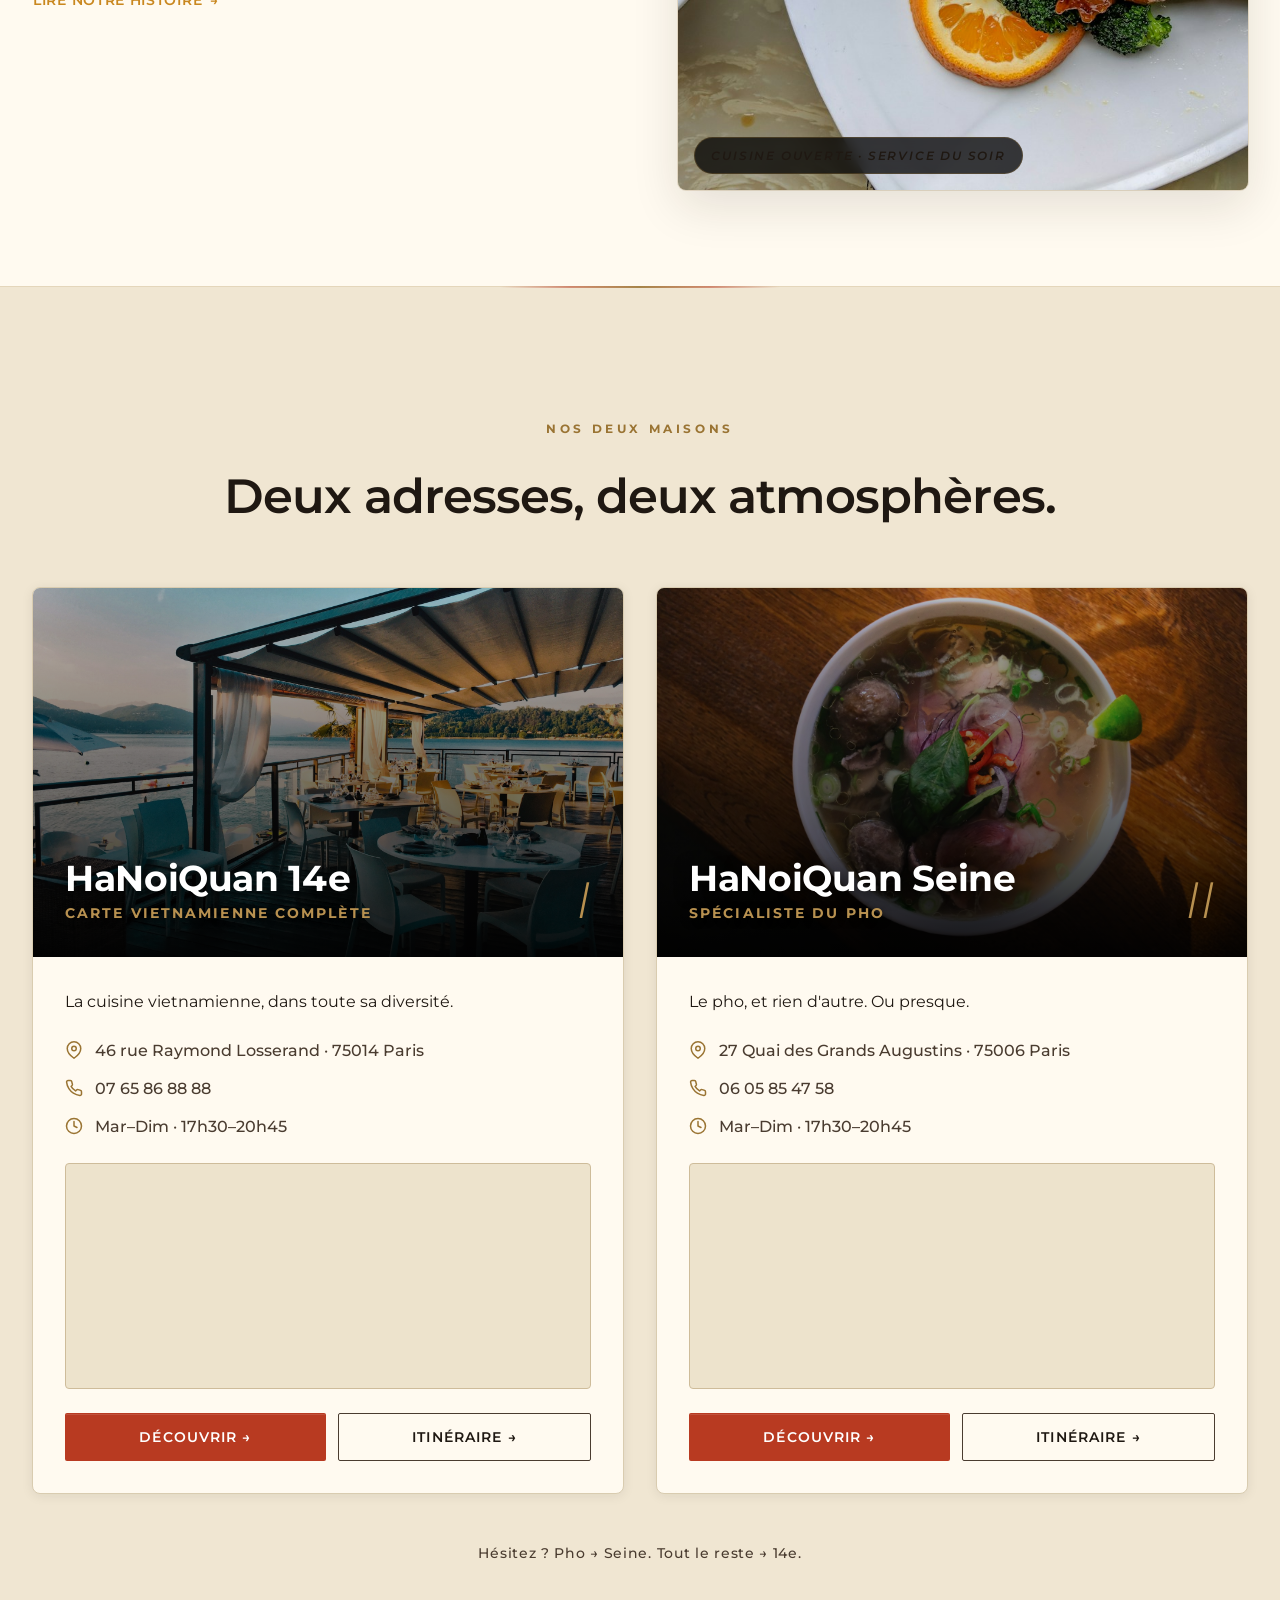
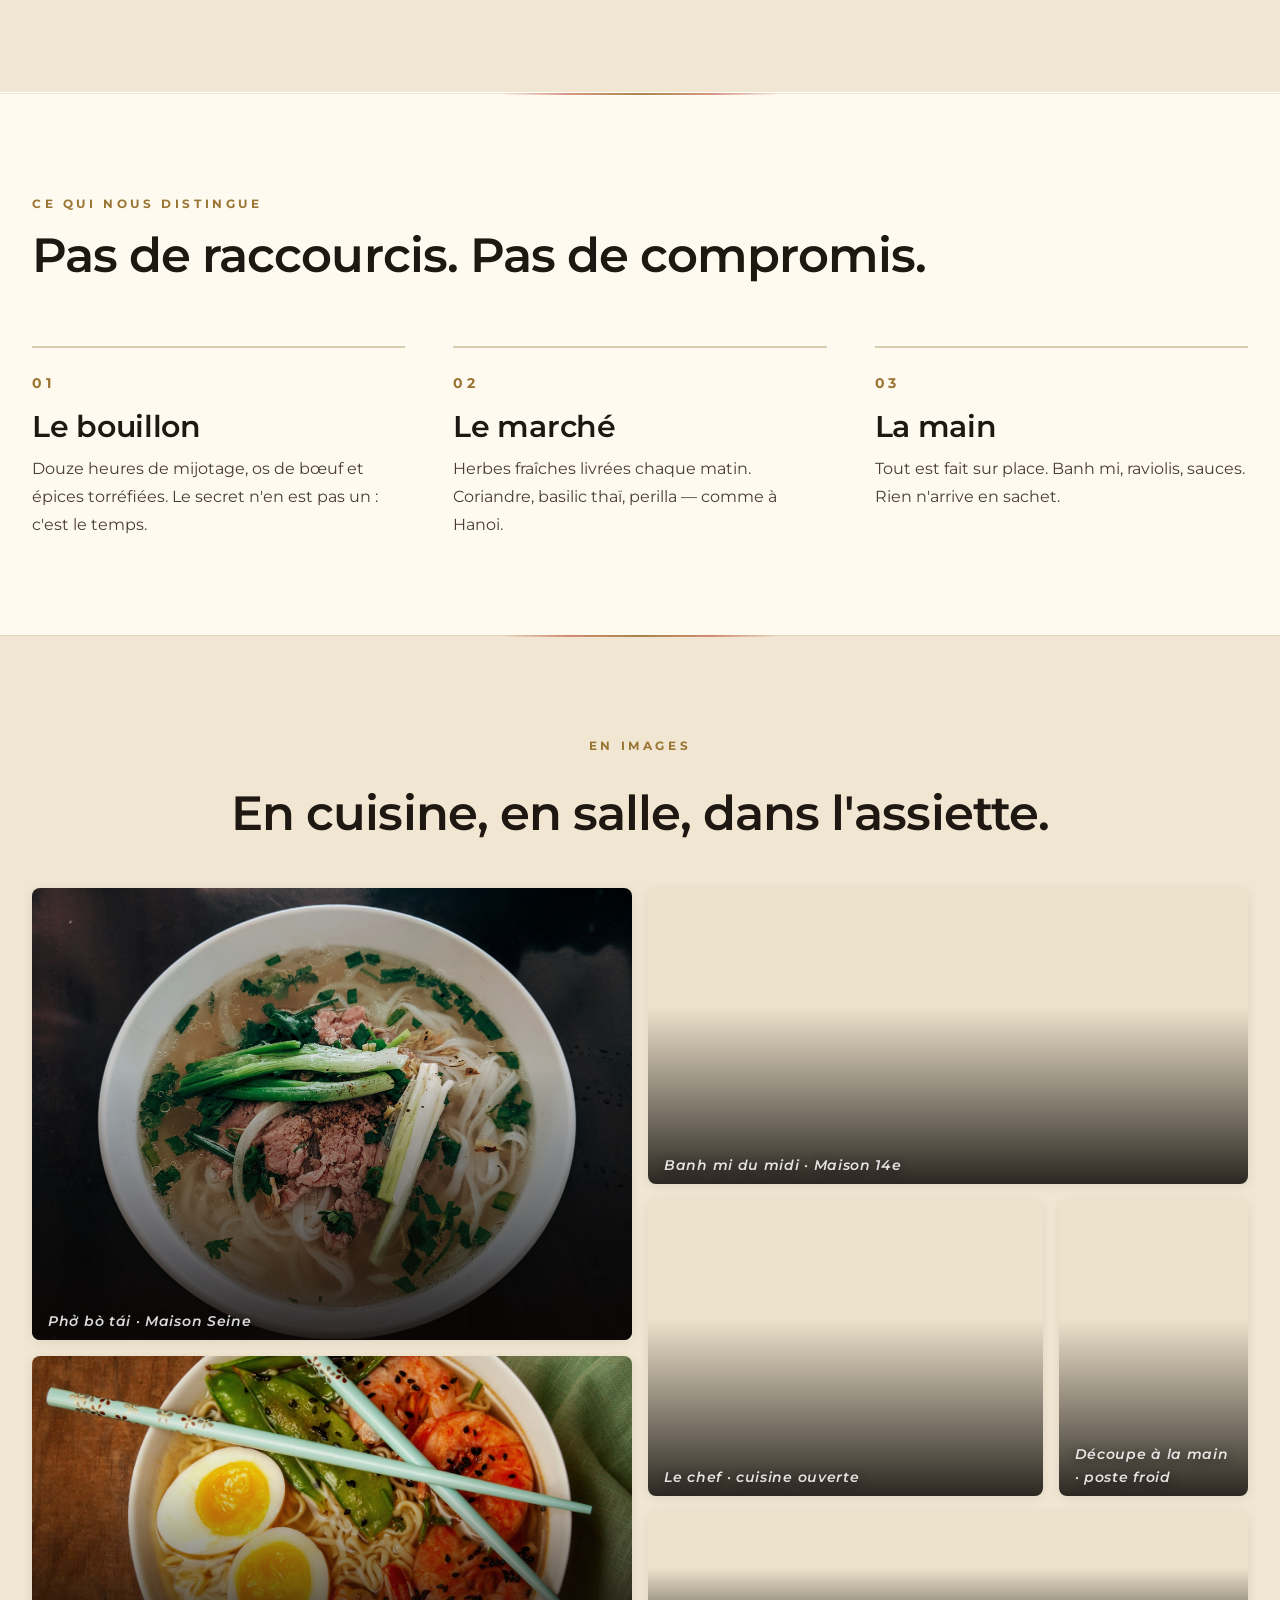
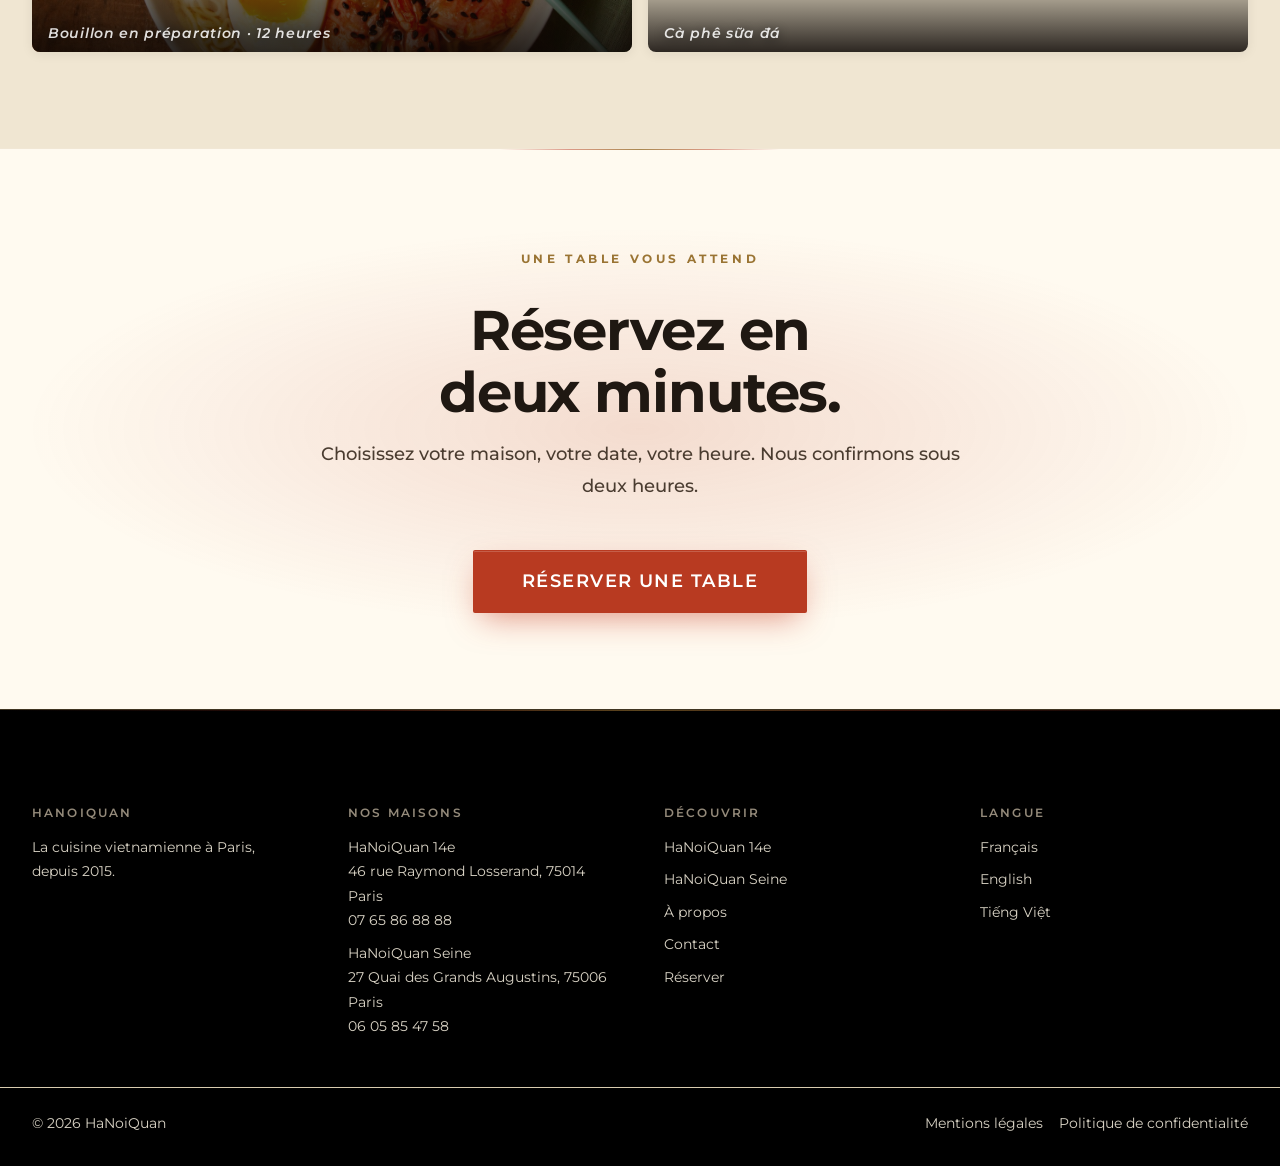
==== commit 2964988e: "Self-host all images & videos; drop external CDN dependencies Download 32 photos (Wikipedia Commons " ====
--- a/index.html
+++ b/index.html
@@ -167,8 +167,7 @@
     <section class="home-hero" data-reveal aria-labelledby="hero-title">
       <div class="home-hero__media">
         <img
-          src="https://images.unsplash.com/photo-1582878826629-29b7ad1cdc43?auto=format&fit=crop&w=2400&q=85"
-          onerror="this.onerror=null;this.src='https://picsum.photos/seed/hanoiquan-hero/2400/1400'"
+          src="assets/images/photos/pho-bowl-hero.jpg"
           alt="Bol de pho fumant sur table en bois sombre, ambiance d'un restaurant vietnamien parisien."
           data-i18n-attr="alt:pages.home.hero.imageAlt"
           loading="eager"
@@ -201,8 +200,7 @@
         </div>
         <figure class="home-story__media">
           <img
-            src="https://images.unsplash.com/photo-1525755662778-989d0524087e?auto=format&fit=crop&w=1400&q=85"
-            onerror="this.onerror=null;this.src='https://picsum.photos/seed/hanoiquan-story/1400/1750'"
+            src="assets/images/photos/chef-hands-broth.jpg"
             alt="Mains du chef versant le bouillon de pho dans une marmite, contre-jour chaud."
             data-i18n-attr="alt:pages.home.story.imageAlt"
             loading="lazy"
@@ -224,8 +222,7 @@
         <article class="house-card" aria-labelledby="hc-14e-title">
           <div class="house-card__hero">
             <img
-              src="https://images.unsplash.com/photo-1559339352-11d035aa65de?auto=format&fit=crop&w=1600&q=85"
-              onerror="this.onerror=null;this.src='https://picsum.photos/seed/hanoiquan-14e/1600/1000'"
+              src="assets/images/photos/restaurant-14e.jpg"
               alt="Devanture de HaNoiQuan 14e éclairée le soir, vue depuis la rue."
               data-i18n-attr="alt:pages.home.branches.imageAlt14e"
               loading="lazy" decoding="async">
@@ -275,8 +272,7 @@
         <article class="house-card" aria-labelledby="hc-seine-title">
           <div class="house-card__hero">
             <img
-              src="https://images.unsplash.com/photo-1576577445504-6af96477db52?auto=format&fit=crop&w=1600&q=85"
-              onerror="this.onerror=null;this.src='https://picsum.photos/seed/hanoiquan-seine/1600/1000'"
+              src="assets/images/photos/restaurant-seine.jpg"
               alt="Salle intimiste de HaNoiQuan Seine, table près de la fenêtre au crépuscule."
               data-i18n-attr="alt:pages.home.branches.imageAltSeine"
               loading="lazy" decoding="async">
@@ -362,8 +358,7 @@
       <div class="home-bento" role="list">
         <figure class="bento-item" role="listitem">
           <img
-            src="https://images.unsplash.com/photo-1582878826629-29b7ad1cdc43?auto=format&fit=crop&w=1600&q=85"
-            onerror="this.onerror=null;this.src='https://picsum.photos/seed/hanoi-pho-tai/1600/1600'"
+            src="assets/images/photos/pho-bowl-hero.jpg"
             alt="Bol de phở bò tái fumant, herbes fraîches et citron vert."
             data-i18n-attr="alt:pages.home.gallery.alt1"
             loading="lazy" decoding="async">
@@ -371,8 +366,7 @@
         </figure>
         <figure class="bento-item" role="listitem">
           <img
-            src="https://images.unsplash.com/photo-1558030006-450675393462?auto=format&fit=crop&w=1400&q=85"
-            onerror="this.onerror=null;this.src='https://picsum.photos/seed/hanoi-banh-mi/1400/1000'"
+            src="assets/images/photos/banh-mi-alt.jpg"
             alt="Banh mi croustillant garni de viande et coriandre."
             data-i18n-attr="alt:pages.home.gallery.alt2"
             loading="lazy" decoding="async">
@@ -380,8 +374,7 @@
         </figure>
         <figure class="bento-item" role="listitem">
           <img
-            src="https://images.unsplash.com/photo-1577219491135-ce391730fb2c?auto=format&fit=crop&w=1200&q=85"
-            onerror="this.onerror=null;this.src='https://picsum.photos/seed/hanoi-chef/1000/1400'"
+            src="assets/images/photos/chef-cooking.jpg"
             alt="Le chef en cuisine ouverte, en plein service."
             data-i18n-attr="alt:pages.home.gallery.alt3"
             loading="lazy" decoding="async">
@@ -389,8 +382,7 @@
         </figure>
         <figure class="bento-item" role="listitem">
           <img
-            src="https://images.unsplash.com/photo-1556909114-f6e7ad7d3136?auto=format&fit=crop&w=900&q=85"
-            onerror="this.onerror=null;this.src='https://picsum.photos/seed/hanoi-prep/600/1200'"
+            src="assets/images/photos/chef-prep.jpg"
             alt="Préparation manuelle des plats, herbes fraîches et lames sur planche."
             data-i18n-attr="alt:pages.home.gallery.alt4"
             loading="lazy" decoding="async">
@@ -398,8 +390,7 @@
         </figure>
         <figure class="bento-item" role="listitem">
           <img
-            src="https://images.unsplash.com/photo-1569718212165-3a8278d5f624?auto=format&fit=crop&w=1400&q=85"
-            onerror="this.onerror=null;this.src='https://picsum.photos/seed/hanoi-broth/1400/1000'"
+            src="assets/images/photos/broth-steam.jpg"
             alt="Vapeur de bouillon de pho qui s'élève d'une marmite."
             data-i18n-attr="alt:pages.home.gallery.alt5"
             loading="lazy" decoding="async">
@@ -407,8 +398,7 @@
         </figure>
         <figure class="bento-item" role="listitem">
           <img
-            src="https://images.unsplash.com/photo-1497636577773-f1231844b336?auto=format&fit=crop&w=1600&q=85"
-            onerror="this.onerror=null;this.src='https://picsum.photos/seed/hanoi-coffee/1600/600'"
+            src="assets/images/photos/coffee.jpg"
             alt="Verre de cà phê sữa đá glacé sur une table en bois."
             data-i18n-attr="alt:pages.home.gallery.alt6"
             loading="lazy" decoding="async">
